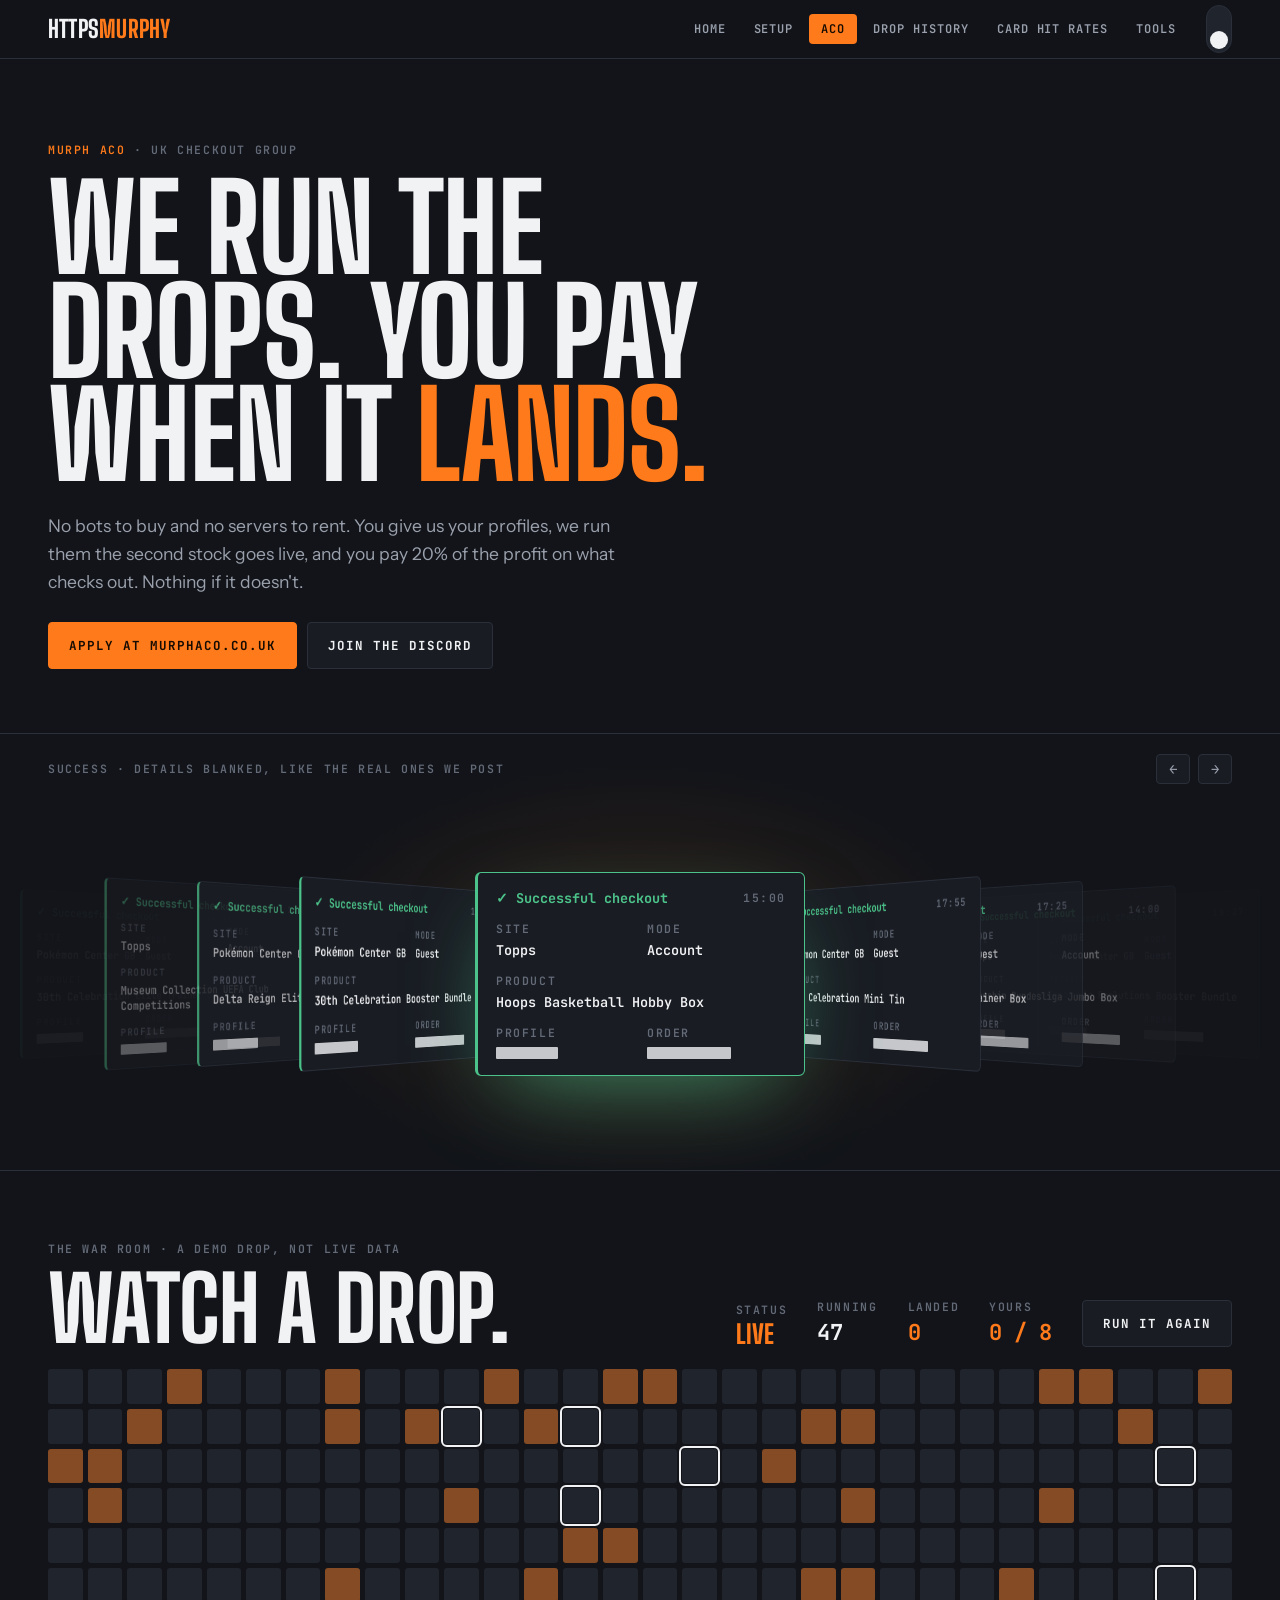
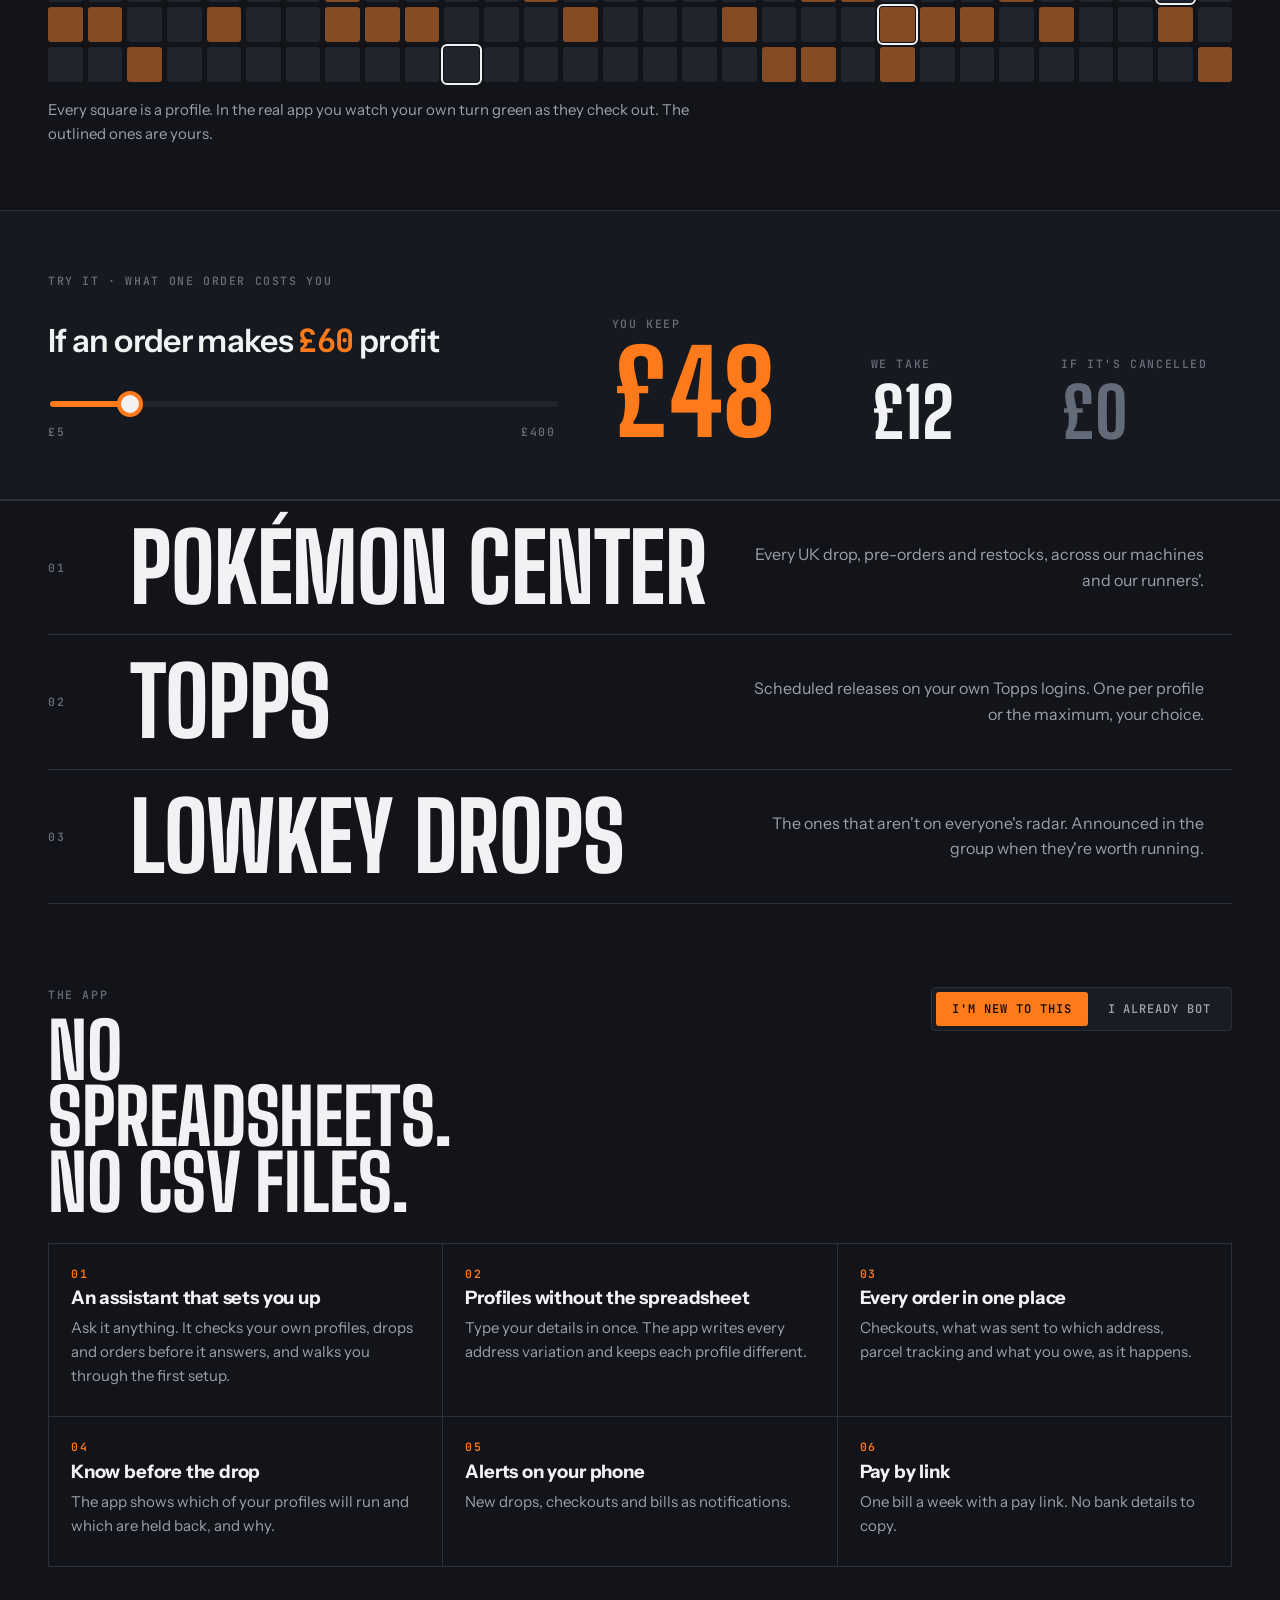
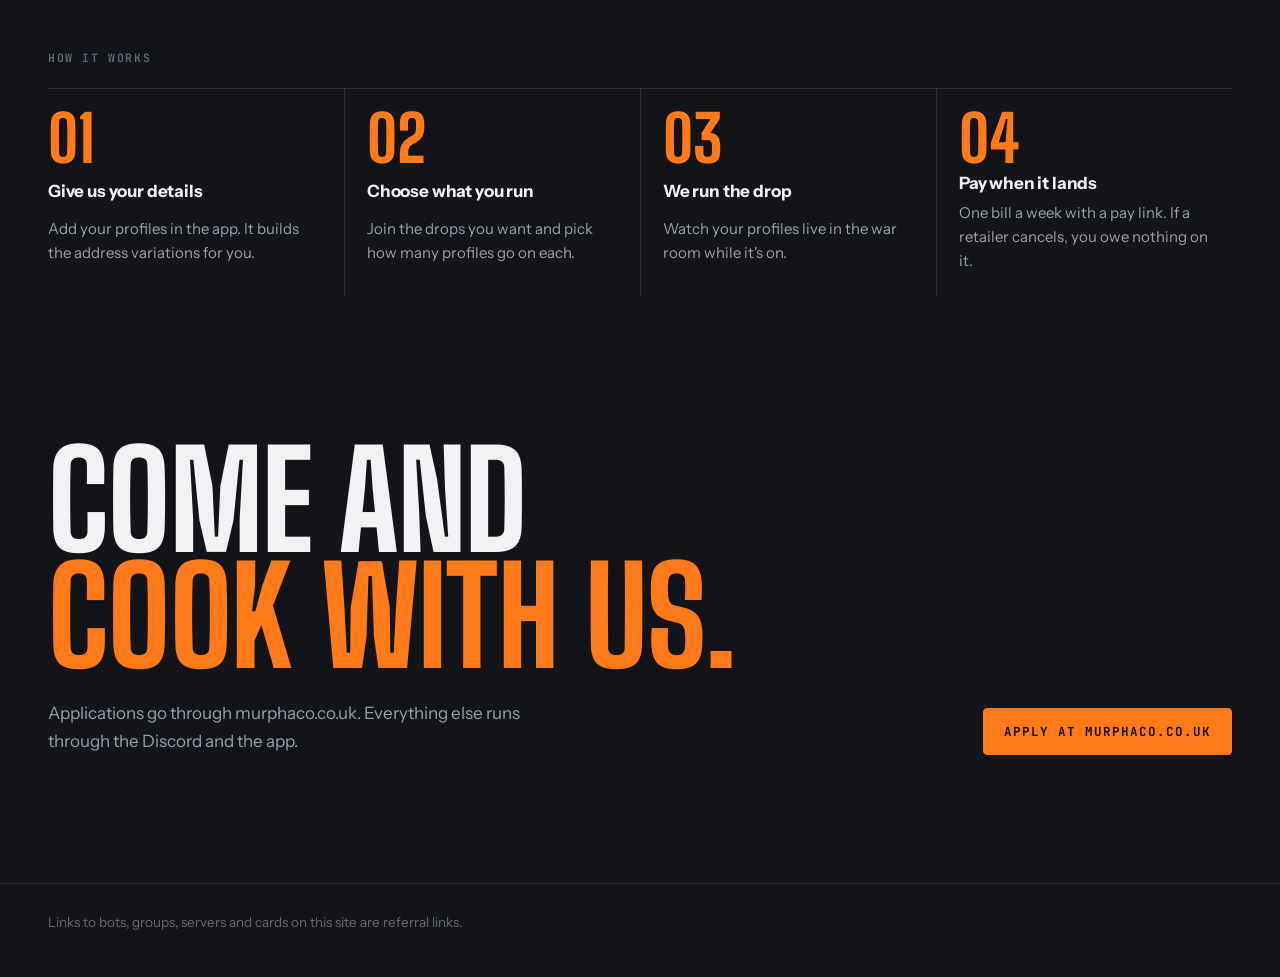
==== aco.html @ f6c15fa2 "ACO: success posts as a coverflow gallery Co-Authored-By: Claude Fable 5.2 <noreply@anthropic.com>" ====
<!doctype html>
<html lang="en-GB">
<head>
<meta charset="utf-8">
<meta name="viewport" content="width=device-width, initial-scale=1">
<title>Murph ACO · we run the drops for you · httpsmurphy</title>
<meta name="description" content="Murph ACO runs Pokémon Center, Topps and lowkey drops on your profiles. You pay a share of the profit, only on orders that land.">
<link rel="icon" href="icons/murphaco.webp">
<link rel="preconnect" href="https://fonts.googleapis.com">
<link rel="preconnect" href="https://fonts.gstatic.com" crossorigin>
<link href="https://fonts.googleapis.com/css2?family=Big+Shoulders+Display:wght@700;800;900&family=Instrument+Sans:wght@400;500;600;700&family=JetBrains+Mono:wght@500;600;700&display=swap" rel="stylesheet">
<link rel="stylesheet" href="assets/site.css">
<link rel="stylesheet" href="assets/v2.css">
<script src="assets/site.js"></script>
</head>
<body class="v2">
<main>

<section class="aco-hero"><div class="wrap aco-hero-in">
  <div>
    <span class="label"><b>Murph ACO</b> · UK checkout group</span>
    <h1 class="disp">We run the drops. You pay when it <span>lands.</span></h1>
    <p class="aco-lede">No bots to buy and no servers to rent. You give us your profiles, we run them the second stock goes live, and you pay 20% of the profit on what checks out. Nothing if it doesn't.</p>
    <div class="hero2-btns"><a class="btn primary" href="https://murphaco.co.uk" target="_blank" rel="noopener">Apply at murphaco.co.uk</a><a class="btn" href="https://discord.gg/murph-aco" target="_blank" rel="noopener">Join the Discord</a></div>
  </div>
</div></section>

<section class="cover" aria-label="Recent checkouts">
  <div class="wrap cover-head"><span class="label">Success · details blanked, like the real ones we post</span><div class="tl-keys"><button type="button" id="cv-prev" aria-label="Previous">←</button><button type="button" id="cv-next" aria-label="Next">→</button></div></div>
  <div class="cover-stage" id="cover" tabindex="0"></div>
</section>

<section class="war"><div class="wrap">
  <div class="war-head">
    <div><span class="label">The war room · a demo drop, not live data</span><h2 class="disp">Watch a drop.</h2></div>
    <div class="war-stats">
      <div><span class="label">status</span><b id="w-status">Waiting</b></div>
      <div><span class="label">running</span><b class="num" id="w-run">0</b></div>
      <div><span class="label">landed</span><b class="num hot" id="w-hit">0</b></div>
      <div><span class="label">yours</span><b class="num hot" id="w-mine">0 / 8</b></div>
      <button type="button" class="btn" id="w-play">Run it again</button>
    </div>
  </div>
  <div class="war-grid" id="w-grid" aria-hidden="true"></div>
  <p class="war-note">Every square is a profile. In the real app you watch your own turn green as they check out. The outlined ones are yours.</p>
</div></section>

<section class="calc"><div class="wrap">
  <span class="label">Try it · what one order costs you</span>
  <div class="calc-grid">
    <div class="calc-in">
      <label for="profit" class="calc-q">If an order makes <b id="c-profit">£60</b> profit</label>
      <input id="profit" type="range" min="5" max="400" step="5" value="60">
      <div class="calc-ends"><span class="label">£5</span><span class="label">£400</span></div>
    </div>
    <div class="calc-out">
      <div><span class="label">you keep</span><div class="disp big" id="c-keep">£48</div></div>
      <div><span class="label">we take</span><div class="disp" id="c-fee">£12</div></div>
      <div><span class="label">if it's cancelled</span><div class="disp dim">£0</div></div>
    </div>
  </div>
</div></section>

<section class="doors aco-runs"><div class="wrap">
  <div class="door rise"><span class="label">01</span><span class="disp">Pokémon Center</span><span class="door-sub">Every UK drop, pre-orders and restocks, across our machines and our runners'.</span><span></span></div>
  <div class="door rise"><span class="label">02</span><span class="disp">Topps</span><span class="door-sub">Scheduled releases on your own Topps logins. One per profile or the maximum, your choice.</span><span></span></div>
  <div class="door rise"><span class="label">03</span><span class="disp">Lowkey drops</span><span class="door-sub">The ones that aren't on everyone's radar. Announced in the group when they're worth running.</span><span></span></div>
</div></section>

<section class="app"><div class="wrap">
  <div class="app-head">
    <div><span class="label">The app</span><h2 class="disp">No spreadsheets. No CSV files.</h2></div>
    <div class="switch" role="group" aria-label="Which describes you">
      <button type="button" data-v="new" aria-pressed="true">I'm new to this</button>
      <button type="button" data-v="exp" aria-pressed="false">I already bot</button>
    </div>
  </div>
  <div class="app-grid" id="feat"></div>
</div></section>

<section class="steps2"><div class="wrap">
  <span class="label">How it works</span>
  <ol>
    <li><b class="disp">01</b><h3>Give us your details</h3><p>Add your profiles in the app. It builds the address variations for you.</p></li>
    <li><b class="disp">02</b><h3>Choose what you run</h3><p>Join the drops you want and pick how many profiles go on each.</p></li>
    <li><b class="disp">03</b><h3>We run the drop</h3><p>Watch your profiles live in the war room while it's on.</p></li>
    <li><b class="disp">04</b><h3>Pay when it lands</h3><p>One bill a week with a pay link. If a retailer cancels, you owe nothing on it.</p></li>
  </ol>
</div></section>

<section class="band"><div class="wrap">
  <h2 class="disp rise">Come and <span>cook with us.</span></h2>
  <div class="band-row rise">
    <p>Applications go through murphaco.co.uk. Everything else runs through the Discord and the app.</p>
    <a class="btn primary" href="https://murphaco.co.uk" target="_blank" rel="noopener">Apply at murphaco.co.uk</a>
  </div>
</div></section>

</main>
<script>
var FEATS = {
  "new": [
    ["An assistant that sets you up", "Ask it anything. It checks your own profiles, drops and orders before it answers, and walks you through the first setup."],
    ["Profiles without the spreadsheet", "Type your details in once. The app writes every address variation and keeps each profile different."],
    ["Every order in one place", "Checkouts, what was sent to which address, parcel tracking and what you owe, as it happens."],
    ["Know before the drop", "The app shows which of your profiles will run and which are held back, and why."],
    ["Alerts on your phone", "New drops, checkouts and bills as notifications."],
    ["Pay by link", "One bill a week with a pay link. No bank details to copy."]
  ],
  "exp": [
    ["An assistant that helps you scale", "It knows the per-address limits, which card ranges are being run, and what's holding a profile back."],
    ["Bulk profile tools", "Edit every postcode in view, swap cards between profiles, keep spare cards ready for drop day."],
    ["War room", "See exactly which of your profiles are loaded and running, live, on every drop."],
    ["Four per postcode", "Push an address harder on Pokémon Center when you want to, postcode by postcode."],
    ["Inbox linking", "Link an inbox and dispatch and cancellation emails move your orders on by themselves."],
    ["Full card data", "The complete hit rates by card range, updated after each drop."]
  ]
};
document.addEventListener("DOMContentLoaded", function () {
  var $ = function (id) { return document.getElementById(id); };
  // success posts as a coverflow: the one in the middle faces you, the rest fan away. Drag, arrows, or leave it to turn.
  (function () {
    var SLIPS = [["Pokémon Center GB", "Guest", "30th Celebration Elite Trainer Box", "16:33"], ["Topps", "Account", "Museum Collection UEFA Club Competitions", "13:00"], ["Pokémon Center GB", "Guest", "Delta Reign Elite Trainer Box", "17:18"],
      ["Pokémon Center GB", "Guest", "30th Celebration Booster Bundle", "18:09"], ["Topps", "Account", "Hoops Basketball Hobby Box", "15:00"], ["Pokémon Center GB", "Guest", "30th Celebration Mini Tin", "17:55"],
      ["Pokémon Center GB", "Guest", "Pitch Black Elite Trainer Box", "17:25"], ["Topps", "Account", "Flagship Bundesliga Jumbo Box", "14:00"], ["Pokémon Center GB", "Guest", "Prismatic Evolutions Booster Bundle", "18:27"]];
    var stage = $("cover"), cards = [], pos = Math.floor(SLIPS.length / 2), held = null, moved = false, auto, calm = matchMedia("(prefers-reduced-motion: reduce)").matches;
    SLIPS.forEach(function (d, i) {
      var n = el("button", { class: "slip", type: "button", "aria-label": d[2] + ", " + d[0] }, [
        el("div", { class: "slip-top" }, [el("span", { text: "✓ Successful checkout" }), el("span", { class: "label", text: d[3] })]),
        el("div", { class: "slip-row" }, [el("div", {}, [el("span", { class: "label", text: "Site" }), el("b", { text: d[0] })]), el("div", {}, [el("span", { class: "label", text: "Mode" }), el("b", { text: d[1] })])]),
        el("div", {}, [el("span", { class: "label", text: "Product" }), el("b", { text: d[2] })]),
        el("div", { class: "slip-row" }, [el("div", {}, [el("span", { class: "label", text: "Profile" }), el("i", { class: "blank" })]), el("div", {}, [el("span", { class: "label", text: "Order" }), el("i", { class: "blank w2" })])])
      ]);
      n.addEventListener("click", function () { if (!moved) go(i); });
      stage.append(n); cards.push(n);
    });
    function lay() {
      var step = Math.min(210, stage.clientWidth * .2);
      cards.forEach(function (c, i) {
        var o = i - pos, a = Math.abs(o), dir = o < 0 ? -1 : 1, near = Math.min(a, 1);
        c.style.transform = "translate(-50%,-50%) translateX(" + (dir * (near * step * 1.25 + Math.max(0, a - 1) * step * .62)) + "px) translateZ(" + (-near * 190 - Math.max(0, a - 1) * 70) + "px) rotateY(" + (-dir * near * 56) + "deg)";
        c.style.opacity = String(Math.max(0, 1 - Math.max(0, a - 1.2) * .34)); c.style.zIndex = String(100 - Math.round(a * 10));
        c.classList.toggle("on", a < .5);
      });
    }
    function go(i) { pos = (Math.round(i) + SLIPS.length) % SLIPS.length; stage.classList.remove("drag"); lay(); rest(); }
    function rest() { clearInterval(auto); if (!calm) auto = setInterval(function () { go(pos + 1); }, 3200); }
    stage.addEventListener("pointerdown", function (e) { held = { x: e.clientX, p: pos }; moved = false; clearInterval(auto); document.body.classList.add("grabbing"); });
    window.addEventListener("pointermove", function (e) { if (!held) return; var d = (held.x - e.clientX) / 190; if (Math.abs(d) > .05) { moved = true; stage.classList.add("drag"); } pos = Math.max(0, Math.min(SLIPS.length - 1, held.p + d)); lay(); });
    window.addEventListener("pointerup", function () { document.body.classList.remove("grabbing"); if (!held) return; held = null; go(pos); setTimeout(function () { moved = false; }, 0); });
    stage.addEventListener("keydown", function (e) { if (e.key === "ArrowLeft") go(pos - 1); if (e.key === "ArrowRight") go(pos + 1); });
    $("cv-prev").addEventListener("click", function () { go(pos - 1); }); $("cv-next").addEventListener("click", function () { go(pos + 1); });
    stage.addEventListener("pointerenter", function () { clearInterval(auto); }); stage.addEventListener("pointerleave", function () { if (!held) rest(); });
    window.addEventListener("resize", lay); lay(); rest();
  })();

  // war room demo: a made-up drop played out on a grid of profiles
  (function () {
    var grid = $("w-grid"), N = innerWidth < 700 ? 120 : 240, cells = [], mine = {}, timers = [], calm = matchMedia("(prefers-reduced-motion: reduce)").matches;
    for (var i = 0; i < N; i++) { var c = el("i"); grid.append(c); cells.push(c); }
    while (Object.keys(mine).length < 8) mine[Math.floor(Math.random() * N)] = 1;
    for (var k in mine) cells[k].classList.add("mine");
    function set(id, v) { $(id).textContent = v; }
    function play() {
      timers.forEach(clearTimeout); timers = [];
      cells.forEach(function (c) { c.className = c.classList.contains("mine") ? "mine" : ""; });
      var run = 0, hit = 0, my = 0; set("w-run", 0); set("w-hit", 0); set("w-mine", "0 / 8"); set("w-status", "Queue open"); $("w-status").className = "";
      var order = cells.map(function (_, i) { return i; }).sort(function () { return Math.random() - .5; });
      order.forEach(function (ix, n) {
        var start = calm ? 0 : 500 + n * 9 + Math.random() * 300;
        timers.push(setTimeout(function () { cells[ix].classList.add("run"); set("w-run", ++run); if (n === 0) { set("w-status", "Live"); $("w-status").className = "hot"; } }, start));
        var roll = Math.random(), res = roll < .58 ? "hit" : roll < .74 ? "miss" : "none";
        timers.push(setTimeout(function () {
          cells[ix].classList.remove("run"); cells[ix].classList.add(res); set("w-run", --run);
          if (res === "hit") { set("w-hit", ++hit); if (mine[ix]) set("w-mine", ++my + " / 8"); }
        }, calm ? 0 : start + 1800 + Math.random() * 4200));
      });
      timers.push(setTimeout(function () { set("w-status", "Sold out"); $("w-status").className = ""; }, calm ? 0 : 9200));
    }
    $("w-play").addEventListener("click", play);
    var seen = new IntersectionObserver(function (es) { if (es[0].isIntersecting) { play(); seen.disconnect(); } }, { threshold: .35 });
    seen.observe(grid);
  })();

  // the fee, worked out live
  var gbp = function (n) { return "£" + (Math.round(n * 100) / 100).toLocaleString("en-GB", { minimumFractionDigits: n % 1 ? 2 : 0, maximumFractionDigits: 2 }); };
  var r = $("profit");
  function calc() { var p = Number(r.value), fee = p * .2; $("c-profit").textContent = gbp(p); $("c-fee").textContent = gbp(fee); $("c-keep").textContent = gbp(p - fee); r.style.setProperty("--p", (p - 5) / 395 * 100 + "%"); }
  r.addEventListener("input", calc); calc();

  var box = $("feat");
  function draw(v) {
    box.textContent = "";
    FEATS[v].forEach(function (f, i) { var c = el("div", { class: "app-cell" }, [el("span", { class: "label", text: String(i + 1).padStart(2, "0") }), el("h3", { text: f[0] }), el("p", { text: f[1] })]); c.style.animationDelay = i * .05 + "s"; box.append(c); });
    document.querySelectorAll(".switch button").forEach(function (b) { b.setAttribute("aria-pressed", b.dataset.v === v ? "true" : "false"); });
  }
  document.querySelectorAll(".switch button").forEach(function (b) { b.addEventListener("click", function () { draw(b.dataset.v); }); });
  draw("new");
  var io = new IntersectionObserver(function (es) { es.forEach(function (e) { if (e.isIntersecting) { e.target.classList.add("in"); io.unobserve(e.target); } }); }, { threshold: .15 });
  document.querySelectorAll(".rise").forEach(function (n) { io.observe(n); });
});
</script>
</body>
</html>
---- assets/site.css ----
/* httpsmurphy.co.uk — one stylesheet for every page.
   Dark is a lifted slate, not black; orange is the only accent. */
:root {
  --bg: #15171c;
  --panel: #1c1f26;
  --panel-2: #232731;
  --line: #2c313c;
  --ink: #eceef2;
  --dim: #9ba1ae;
  --faint: #6c7280;
  --accent: #ff8a2b;
  --accent-ink: #1a1206;
  --accent-soft: rgba(255, 138, 43, .12);
  --good: #4cc38a;
  --bad: #ef6b6b;
  --warn: #f2c14e;
  --radius: 14px;
  --maxw: 1080px;
  --font: "Manrope", system-ui, -apple-system, "Segoe UI", sans-serif;
  --mono: "JetBrains Mono", ui-monospace, "SF Mono", Menlo, monospace;
  color-scheme: dark;
}
@media (prefers-color-scheme: light) {
  :root:not([data-theme="dark"]) {
    --bg: #f5f4f1; --panel: #ffffff; --panel-2: #f0eeea; --line: #e2dfd9;
    --ink: #1b1d22; --dim: #5d6370; --faint: #8b909b;
    --accent: #e06c0a; --accent-ink: #ffffff; --accent-soft: rgba(224, 108, 10, .10);
    --good: #1f9d63; --bad: #d14545; --warn: #b7860b;
    color-scheme: light;
  }
}
:root[data-theme="light"] {
  --bg: #f5f4f1; --panel: #ffffff; --panel-2: #f0eeea; --line: #e2dfd9;
  --ink: #1b1d22; --dim: #5d6370; --faint: #8b909b;
  --accent: #e06c0a; --accent-ink: #ffffff; --accent-soft: rgba(224, 108, 10, .10);
  --good: #1f9d63; --bad: #d14545; --warn: #b7860b;
  color-scheme: light;
}

* { box-sizing: border-box; }
html { -webkit-text-size-adjust: 100%; }
body {
  margin: 0; background: var(--bg); color: var(--ink);
  font: 16px/1.6 var(--font); -webkit-font-smoothing: antialiased;
}
a { color: inherit; text-decoration: none; }
a:focus-visible, button:focus-visible, input:focus-visible { outline: 2px solid var(--accent); outline-offset: 3px; border-radius: 6px; }
img { max-width: 100%; display: block; }
h1, h2, h3 { margin: 0; line-height: 1.15; letter-spacing: -.02em; text-wrap: balance; }
h1 { font-size: clamp(34px, 5.4vw, 56px); font-weight: 800; }
h2 { font-size: clamp(24px, 3vw, 32px); font-weight: 750; }
h3 { font-size: 17px; font-weight: 700; letter-spacing: -.01em; }
p { margin: 0; }
.wrap { width: 100%; max-width: var(--maxw); margin: 0 auto; padding: 0 20px; }
.num { font-family: var(--mono); font-variant-numeric: tabular-nums; letter-spacing: -.02em; }
.dim { color: var(--dim); }
.accent { color: var(--accent); }
.eyebrow { font-size: 12.5px; font-weight: 700; letter-spacing: .12em; text-transform: uppercase; color: var(--accent); }
.lede { color: var(--dim); font-size: clamp(16px, 1.6vw, 18.5px); max-width: 60ch; }

/* header */
.site-head { position: sticky; top: 0; z-index: 20; background: color-mix(in srgb, var(--bg) 86%, transparent); backdrop-filter: blur(10px); border-bottom: 1px solid var(--line); }
.site-head .wrap { display: flex; align-items: center; gap: 18px; height: 62px; }
.brand { font-weight: 800; letter-spacing: -.02em; font-size: 17px; white-space: nowrap; }
.brand span { color: var(--accent); }
.nav { display: flex; gap: 4px; margin-left: auto; overflow-x: auto; scrollbar-width: none; }
.nav::-webkit-scrollbar { display: none; }
.nav a { padding: 7px 12px; border-radius: 9px; font-size: 14.5px; font-weight: 600; color: var(--dim); white-space: nowrap; }
.nav a:hover { color: var(--ink); background: var(--panel); }
.nav a[aria-current="page"] { color: var(--ink); background: var(--panel-2); }
.theme-btn { flex: none; width: 36px; height: 36px; border-radius: 10px; border: 1px solid var(--line); background: var(--panel); color: var(--dim); cursor: pointer; font-size: 15px; }
.theme-btn:hover { color: var(--ink); }

/* sections */
main { display: block; }
.hero { padding: clamp(48px, 9vw, 104px) 0 clamp(36px, 6vw, 64px); }
.hero h1 { max-width: 16ch; }
.hero .lede { margin-top: 18px; }
.section { padding: clamp(36px, 6vw, 72px) 0; }
.section-head { display: flex; flex-direction: column; gap: 10px; margin-bottom: 28px; }
.section-head p { color: var(--dim); max-width: 62ch; }

/* buttons */
.btn { display: inline-flex; align-items: center; gap: 8px; padding: 11px 18px; border-radius: 11px; font-weight: 700; font-size: 15px; border: 1px solid var(--line); background: var(--panel); color: var(--ink); cursor: pointer; transition: transform .12s ease, border-color .12s ease; }
.btn:hover { border-color: var(--faint); transform: translateY(-1px); }
.btn.primary { background: var(--accent); border-color: var(--accent); color: var(--accent-ink); }
.btn.small { padding: 8px 13px; font-size: 14px; border-radius: 9px; }
.btn-row { display: flex; flex-wrap: wrap; gap: 10px; margin-top: 28px; }

/* cards */
.card { background: var(--panel); border: 1px solid var(--line); border-radius: var(--radius); padding: 24px; }
.grid { display: grid; gap: 16px; }
.grid.three { grid-template-columns: repeat(3, minmax(0, 1fr)); }
.grid.two { grid-template-columns: repeat(2, minmax(0, 1fr)); }
@media (max-width: 860px) { .grid.three { grid-template-columns: 1fr; } .grid.two { grid-template-columns: 1fr; } }
a.card { display: flex; flex-direction: column; gap: 8px; transition: border-color .15s ease, transform .15s ease; }
a.card:hover { border-color: var(--accent); transform: translateY(-2px); }
a.card .go { margin-top: auto; padding-top: 14px; color: var(--accent); font-weight: 700; font-size: 14.5px; }
.card p { color: var(--dim); font-size: 15px; }

/* the live drop panel */
.pulse { display: grid; grid-template-columns: minmax(0, 1.1fr) minmax(0, 1fr); gap: 0; padding: 0; overflow: hidden; }
@media (max-width: 860px) { .pulse { grid-template-columns: 1fr; } }
.pulse-main { padding: 30px; border-right: 1px solid var(--line); }
@media (max-width: 860px) { .pulse-main { border-right: 0; border-bottom: 1px solid var(--line); } }
.pulse-big { display: flex; align-items: baseline; gap: 14px; margin: 10px 0 6px; }
.pulse-big .num { font-size: clamp(64px, 11vw, 112px); font-weight: 700; line-height: .95; color: var(--accent); }
.pulse-big span:last-child { font-size: 18px; font-weight: 700; }
.meter { height: 8px; border-radius: 99px; background: var(--panel-2); margin-top: 20px; overflow: hidden; }
.meter i { display: block; height: 100%; border-radius: 99px; background: var(--accent); width: 0; transition: width 1s cubic-bezier(.2, .8, .2, 1); }
.meter-note { margin-top: 10px; font-size: 14px; color: var(--dim); }
.pulse-side { padding: 30px; display: grid; grid-template-columns: 1fr 1fr; gap: 22px 18px; align-content: center; }
.stat .k { font-size: 12.5px; color: var(--faint); font-weight: 600; text-transform: uppercase; letter-spacing: .08em; }
.stat .v { font-size: 22px; font-weight: 700; margin-top: 2px; }
.stat .s { font-size: 13px; color: var(--dim); }

/* month bars + heatmap */
.bars { display: flex; align-items: flex-end; gap: 8px; height: 120px; }
.bars div { flex: 1; display: flex; flex-direction: column; align-items: center; justify-content: flex-end; gap: 6px; height: 100%; }
.bars i { display: block; width: 100%; max-width: 34px; border-radius: 6px 6px 2px 2px; background: var(--accent); min-height: 3px; }
.bars span { font-size: 11.5px; color: var(--faint); white-space: nowrap; }
.bars b { font: 600 12px var(--mono); color: var(--dim); }
.heat { display: grid; grid-template-columns: 44px repeat(9, 1fr); gap: 5px; align-items: center; }
.heat .h { font-size: 11.5px; color: var(--faint); text-align: center; }
.heat .d { font-size: 12.5px; color: var(--dim); font-weight: 600; }
.heat .c { aspect-ratio: 1.5 / 1; border-radius: 6px; background: var(--panel-2); display: grid; place-items: center; font: 600 12px var(--mono); color: transparent; }
.heat .c[data-n]:not([data-n="0"]) { color: var(--accent-ink); }

/* drop list */
.toolbar { display: flex; flex-wrap: wrap; gap: 10px; align-items: center; margin-bottom: 18px; }
.chips { display: flex; gap: 6px; flex-wrap: wrap; }
.chip { padding: 7px 13px; border-radius: 99px; border: 1px solid var(--line); background: var(--panel); color: var(--dim); font-size: 14px; font-weight: 600; cursor: pointer; }
.chip[aria-pressed="true"] { background: var(--accent); border-color: var(--accent); color: var(--accent-ink); }
.search { flex: 1; min-width: 200px; padding: 10px 14px; border-radius: 11px; border: 1px solid var(--line); background: var(--panel); color: var(--ink); font: inherit; font-size: 15px; }
.drop { background: var(--panel); border: 1px solid var(--line); border-radius: var(--radius); margin-bottom: 12px; overflow: hidden; }
.drop-head { display: flex; flex-wrap: wrap; align-items: center; gap: 10px 14px; padding: 16px 20px; }
.drop-head .date { font-weight: 750; font-size: 16.5px; }
.tag { font-size: 12px; font-weight: 700; padding: 3px 9px; border-radius: 7px; border: 1px solid var(--line); color: var(--dim); white-space: nowrap; }
.tag.pre { color: var(--warn); border-color: color-mix(in srgb, var(--warn) 45%, transparent); }
.tag.live { color: var(--good); border-color: color-mix(in srgb, var(--good) 45%, transparent); font-family: var(--mono); }
.tag.oos { color: var(--bad); border-color: color-mix(in srgb, var(--bad) 45%, transparent); font-family: var(--mono); }
.drop-items { border-top: 1px solid var(--line); }
.drop-item { display: flex; align-items: center; gap: 12px; padding: 12px 20px; border-top: 1px solid var(--line); }
.drop-item:first-child { border-top: 0; }
.drop-item .n { flex: 1; min-width: 0; font-size: 15px; }
.drop-item .n small { display: block; color: var(--faint); font-size: 12.5px; }
.drop-item .t { display: flex; gap: 6px; flex: none; }
@media (max-width: 560px) { .drop-item { flex-direction: column; align-items: flex-start; gap: 8px; } }

/* list rows (setup, cards) */
.rows { display: flex; flex-direction: column; gap: 10px; }
.row { background: var(--panel); border: 1px solid var(--line); border-radius: var(--radius); }
.row-main { display: flex; align-items: center; gap: 16px; padding: 18px 20px; width: 100%; text-align: left; background: none; border: 0; color: inherit; font: inherit; }
button.row-main { cursor: pointer; }
.row-ico { flex: none; width: 44px; height: 44px; border-radius: 11px; object-fit: cover; background: var(--panel-2); display: grid; place-items: center; font-weight: 800; color: var(--dim); }
.row-body { flex: 1; min-width: 0; }
.row-body h3 { display: flex; flex-wrap: wrap; align-items: center; gap: 8px; }
.row-body p { color: var(--dim); font-size: 15px; margin-top: 2px; }
.pill { font-size: 11.5px; font-weight: 700; padding: 2px 8px; border-radius: 6px; background: var(--panel-2); color: var(--dim); letter-spacing: .02em; }
.pill.best { background: var(--accent-soft); color: var(--accent); }
@media (max-width: 560px) { .row-main { flex-wrap: wrap; } .row-main .btn { width: 100%; justify-content: center; } }

/* card hit rates */
.rate { flex: none; width: 190px; display: flex; align-items: center; gap: 12px; }
.rate .track { flex: 1; height: 8px; border-radius: 99px; background: var(--panel-2); overflow: hidden; }
.rate .track i { display: block; height: 100%; border-radius: 99px; background: var(--accent); width: 0; transition: width .9s cubic-bezier(.2, .8, .2, 1); }
.rate .num { width: 44px; text-align: right; font-weight: 700; font-size: 16px; }
.row.low .rate .track i { background: var(--faint); }
.caret { flex: none; color: var(--faint); transition: transform .2s ease; }
.row[open-state="1"] .caret { transform: rotate(180deg); }
.row-more { display: none; padding: 0 20px 20px 80px; }
.row[open-state="1"] .row-more { display: block; }
.facts { display: grid; grid-template-columns: repeat(3, minmax(0, 1fr)); gap: 14px; margin-bottom: 16px; }
.facts .k { font-size: 12px; color: var(--faint); font-weight: 700; text-transform: uppercase; letter-spacing: .08em; }
.facts .v { font-weight: 650; margin-top: 2px; }
.bin { font-family: var(--mono); letter-spacing: .06em; }
.bin .mask { color: var(--faint); }
@media (max-width: 700px) { .rate { width: 120px; } .row-more { padding-left: 20px; } .facts { grid-template-columns: 1fr; } }
.lock { display: flex; align-items: center; gap: 14px; flex-wrap: wrap; background: var(--accent-soft); border: 1px solid color-mix(in srgb, var(--accent) 35%, transparent); border-radius: var(--radius); padding: 18px 20px; margin-top: 18px; }
.lock p { flex: 1; min-width: 220px; font-size: 15px; }

/* ACO page */
.switch { display: inline-flex; align-self: flex-start; margin-top: 6px; padding: 4px; gap: 4px; border-radius: 12px; background: var(--panel); border: 1px solid var(--line); }
.switch button { padding: 9px 16px; border-radius: 9px; border: 0; background: none; color: var(--dim); font: inherit; font-weight: 700; font-size: 14.5px; cursor: pointer; }
.switch button[aria-pressed="true"] { background: var(--accent); color: var(--accent-ink); }
.feature h3 { margin-bottom: 6px; }
.steps { counter-reset: s; display: grid; gap: 14px; }
.steps li { list-style: none; counter-increment: s; display: flex; gap: 16px; align-items: flex-start; }
.steps li::before { content: counter(s); flex: none; width: 32px; height: 32px; border-radius: 9px; background: var(--accent-soft); color: var(--accent); display: grid; place-items: center; font: 700 14px var(--mono); }
.steps { padding: 0; margin: 0; }
.figures { display: grid; grid-template-columns: repeat(3, 1fr); gap: 16px; }
.figures .num { font-size: clamp(30px, 4.6vw, 44px); font-weight: 700; color: var(--accent); }
@media (max-width: 700px) { .figures { grid-template-columns: 1fr; } }

.soon { opacity: .75; }
.soon .pill { margin-left: auto; }
.note { font-size: 13.5px; color: var(--faint); }
.callout { border-left: 3px solid var(--accent); padding: 4px 0 4px 16px; color: var(--dim); max-width: 62ch; }
.callout b { color: var(--ink); }

/* footer */
.site-foot { border-top: 1px solid var(--line); margin-top: 40px; padding: 28px 0 44px; color: var(--faint); font-size: 13.5px; }
.site-foot .wrap { display: flex; flex-wrap: wrap; gap: 10px 24px; justify-content: space-between; }
.site-foot a { color: var(--dim); text-decoration: underline; text-underline-offset: 3px; }

@media (prefers-reduced-motion: reduce) { * { transition: none !important; animation: none !important; } }

/* breakdown under a setup row */
.points { list-style: none; margin: 0; padding: 0 20px 18px 80px; display: grid; gap: 7px; }
.points li { position: relative; padding-left: 18px; color: var(--dim); font-size: 15px; }
.points li::before { content: ""; position: absolute; left: 0; top: .62em; width: 6px; height: 6px; border-radius: 2px; background: var(--accent); }
.points li b { color: var(--ink); font-weight: 650; }
@media (max-width: 700px) { .points { padding-left: 20px; } }
.tag.won { color: var(--accent); border-color: color-mix(in srgb, var(--accent) 45%, transparent); font-weight: 700; }

/* members-only rows on the hit rates page */
a.row.locked { display: block; border-style: dashed; border-color: color-mix(in srgb, var(--accent) 45%, var(--line)); }
a.row.locked:hover { border-color: var(--accent); }
.row.locked .blur { filter: blur(6px); user-select: none; }
.row.locked .rate .track i { background: repeating-linear-gradient(135deg, var(--accent) 0 6px, color-mix(in srgb, var(--accent) 55%, transparent) 6px 12px); }
.row.locked .caret { font-size: 13px; }
---- assets/v2.css ----
/* v2 — the "drop desk" look. Loaded after site.css; pages move onto it one at a time. */
:root {
  --bg: #121419; --panel: #191c23; --panel-2: #20242d; --line: #2a2f3a;
  --ink: #f1f2f4; --dim: #9aa1ad; --faint: #646b78;
  --accent: #ff7a1a; --accent-ink: #160c02; --accent-soft: rgba(255, 122, 26, .13);
  --display: "Big Shoulders Display", "Arial Narrow", sans-serif;
  --font: "Instrument Sans", system-ui, -apple-system, sans-serif;
}
@media (prefers-color-scheme: light) {
  :root:not([data-theme="dark"]) { --bg: #f3f1ec; --panel: #fbfaf7; --panel-2: #eae7df; --line: #d9d5cb; --ink: #17181b; --dim: #575c66; --faint: #8a8f99; --accent: #e2620a; --accent-ink: #fff; --accent-soft: rgba(226, 98, 10, .11); }
}
:root[data-theme="light"] { --bg: #f3f1ec; --panel: #fbfaf7; --panel-2: #eae7df; --line: #d9d5cb; --ink: #17181b; --dim: #575c66; --faint: #8a8f99; --accent: #e2620a; --accent-ink: #fff; --accent-soft: rgba(226, 98, 10, .11); }

body.v2 { font-family: var(--font); background:
  linear-gradient(color-mix(in srgb, var(--line) 38%, transparent) 1px, transparent 1px) 0 0 / 100% 88px,
  var(--bg); background-attachment: local; }
body.v2 .wrap { max-width: 1240px; padding: 0 28px; }
@media (max-width: 640px) { body.v2 .wrap { padding: 0 16px; } }
.v2 .label { font: 600 11.5px/1 var(--mono); letter-spacing: .14em; text-transform: uppercase; color: var(--faint); }
.v2 .label b { color: var(--accent); font-weight: 600; }
.v2 .disp { font-family: var(--display); font-weight: 800; text-transform: uppercase; letter-spacing: -.005em; line-height: .86; }

/* header */
.v2 .site-head { background: color-mix(in srgb, var(--bg) 82%, transparent); }
.v2 .site-head .wrap { height: 58px; }
.v2 .brand { font-family: var(--display); font-size: 24px; font-weight: 800; text-transform: uppercase; letter-spacing: .01em; }
.v2 .nav a { font: 600 12px var(--mono); letter-spacing: .08em; text-transform: uppercase; border-radius: 4px; }
.v2 .nav a[aria-current="page"] { background: var(--accent); color: var(--accent-ink); }
.v2 .theme-btn { border-radius: 4px; }

/* ---------- desk: the live clock ---------- */
.desk { padding: clamp(28px, 5vw, 56px) 0 0; }
.desk-top { display: flex; flex-wrap: wrap; gap: 10px 28px; align-items: center; justify-content: space-between; margin-bottom: 18px; }
.live { display: inline-flex; align-items: center; gap: 9px; }
.live i { width: 8px; height: 8px; border-radius: 50%; background: var(--accent); box-shadow: 0 0 0 0 var(--accent); animation: ping 1.8s infinite; }
@keyframes ping { 70% { box-shadow: 0 0 0 9px transparent; } 100% { box-shadow: 0 0 0 0 transparent; } }
.clock { display: flex; align-items: flex-end; gap: clamp(8px, 1.6vw, 22px); flex-wrap: wrap; }
.clock .unit { display: flex; flex-direction: column; gap: 8px; }
.clock .n { font-family: var(--display); font-weight: 900; font-size: clamp(84px, 19vw, 264px); line-height: .78; letter-spacing: -.02em; font-variant-numeric: tabular-nums; }
.clock .unit.days .n { color: var(--accent); }
.clock .unit.small .n { font-size: clamp(40px, 7.4vw, 104px); color: var(--ink); }
.clock .sep { font-family: var(--display); font-weight: 900; font-size: clamp(40px, 7.4vw, 104px); line-height: .78; color: var(--faint); padding-bottom: 20px; }
.desk-line { margin-top: 22px; display: grid; grid-template-columns: minmax(0, 1.3fr) minmax(0, 1fr); gap: 28px; align-items: end; }
@media (max-width: 860px) { .desk-line { grid-template-columns: 1fr; } }
.desk-line h1 { font: 600 clamp(19px, 2.2vw, 26px)/1.25 var(--font); letter-spacing: -.01em; max-width: 26ch; text-wrap: balance; text-transform: none; }
.desk-line h1 em { font-style: normal; color: var(--accent); }
.desk-line p { color: var(--dim); max-width: 46ch; }

/* ---------- timeline ---------- */
.tl { margin-top: clamp(28px, 4vw, 48px); border-top: 1px solid var(--line); border-bottom: 1px solid var(--line); background: color-mix(in srgb, var(--panel) 70%, transparent); }
.tl-head { display: flex; flex-wrap: wrap; justify-content: space-between; gap: 8px 20px; padding: 16px 0 0; }
.tl-stage { position: relative; height: 210px; margin-top: 8px; cursor: crosshair; touch-action: pan-y; outline: none; }
.tl-stage svg { display: block; width: 100%; height: 100%; overflow: visible; }
.tl-stage .bar { fill: var(--faint); transition: fill .15s; }
.tl-stage .bar.has { fill: color-mix(in srgb, var(--accent) 62%, var(--panel-2)); }
.tl-stage .bar.on { fill: var(--accent); }
.tl-stage .axis { stroke: var(--line); }
.tl-stage .yr { font: 600 11px var(--mono); fill: var(--faint); letter-spacing: .1em; }
.tl-stage .cursor { stroke: var(--ink); stroke-width: 1; stroke-dasharray: 2 4; }
.tl-read { display: grid; grid-template-columns: auto minmax(0, 1fr) auto; gap: 14px 32px; align-items: start; padding: 18px 0 22px; min-height: 124px; }
@media (max-width: 760px) { .tl-read { grid-template-columns: 1fr; min-height: 0; } }
.tl-read .when .disp { font-size: clamp(34px, 4.6vw, 56px); }
.tl-read .what { color: var(--dim); font-size: 15px; }
.tl-read .what b { color: var(--ink); font-weight: 600; }
.tl-read .took { text-align: right; }
@media (max-width: 760px) { .tl-read .took { text-align: left; } }
.tl-read .took .disp { font-size: clamp(44px, 6vw, 80px); color: var(--accent); }
.tl-read .took.none .disp { color: var(--faint); }
.tl-keys { display: flex; gap: 8px; }
.tl-keys button { width: 34px; height: 30px; border: 1px solid var(--line); background: var(--panel); color: var(--dim); border-radius: 4px; cursor: pointer; font: 600 14px var(--mono); }
.tl-keys button:hover { color: var(--ink); border-color: var(--faint); }

/* ---------- three instruments ---------- */
.trio { display: grid; grid-template-columns: 1.05fr 1fr 1fr; gap: 0; border-bottom: 1px solid var(--line); }
@media (max-width: 980px) { .trio { grid-template-columns: 1fr; } }
.inst { padding: 30px 28px 34px; border-right: 1px solid var(--line); display: flex; flex-direction: column; gap: 16px; min-width: 0; }
.inst:last-child { border-right: 0; }
.inst:first-child { padding-left: 0; }
.inst:last-child { padding-right: 0; }
@media (max-width: 980px) { .inst { border-right: 0; border-bottom: 1px solid var(--line); padding: 26px 0; } .inst:last-child { border-bottom: 0; } }
.inst h2 { font-family: var(--display); font-weight: 800; text-transform: uppercase; font-size: clamp(30px, 3.2vw, 42px); line-height: .9; letter-spacing: 0; }
.inst .sub { color: var(--dim); font-size: 15px; max-width: 40ch; }
.inst .more { margin-top: auto; font: 600 12px var(--mono); letter-spacing: .1em; text-transform: uppercase; color: var(--accent); }
.inst .more:hover { text-decoration: underline; text-underline-offset: 4px; }

/* window grid */
.win { display: grid; grid-template-columns: 34px repeat(9, 1fr); gap: 4px; align-items: center; }
.win .h, .win .d { font: 600 10.5px var(--mono); color: var(--faint); text-align: center; letter-spacing: .04em; }
.win .d { text-align: left; }
.win .c { aspect-ratio: 1 / 1; border-radius: 3px; background: var(--panel-2); position: relative; }
.win .c.now { outline: 2px solid var(--ink); outline-offset: 2px; }
.status { display: inline-flex; align-items: center; gap: 10px; font: 600 12.5px var(--mono); letter-spacing: .06em; text-transform: uppercase; padding: 8px 12px; border: 1px solid var(--line); border-radius: 4px; align-self: flex-start; }
.status.hot { border-color: var(--accent); color: var(--accent); background: var(--accent-soft); }

/* rate race */
.race { display: grid; gap: 9px; }
.race .r { display: grid; grid-template-columns: 112px minmax(0, 1fr) 46px; gap: 12px; align-items: center; font-size: 14.5px; }
.race .r span:first-child { white-space: nowrap; overflow: hidden; text-overflow: ellipsis; font-weight: 600; }
.race .t { height: 14px; background: var(--panel-2); border-radius: 2px; overflow: hidden; }
.race .t i { display: block; height: 100%; width: 0; background: var(--accent); transition: width 1.1s cubic-bezier(.16, 1, .3, 1); }
.race .r b { font: 700 14px var(--mono); text-align: right; }
.race .r.hid span:first-child { filter: blur(5px); user-select: none; }
.race .r.hid .t i { background: repeating-linear-gradient(120deg, var(--accent) 0 5px, transparent 5px 10px); animation: slide 1.2s linear infinite; background-size: 20px 100%; }
@keyframes slide { to { background-position: 20px 0; } }
.race .r.hid b { color: var(--accent); }

/* stack switcher */
.stack { display: grid; gap: 6px; }
.stack button { display: grid; grid-template-columns: 30px minmax(0, 1fr) auto; gap: 12px; align-items: center; width: 100%; text-align: left; padding: 10px 12px; background: none; border: 1px solid var(--line); border-radius: 4px; color: inherit; font: inherit; cursor: pointer; }
.stack button img { width: 30px; height: 30px; border-radius: 6px; object-fit: cover; }
.stack button b { font-family: var(--display); font-weight: 800; font-size: 22px; text-transform: uppercase; line-height: 1; }
.stack button small { font: 600 10.5px var(--mono); letter-spacing: .1em; text-transform: uppercase; color: var(--faint); }
.stack button[aria-pressed="true"] { border-color: var(--accent); background: var(--accent-soft); }
.stack-out { color: var(--dim); font-size: 15px; min-height: 68px; }
.stack-out a { color: var(--accent); font-weight: 600; white-space: nowrap; }

/* closing band */
.band { padding: clamp(40px, 7vw, 88px) 0; }
.band .disp { font-size: clamp(54px, 10.5vw, 150px); max-width: 11ch; }
.band .disp span { color: var(--accent); }
.band-row { display: flex; flex-wrap: wrap; gap: 20px 44px; align-items: end; justify-content: space-between; margin-top: 26px; }
.band-row p { color: var(--dim); max-width: 44ch; font-size: 17px; }
.v2 .btn { border-radius: 4px; font: 700 12.5px var(--mono); letter-spacing: .08em; text-transform: uppercase; padding: 14px 20px; }

.rise { opacity: 0; transform: translateY(16px); transition: opacity .7s ease, transform .7s cubic-bezier(.16, 1, .3, 1); }
.rise.in { opacity: 1; transform: none; }
@media (prefers-reduced-motion: reduce) { .rise { opacity: 1; transform: none; } .live i, .race .r.hid .t i { animation: none; } }

/* ---------- hero with the particle number ---------- */
body.v2 { background: var(--bg); }
.desk { padding: 0; }
.hero2 { position: relative; height: min(84vh, 820px); min-height: 540px; overflow: hidden; }
.hero2 canvas { position: absolute; inset: 0; width: 100%; height: 100%; }
.hero2-in { position: relative; height: 100%; display: flex; flex-direction: column; justify-content: space-between; padding-top: 26px; padding-bottom: 34px; pointer-events: none; }
.hero2-in a, .hero2-in button { pointer-events: auto; }
.hero2-foot { display: flex; flex-wrap: wrap; gap: 24px 48px; align-items: flex-end; justify-content: space-between; }
.hero2-foot h1 { font: 600 clamp(24px, 3.3vw, 44px)/1.08 var(--font); letter-spacing: -.025em; max-width: 15ch; margin: 12px 0 14px; text-transform: none; text-wrap: balance; }
.hero2-foot h1 em { font-style: normal; color: var(--accent); }
.fx-label { transition: color .2s; }
.fx-label.hot { color: var(--accent); }
.tick { font: 600 15px var(--mono); letter-spacing: .08em; color: var(--dim); font-variant-numeric: tabular-nums; }
.hero2-side { max-width: 400px; display: grid; gap: 18px; }
.hero2-side p { color: var(--dim); font-size: 15.5px; }
.hero2-btns { display: flex; flex-wrap: wrap; gap: 10px; }
.tl { margin-top: 0; }
@media (max-width: 900px) { .hero2 { height: auto; min-height: 0; } .hero2-in { gap: 44vh; } }

/* ---------- home, slimmed: one hero that explains itself, then four doors ---------- */
.hero2.home { height: min(88vh, 860px); }
.fact { max-width: 420px; padding-top: clamp(20px, 6vh, 64px); display: grid; gap: 10px; }
.fact-cap { font-size: clamp(30px, 4.4vw, 58px); color: var(--accent); line-height: .9; min-height: 1.8em; text-wrap: balance; }
.fact-sub { color: var(--dim); font-size: 15.5px; max-width: 34ch; min-height: 3em; }
.fact-dots { display: flex; gap: 8px; margin-top: 6px; pointer-events: auto; }
.fact-dots button { width: 34px; height: 5px; border-radius: 2px; border: 0; background: var(--line); cursor: pointer; padding: 0; transition: background .2s, width .2s; }
.fact-dots button[aria-selected="true"] { background: var(--accent); width: 56px; }
.hero2.home .hero2-foot h1 { font: 600 clamp(28px, 3.6vw, 50px)/1.04 var(--font); max-width: 14ch; margin: 0; }
.doors { border-top: 1px solid var(--line); }
.door { display: grid; grid-template-columns: 54px minmax(0, auto) minmax(0, 1fr) 44px; gap: 8px 28px; align-items: center; padding: 26px 0; border-bottom: 1px solid var(--line); position: relative; transition: padding .25s cubic-bezier(.16, 1, .3, 1), color .2s; }
.door .disp { font-size: clamp(44px, 7.4vw, 108px); transition: color .2s; }
.door-sub { color: var(--dim); font-size: 16px; max-width: 42ch; justify-self: end; text-align: right; transition: color .2s; }
.door-go { font: 700 30px var(--mono); color: var(--faint); justify-self: end; transition: transform .25s, color .2s; }
.door:hover, .door:focus-visible { padding-left: 18px; }
.door:hover .disp, .door:focus-visible .disp { color: var(--accent); }
.door:hover .door-go { color: var(--accent); transform: translateX(8px); }
.door:hover .door-sub { color: var(--ink); }
@media (max-width: 820px) { .door { grid-template-columns: 34px minmax(0, 1fr) 28px; } .door-sub { grid-column: 2 / -1; justify-self: start; text-align: left; } .hero2.home { height: auto; } .hero2.home .hero2-in { gap: 46vh; } }

.hero2.home .hero2-in { padding-bottom: 54px; }

/* ---------- home polish ---------- */
.hero2.home .hero2-foot h1 { font: 500 clamp(19px, 1.9vw, 25px)/1.25 var(--font); letter-spacing: -.01em; max-width: 22ch; color: var(--ink); }
.hero2.home .hero2-foot h1 .w { display: inline-block; opacity: 0; transform: translateY(.6em); animation: wordin .6s cubic-bezier(.16, 1, .3, 1) forwards; }
@keyframes wordin { to { opacity: 1; transform: none; } }
.fact-cap { font-size: clamp(40px, 6vw, 84px); }
.fact.swap .fact-cap, .fact.swap .fact-sub { animation: capin .55s cubic-bezier(.16, 1, .3, 1) both; }
.fact.swap .fact-sub { animation-delay: .08s; }
@keyframes capin { from { opacity: 0; transform: translateY(14px); filter: blur(6px); } to { opacity: 1; transform: none; filter: none; } }
.hero2-side { background: color-mix(in srgb, var(--bg) 72%, transparent); backdrop-filter: blur(6px); padding: 14px 0 0 14px; border-radius: 6px; }
.ticker { border-top: 1px solid var(--line); overflow: hidden; padding: 13px 0; }
.ticker-in { display: flex; gap: 46px; width: max-content; animation: tick 46s linear infinite; }
.ticker-in span { font: 600 11.5px var(--mono); letter-spacing: .16em; text-transform: uppercase; color: var(--faint); white-space: nowrap; }
.ticker-in span::before { content: "•"; color: var(--accent); margin-right: 46px; }
@keyframes tick { to { transform: translateX(-50%); } }
.door { grid-template-columns: 54px minmax(0, auto) minmax(0, 1fr) 44px; }
.door-sub, .door-prev { grid-column: 3; grid-row: 1; justify-self: end; }
.door-prev { opacity: 0; transform: translateX(14px); transition: opacity .25s, transform .3s cubic-bezier(.16, 1, .3, 1); display: flex; align-items: center; gap: 10px; pointer-events: none; }
.door:hover .door-prev, .door:focus-visible .door-prev { opacity: 1; transform: none; }
.door:hover .door-sub, .door:focus-visible .door-sub { opacity: 0; }
.door-sub { transition: opacity .2s; }
.door-prev img { width: 46px; height: 46px; border-radius: 9px; object-fit: cover; background: var(--panel-2); }
.door-prev svg { width: min(340px, 30vw); height: 64px; }
.door-prev svg rect { fill: var(--faint); }
.door-prev svg rect.has { fill: var(--accent); }
#prev-cards { flex-direction: column; align-items: stretch; gap: 7px; width: min(340px, 30vw); }
.pb { display: grid; grid-template-columns: 110px 1fr 40px; gap: 10px; align-items: center; font-size: 13.5px; }
.pb b { font-weight: 600; text-align: left; white-space: nowrap; }
.pb em { font: 700 13px var(--mono); font-style: normal; text-align: right; }
.pt { height: 9px; background: var(--panel-2); border-radius: 2px; overflow: hidden; }
.pt i { display: block; height: 100%; width: 0; background: var(--accent); transition: width .7s cubic-bezier(.16, 1, .3, 1); }
.door:hover .pt i { width: var(--w); }
.chipm { font: 600 11.5px var(--mono); letter-spacing: .1em; text-transform: uppercase; padding: 8px 12px; border: 1px solid var(--line); border-radius: 4px; color: var(--dim); }
@media (max-width: 820px) { .door-prev { display: none; } .door:hover .door-sub { opacity: 1; } .door-sub { grid-column: 2 / -1; } .hero2-side { background: none; backdrop-filter: none; padding: 0; } }
@media (prefers-reduced-motion: reduce) { .ticker-in { animation: none; } .hero2.home .hero2-foot h1 .w { opacity: 1; transform: none; animation: none; } }

/* ---------- setup: the helix ---------- */
.setup-top { padding: clamp(36px, 6vw, 72px) 0 10px; }
.setup-top h1 { font-size: clamp(64px, 12vw, 176px); margin: 14px 0 22px; }
.setup-intro { display: grid; grid-template-columns: 1fr 1fr; gap: 16px 48px; max-width: 980px; }
@media (max-width: 760px) { .setup-intro { grid-template-columns: 1fr; } }
.setup-intro p { color: var(--dim); font-size: 16.5px; }
.setup-intro .rule { border-left: 2px solid var(--accent); padding-left: 16px; }
.setup-intro .rule b { color: var(--ink); }
.helix-wrap { border-top: 1px solid var(--line); border-bottom: 1px solid var(--line); margin-top: 34px; overflow: hidden; background: radial-gradient(60% 70% at 72% 50%, var(--accent-soft), transparent 70%); }
.helix-grid { display: grid; grid-template-columns: minmax(0, .9fr) minmax(0, 1.1fr); gap: 20px; align-items: center; min-height: min(78vh, 720px); }
@media (max-width: 900px) { .helix-grid { grid-template-columns: 1fr; min-height: 0; } .hx-stage { order: -1; } }
.hx-detail { padding: 34px 0; display: grid; gap: 14px; align-content: center; }
.hx-chips { display: flex; flex-wrap: wrap; gap: 6px; margin-bottom: 12px; }
.hx-chips button { font: 600 11px var(--mono); letter-spacing: .1em; text-transform: uppercase; padding: 8px 11px; border: 1px solid var(--line); background: none; color: var(--dim); border-radius: 4px; cursor: pointer; }
.hx-chips button[aria-pressed="true"] { background: var(--ink); color: var(--bg); border-color: var(--ink); }
.hx-detail #hx-kind { color: var(--accent); }
.hx-detail h2 { font-size: clamp(54px, 7.4vw, 116px); line-height: .84; }
.hx-why { font-size: clamp(17px, 1.6vw, 21px); max-width: 30ch; }
.v2 .hx-detail .points { padding: 0; margin-top: 4px; max-width: 46ch; }
.hx-act { display: flex; flex-wrap: wrap; align-items: center; gap: 12px 16px; margin-top: 10px; }
.v2 .btn.off { opacity: .45; pointer-events: none; }
.hx-detail.swap #hx-name, .hx-detail.swap #hx-why, .hx-detail.swap .points, .hx-detail.swap #hx-kind { animation: capin .5s cubic-bezier(.16, 1, .3, 1) both; }
.hx-detail.swap #hx-why { animation-delay: .05s; } .hx-detail.swap .points { animation-delay: .1s; }
.hx-stage { position: relative; height: min(78vh, 720px); min-height: 460px; perspective: 1200px; perspective-origin: 50% 46%; cursor: grab; touch-action: none; outline: none; user-select: none; }
.hx-stage:active { cursor: grabbing; }
.hx-spin { position: absolute; left: 50%; top: 50%; width: 0; height: 0; transform-style: preserve-3d; transform: rotateX(-7deg); }
.hx-card { position: absolute; left: -84px; top: -112px; width: 168px; height: 224px; border: 1px solid var(--line); border-radius: 10px; background: var(--panel); color: var(--ink); font: inherit; cursor: pointer; display: grid; grid-template-rows: 1fr auto auto; gap: 4px; padding: 14px; text-align: left; backface-visibility: visible; transition: transform .9s cubic-bezier(.16, 1, .3, 1), opacity .5s, border-color .3s, box-shadow .3s; will-change: transform; }
.hx-spin.drag .hx-card { transition: opacity .2s, border-color .3s; }
.hx-card img, .hx-card .mono { width: 100%; aspect-ratio: 1 / 1; border-radius: 7px; object-fit: cover; background: var(--panel-2); align-self: start; }
.hx-card .mono { display: grid; place-items: center; font: 900 54px var(--display); text-transform: uppercase; color: var(--accent); }
.hx-card b { font: 800 22px/1 var(--display); text-transform: uppercase; white-space: nowrap; overflow: hidden; text-overflow: ellipsis; }
.hx-card small { font: 600 10px var(--mono); letter-spacing: .1em; text-transform: uppercase; color: var(--faint); }
.hx-card.on { border-color: var(--accent); box-shadow: 0 0 0 1px var(--accent), 0 24px 70px -20px color-mix(in srgb, var(--accent) 60%, transparent); }
.hx-hint { position: absolute; right: 0; bottom: 16px; }
@media (max-width: 900px) { .hx-stage { height: 420px; min-height: 0; } .hx-card { width: 132px; height: 180px; left: -66px; top: -90px; } .hx-card b { font-size: 18px; } }
.index { padding: clamp(40px, 6vw, 72px) 0; }
.index-grid { display: grid; grid-template-columns: repeat(4, minmax(0, 1fr)); gap: 28px; margin-top: 20px; }
@media (max-width: 900px) { .index-grid { grid-template-columns: 1fr 1fr; } } @media (max-width: 520px) { .index-grid { grid-template-columns: 1fr; } }
.index-col h3 { font-size: 26px; margin-bottom: 8px; }
.index-col a, .index-col span.off { display: grid; gap: 2px; padding: 12px 0; border-top: 1px solid var(--line); }
.index-col a b, .index-col .off b { font-weight: 650; }
.index-col a span, .index-col .off span { color: var(--dim); font-size: 14px; }
.index-col a:hover b { color: var(--accent); }
.index-col .off { opacity: .6; }
@media (prefers-reduced-motion: reduce) { .hx-card { transition: none; } }

/* ---------- setup tweaks ---------- */
.hx-bar { display: flex; flex-wrap: wrap; align-items: center; justify-content: space-between; gap: 12px 18px; margin-bottom: 12px; }
.hx-bar .hx-chips { margin-bottom: 0; }
.hx-step { display: flex; align-items: center; gap: 12px; }
.hx-detail { align-content: start; padding-top: clamp(34px, 9vh, 96px); min-height: min(78vh, 720px); }
@media (max-width: 900px) { .hx-detail { min-height: 0; padding-top: 22px; } }
.hx-card img, .door-prev img, .stack img { -webkit-user-drag: none; user-select: none; pointer-events: none; }
.hx-card { -webkit-user-drag: none; }

/* ---------- setup: the action row is pinned to the bottom of the panel, so the arrows never move ---------- */
.hx-detail { display: flex; flex-direction: column; gap: 14px; height: min(78vh, 720px); min-height: 520px; padding: clamp(28px, 6vh, 64px) 0 clamp(28px, 6vh, 56px); }
.hx-act { margin-top: auto; padding-top: 16px; justify-content: space-between; }
@media (max-width: 900px) { .hx-detail { height: auto; min-height: 430px; } }

/* ---------- light / dark switch: upright. Down = dark (default). The ball falls and bounces; it springs back up. ---------- */
.v2 .theme-btn { width: 26px; height: 48px; border-radius: 99px; padding: 0; position: relative; background: var(--panel-2); border: 1px solid var(--line); overflow: hidden; flex: none; }
.v2 .theme-btn .knob { position: absolute; left: 3px; top: 3px; width: 18px; height: 18px; border-radius: 50%; background: var(--ink);
  transform: translateY(22px);
  transition: transform 1.2s linear(0, .004, .016, .035, .063, .098, .141 13.6%, .25, .391, .563, .765, 1, .891 40.9%, .848, .813, .785, .766, .754, .75, .754, .766, .785, .813, .848, .891 68.2%, 1 72.7%, .973, .953, .941, .938, .941, .953, .973, 1, .988, .984, .988, 1); }
:root[data-theme="light"] .v2 .theme-btn .knob { transform: translateY(0); transition: transform .5s cubic-bezier(.34, 1.56, .64, 1); background: var(--accent); }
@media (prefers-reduced-motion: reduce) { .v2 .theme-btn .knob { transition: none !important; } }

/* ---------- setup: card text never clipped, nothing selects while you drag ---------- */
.hx-card { grid-template-rows: auto auto auto; align-content: start; gap: 7px; height: auto; min-height: 224px; top: -118px; }
.hx-card b { line-height: 1.05; padding-top: 3px; white-space: normal; overflow: visible; font-size: 21px; }
.hx-card small { line-height: 1.3; }
body.grabbing, body.grabbing * { user-select: none !important; -webkit-user-select: none !important; cursor: grabbing !important; }
.hx-detail, .hx-stage { -webkit-user-select: none; user-select: none; }

/* ---------- setup: the full sheet for whatever is at the front ---------- */
.sheet { border-bottom: 1px solid var(--line); padding: clamp(28px, 4vw, 48px) 0; background: color-mix(in srgb, var(--panel) 65%, transparent); }
.sheet-head { display: grid; grid-template-columns: 64px minmax(0, 1fr) auto; gap: 18px; align-items: center; }
.sheet-head img { width: 64px; height: 64px; border-radius: 12px; object-fit: cover; background: var(--panel-2); }
.sheet-head h2 { font-size: clamp(34px, 4.4vw, 60px); line-height: .9; margin-top: 4px; }
.sheet-head .label { color: var(--accent); }
@media (max-width: 640px) { .sheet-head { grid-template-columns: 52px 1fr; } .sheet-head .btn { grid-column: 1 / -1; justify-content: center; } .sheet-head img { width: 52px; height: 52px; } }
.sheet-offer { margin-top: 20px; padding: 13px 16px; border: 1px solid color-mix(in srgb, var(--accent) 45%, transparent); background: var(--accent-soft); color: var(--accent); border-radius: 6px; font-weight: 600; font-size: 15px; }
.sheet-offer[hidden] { display: none; }
.sheet-grid { display: grid; grid-template-columns: 1.15fr 1fr .9fr; gap: 0; margin-top: 24px; border-top: 1px solid var(--line); }
.sheet-col { padding: 22px 28px 4px 0; display: grid; gap: 14px; align-content: start; }
.sheet-col + .sheet-col { padding-left: 28px; border-left: 1px solid var(--line); }
@media (max-width: 900px) { .sheet-grid { grid-template-columns: 1fr; } .sheet-col + .sheet-col { padding-left: 0; border-left: 0; border-top: 1px solid var(--line); } }
.tiers { display: grid; grid-template-columns: repeat(auto-fit, minmax(150px, 1fr)); gap: 10px; }
.tier { border: 1px solid var(--line); border-radius: 6px; padding: 14px 16px; display: grid; gap: 4px; background: var(--bg); }
.tier b { font: 600 11px var(--mono); letter-spacing: .12em; text-transform: uppercase; color: var(--faint); margin-bottom: 4px; }
.tier span { font: 600 15px var(--mono); }
.tier span:first-of-type { color: var(--accent); font-size: 17px; }
.tier.empty span { color: var(--dim); font: 500 15px var(--font); }
.ticks { list-style: none; margin: 0; padding: 0; display: grid; gap: 10px; }
.ticks li { position: relative; padding-left: 26px; font-size: 15.5px; }
.ticks li::before { content: "✓"; position: absolute; left: 0; top: 0; color: var(--accent); font: 700 14px var(--mono); }
.tags { display: flex; flex-wrap: wrap; gap: 6px; }
.tags span { font: 600 11px var(--mono); letter-spacing: .08em; text-transform: uppercase; padding: 7px 10px; border: 1px solid var(--line); border-radius: 4px; color: var(--dim); }
.sheet-note { color: var(--dim); font-size: 14.5px; }
.sheet.swap .sheet-head h2, .sheet.swap .sheet-grid, .sheet.swap .sheet-offer { animation: capin .5s cubic-bezier(.16, 1, .3, 1) both; }

/* ---------- ACO page ---------- */
.aco-hero { padding: clamp(36px, 6vw, 80px) 0 clamp(36px, 5vw, 64px); }
.aco-hero-in { display: grid; grid-template-columns: minmax(0, 1.25fr) minmax(0, .75fr); gap: 40px; align-items: center; }
@media (max-width: 900px) { .aco-hero-in { grid-template-columns: 1fr; } }
.aco-hero h1 { font-size: clamp(58px, 9.4vw, 148px); margin: 16px 0 24px; max-width: 9ch; }
.aco-hero h1 span, .app-head h2 span { color: var(--accent); }
.aco-lede { color: var(--dim); font-size: 17.5px; max-width: 50ch; margin-bottom: 26px; }
.feed { display: grid; gap: 12px; perspective: 900px; }
.slip { border: 1px solid var(--line); border-left: 3px solid var(--good); background: var(--panel); border-radius: 6px; padding: 16px 18px; display: grid; gap: 12px; font-family: var(--mono); animation: slipin .7s cubic-bezier(.16, 1, .3, 1) both; transform-origin: top center; }
.slip:nth-child(2) { opacity: .7; } .slip:nth-child(3) { opacity: .4; }
@keyframes slipin { from { opacity: 0; transform: translateY(-26px) rotateX(-24deg); } }
.slip-top { display: flex; justify-content: space-between; align-items: center; color: var(--good); font-weight: 700; font-size: 13.5px; }
.slip-row { display: grid; grid-template-columns: 1fr 1fr; gap: 12px; }
.slip b { display: block; font-size: 13.5px; font-weight: 600; margin-top: 4px; }
.slip .blank { display: block; height: 12px; width: 62px; background: var(--ink); opacity: .8; margin-top: 6px; border-radius: 1px; }
.slip .blank.w2 { width: 84px; }
.calc { border-top: 1px solid var(--line); border-bottom: 1px solid var(--line); padding: clamp(30px, 5vw, 56px) 0; background: color-mix(in srgb, var(--panel) 65%, transparent); }
.calc-grid { display: grid; grid-template-columns: minmax(0, .9fr) minmax(0, 1.1fr); gap: 30px 56px; align-items: center; margin-top: 18px; }
@media (max-width: 900px) { .calc-grid { grid-template-columns: 1fr; } }
.calc-q { font-size: clamp(22px, 2.6vw, 32px); font-weight: 600; letter-spacing: -.02em; display: block; margin-bottom: 22px; }
.calc-q b { color: var(--accent); font-family: var(--mono); }
.calc input[type=range] { -webkit-appearance: none; appearance: none; width: 100%; height: 6px; border-radius: 3px; background: linear-gradient(90deg, var(--accent) var(--p, 14%), var(--panel-2) var(--p, 14%)); outline-offset: 8px; }
.calc input[type=range]::-webkit-slider-thumb { -webkit-appearance: none; width: 26px; height: 26px; border-radius: 50%; background: var(--ink); border: 4px solid var(--accent); cursor: grab; }
.calc input[type=range]::-moz-range-thumb { width: 20px; height: 20px; border-radius: 50%; background: var(--ink); border: 4px solid var(--accent); cursor: grab; }
.calc-ends { display: flex; justify-content: space-between; margin-top: 12px; }
.calc-out { display: grid; grid-template-columns: 1.4fr 1fr 1fr; gap: 20px; align-items: end; }
.calc-out .disp { font-size: clamp(40px, 5.4vw, 76px); margin-top: 8px; font-variant-numeric: tabular-nums; }
.calc-out .disp.big { font-size: clamp(64px, 9vw, 132px); color: var(--accent); }
.calc-out .disp.dim { color: var(--faint); }
.aco-runs .door { grid-template-columns: 54px minmax(0, auto) minmax(0, 1fr) 0; cursor: default; }
.app { padding: clamp(40px, 6vw, 80px) 0; }
.app-head { display: flex; flex-wrap: wrap; gap: 20px 40px; align-items: end; justify-content: space-between; margin-bottom: 28px; }
.app-head h2 { font-size: clamp(40px, 6vw, 88px); margin-top: 10px; max-width: 12ch; }
.v2 .switch { border-radius: 4px; background: var(--panel); }
.v2 .switch button { border-radius: 3px; font: 600 12px var(--mono); letter-spacing: .08em; text-transform: uppercase; }
.app-grid { display: grid; grid-template-columns: repeat(3, minmax(0, 1fr)); border-top: 1px solid var(--line); border-left: 1px solid var(--line); }
@media (max-width: 900px) { .app-grid { grid-template-columns: 1fr 1fr; } } @media (max-width: 560px) { .app-grid { grid-template-columns: 1fr; } }
.app-cell { padding: 24px 22px 28px; border-right: 1px solid var(--line); border-bottom: 1px solid var(--line); display: grid; gap: 8px; align-content: start; animation: capin .5s cubic-bezier(.16, 1, .3, 1) both; transition: background .2s; }
.app-cell:hover { background: var(--accent-soft); }
.app-cell h3 { font-size: 18.5px; } .app-cell p { color: var(--dim); font-size: 15px; } .app-cell .label { color: var(--accent); }
.steps2 { padding: 0 0 clamp(30px, 5vw, 60px); }
.steps2 ol { list-style: none; margin: 18px 0 0; padding: 0; display: grid; grid-template-columns: repeat(4, minmax(0, 1fr)); gap: 0; border-top: 1px solid var(--line); }
@media (max-width: 900px) { .steps2 ol { grid-template-columns: 1fr 1fr; } } @media (max-width: 520px) { .steps2 ol { grid-template-columns: 1fr; } }
.steps2 li { padding: 22px 22px 22px 0; display: grid; gap: 8px; }
.steps2 li + li { padding-left: 22px; border-left: 1px solid var(--line); }
.steps2 li b { font-size: 64px; color: var(--accent); line-height: .9; }
.steps2 li p { color: var(--dim); font-size: 15px; }

.hx-card img { object-fit: contain; }
.sheet-text { font-size: 16px; line-height: 1.6; max-width: 52ch; }
.sheet-text.todo { color: var(--faint); font-style: italic; }
.sheet-grid { grid-template-columns: 1fr 1.25fr .85fr; }

/* ---------- ACO: war room demo ---------- */
.war { border-top: 1px solid var(--line); padding: clamp(34px, 5vw, 64px) 0; }
.war-head { display: flex; flex-wrap: wrap; gap: 20px 40px; align-items: end; justify-content: space-between; margin-bottom: 22px; }
.war-head h2 { font-size: clamp(44px, 7vw, 104px); margin-top: 10px; }
.war-stats { display: flex; flex-wrap: wrap; gap: 14px 30px; align-items: end; }
.war-stats > div { display: grid; gap: 6px; }
.war-stats b { font: 700 22px var(--mono); font-variant-numeric: tabular-nums; }
.war-stats b.hot { color: var(--accent); }
.war-stats b:not(.num) { font: 800 26px/1 var(--display); text-transform: uppercase; }
.war-grid { display: grid; grid-template-columns: repeat(30, 1fr); gap: 5px; }
@media (max-width: 700px) { .war-grid { grid-template-columns: repeat(15, 1fr); gap: 4px; } }
.war-grid i { aspect-ratio: 1 / 1; border-radius: 3px; background: var(--panel-2); transition: background .35s, transform .35s; }
.war-grid i.mine { outline: 2px solid var(--ink); outline-offset: 1px; }
.war-grid i.run { background: color-mix(in srgb, var(--accent) 45%, var(--panel-2)); animation: pulse .7s ease-in-out infinite alternate; }
@keyframes pulse { to { background: var(--accent); transform: scale(.82); } }
.war-grid i.hit { background: var(--good); }
.war-grid i.miss { background: color-mix(in srgb, var(--bad) 70%, var(--panel-2)); }
.war-grid i.none { background: var(--line); }
.war-note { color: var(--dim); font-size: 15px; margin-top: 16px; max-width: 70ch; }
@media (prefers-reduced-motion: reduce) { .war-grid i.run { animation: none; } }

/* ---------- drop history ---------- */
.dh-top { padding: clamp(28px, 5vw, 56px) 0 clamp(26px, 4vw, 44px); }
.dh-top .desk-line h1 { font: 600 clamp(22px, 2.6vw, 34px)/1.15 var(--font); letter-spacing: -.02em; max-width: 22ch; text-transform: none; }
.tl-stage { cursor: pointer; }
.trio.pat { grid-template-columns: 1.1fr 1fr 1fr; }
@media (max-width: 980px) { .trio.pat { grid-template-columns: 1fr; } }
.days, .gaps { display: grid; gap: 8px; }
.dr { display: grid; grid-template-columns: 76px minmax(0, 1fr) 30px; gap: 12px; align-items: center; font-size: 14px; }
.dr span { font: 600 11.5px var(--mono); letter-spacing: .08em; text-transform: uppercase; color: var(--dim); }
.dr .t { height: 16px; background: var(--panel-2); border-radius: 2px; overflow: hidden; }
.dr .t i { display: block; height: 100%; width: 0; background: color-mix(in srgb, var(--accent) 55%, var(--panel-2)); transition: width 1s cubic-bezier(.16, 1, .3, 1); }
.rise.in .dr .t i { width: var(--w); }
.dr.top .t i { background: var(--accent); } .dr.top span { color: var(--ink); }
.dr b { font: 700 13.5px var(--mono); text-align: right; }
.ledger { padding: clamp(40px, 6vw, 80px) 0; }
.ledger-head { display: flex; flex-wrap: wrap; gap: 18px 40px; align-items: end; justify-content: space-between; margin-bottom: 22px; }
.ledger-head h2 { font-size: clamp(48px, 8vw, 120px); margin-top: 10px; }
.ledger-tools { display: flex; flex-wrap: wrap; gap: 10px; align-items: center; }
.ledger-tools .hx-chips { margin: 0; }
.ledger-q { padding: 9px 12px; border: 1px solid var(--line); background: var(--panel); color: var(--ink); border-radius: 4px; font: 500 15px var(--font); min-width: 230px; }
.ledger-cols, .lrow { display: grid; grid-template-columns: 150px 70px minmax(0, 1.5fr) minmax(0, 1fr) 190px; gap: 18px; align-items: center; }
.ledger-cols { padding: 0 0 10px; border-bottom: 1px solid var(--line); }
.lwrap { border-bottom: 1px solid var(--line); transition: background .3s; }
.lwrap.flash { background: var(--accent-soft); }
.lrow { width: 100%; padding: 14px 0; background: none; border: 0; color: inherit; font: inherit; text-align: left; cursor: pointer; }
.lrow:hover .ld b { color: var(--accent); }
.ld b { display: block; font-size: 30px; line-height: .95; transition: color .15s; }
.ld small, .lw small { display: block; color: var(--faint); font: 600 10.5px var(--mono); letter-spacing: .08em; text-transform: uppercase; margin-top: 3px; }
.lq, .ll { font-size: 14px; color: var(--dim); }
.lw b { display: block; font-weight: 600; white-space: nowrap; overflow: hidden; text-overflow: ellipsis; }
.lo { display: grid; grid-template-columns: minmax(0, 1fr) 46px; gap: 10px; align-items: center; }
.lo .lt { height: 12px; background: var(--panel-2); border-radius: 2px; overflow: hidden; }
.lo .lt i { display: block; height: 100%; background: var(--accent); }
.lo b { font-size: 15px; text-align: right; color: var(--accent); }
.lo.none b { color: var(--faint); }
.lmore { display: none; padding: 2px 0 16px 168px; }
.lwrap.open .lmore { display: grid; gap: 6px; }
.li { display: grid; grid-template-columns: minmax(0, 1.6fr) minmax(0, 1fr) 100px 130px; gap: 14px; font-size: 14.5px; color: var(--dim); }
.li span:first-child { color: var(--ink); }
.li small { font-size: 13px; color: var(--faint); }
.li .num { font-size: 13px; }
@media (max-width: 900px) {
  .ledger-cols { display: none; }
  .lrow { grid-template-columns: 96px minmax(0, 1fr) 96px; gap: 12px; }
  .lq, .ll { display: none; } .ld b { font-size: 24px; }
  .lo { grid-template-columns: 1fr; } .lo .lt { display: none; }
  .lmore { padding-left: 0; } .li { grid-template-columns: 1fr; gap: 2px; padding: 6px 0; border-top: 1px solid var(--line); }
  .ledger-q { min-width: 0; flex: 1; }
}

/* ---------- drop history, second pass ---------- */
.live i { display: none; }
.since { display: flex; align-items: flex-end; gap: clamp(12px, 2vw, 26px); margin-top: 14px; }
.since .n { font-family: var(--display); font-weight: 900; font-size: clamp(120px, 22vw, 300px); line-height: .76; color: var(--accent); font-variant-numeric: tabular-nums; }
.since .disp { font-size: clamp(30px, 5vw, 72px); padding-bottom: .08em; }
.dh-top .tick { margin: 18px 0 26px; }
.tl-read .took .disp { color: var(--ink); }
.ledger-cols, .lrow { grid-template-columns: 150px 70px minmax(0, 1.6fr) 90px minmax(0, 1fr); }
.war-note a { color: var(--dim); text-decoration: underline; text-underline-offset: 3px; }
@media (max-width: 900px) { .lrow { grid-template-columns: 96px minmax(0, 1fr); } }

/* ---------- drop history, calmer ---------- */
.dh-line { font: 600 clamp(22px, 2.6vw, 34px)/1.15 var(--font); letter-spacing: -.02em; text-transform: none; max-width: 24ch; }
.dh-line em { font-style: normal; color: var(--accent); }
.dfacts { border-bottom: 1px solid var(--line); }
.facts-row { display: grid; grid-template-columns: 1fr 1.4fr 1fr auto; gap: 24px 40px; align-items: end; padding: 28px 0; }
.facts-row > div { display: grid; gap: 8px; }
.facts-row b { font-size: clamp(34px, 4.6vw, 62px); line-height: .9; }
@media (max-width: 900px) { .facts-row { grid-template-columns: 1fr 1fr; } .facts-row .btn { grid-column: 1 / -1; justify-content: center; } }
#pat .trio { border-bottom: 1px solid var(--line); }
#pat .dr .t i { width: var(--w); }
.ledger-more { display: flex; flex-wrap: wrap; align-items: center; gap: 16px; margin: 22px 0 6px; }
.ledger { padding-top: clamp(34px, 5vw, 64px); }
.facts-row b { white-space: nowrap; }

/* ---------- drop history: retailer tabs ---------- */
.sites { border-bottom: 1px solid var(--line); }
.sites-in { display: flex; gap: 4px; overflow-x: auto; scrollbar-width: none; padding-top: 10px; padding-bottom: 10px; }
.sites-in::-webkit-scrollbar { display: none; }
.sites-in button { flex: none; display: inline-flex; align-items: center; gap: 8px; padding: 9px 13px; border: 1px solid transparent; background: none; color: var(--dim); border-radius: 4px; font: 600 12px var(--mono); letter-spacing: .08em; text-transform: uppercase; cursor: pointer; }
.sites-in button:hover { color: var(--ink); border-color: var(--line); }
.sites-in button[aria-pressed="true"] { background: var(--ink); color: var(--bg); }
.sites-in button small { font-size: 9.5px; letter-spacing: .1em; padding: 2px 5px; border-radius: 3px; background: var(--panel-2); color: var(--faint); }
.soon-in { padding: clamp(60px, 12vw, 150px) 28px; display: grid; gap: 18px; justify-items: start; }
.soon-in h1 { font-size: clamp(70px, 14vw, 210px); color: var(--faint); }
.soon-in p { color: var(--dim); font-size: 17px; max-width: 52ch; }

/* ---------- drop history: the field ---------- */
.field-wrap { border-top: 1px solid var(--line); border-bottom: 1px solid var(--line); background: radial-gradient(50% 60% at 33% 50%, var(--accent-soft), transparent 70%); padding-bottom: 14px; }
.field-grid { display: grid; grid-template-columns: minmax(0, 1.5fr) minmax(0, 1fr); gap: 20px; align-items: center; }
@media (max-width: 900px) { .field-grid { grid-template-columns: 1fr; } }
.field { position: relative; height: min(70vh, 620px); min-height: 420px; overflow: hidden; cursor: grab; touch-action: none; outline: none; user-select: none; -webkit-user-select: none;
  mask-image: radial-gradient(closest-side, #000 62%, transparent 100%); -webkit-mask-image: radial-gradient(closest-side, #000 62%, transparent 100%); }
.field:active { cursor: grabbing; }
.bub { position: absolute; left: 0; top: 0; width: 96px; height: 96px; border-radius: 50%; border: 1px solid var(--line); background: var(--panel-2); color: var(--ink); display: grid; place-content: center; text-align: center; gap: 0; cursor: pointer; font: inherit; padding: 0; will-change: transform; transition: border-color .2s, box-shadow .25s, background .2s; }
.bub b { font: 900 38px/.9 var(--display); }
.bub small { font: 600 9.5px var(--mono); letter-spacing: .1em; text-transform: uppercase; color: var(--dim); margin-top: 3px; }
.bub.pre { background: color-mix(in srgb, var(--accent) 78%, var(--panel-2)); border-color: transparent; color: var(--accent-ink); }
.bub.pre small { color: color-mix(in srgb, var(--accent-ink) 75%, transparent); }
.bub.on { border-color: var(--ink); box-shadow: 0 0 0 3px var(--bg), 0 0 0 5px var(--ink), 0 26px 80px -18px color-mix(in srgb, var(--accent) 70%, transparent); }
.field-read { display: grid; gap: 14px; align-content: center; padding: 30px 0; min-height: 420px; }
.field-read #r-day { color: var(--accent); }
.field-read #r-date { font-size: clamp(40px, 5.4vw, 80px); line-height: .88; }
.field-what { font-size: clamp(17px, 1.6vw, 21px); max-width: 30ch; min-height: 2.8em; }
.field-dl { display: grid; grid-template-columns: repeat(3, auto); justify-content: start; gap: 8px 34px; margin: 4px 0 0; border-top: 1px solid var(--line); padding-top: 16px; }
.field-dl div { display: grid; gap: 6px; } .field-dl dd { margin: 0; font-size: 22px; font-weight: 700; }
.field-act { display: flex; flex-wrap: wrap; align-items: center; gap: 12px 14px; margin-top: 10px; }
.field-read.swap #r-date, .field-read.swap .field-what, .field-read.swap .field-dl { animation: capin .45s cubic-bezier(.16, 1, .3, 1) both; }
.field-key { padding: 4px 0 6px; } .field-key b { color: var(--accent); font-weight: 600; }
@media (max-width: 900px) { .field { height: 380px; min-height: 0; } .field-read { min-height: 0; padding-top: 6px; } .bub { width: 78px; height: 78px; } .bub b { font-size: 30px; } }

/* ---------- drop history: ripple row of retailers ---------- */
.rip { border-bottom: 1px solid var(--line); padding: 18px 0 8px; overflow: hidden; }
.rip-head { display: flex; justify-content: space-between; gap: 16px; margin-bottom: 4px; }
.rip-view { overflow: hidden; padding: 54px 0; cursor: grab; touch-action: pan-y; outline: none; user-select: none; -webkit-user-select: none; }
.rip-track { display: flex; gap: 16px; width: max-content; padding: 0 max(28px, calc((100vw - 1240px) / 2 + 28px)); will-change: transform; }
.rip-card { flex: none; width: clamp(170px, 17vw, 230px); aspect-ratio: 3 / 4; border-radius: 10px; border: 1px solid var(--line); background: var(--panel); color: var(--ink); font: inherit; cursor: pointer; padding: 16px; display: grid; grid-template-rows: auto 1fr auto; text-align: left; will-change: transform; transition: border-color .2s, background .2s, box-shadow .3s; }
.rip-card b { align-self: end; font-size: clamp(30px, 3.2vw, 44px); line-height: .9; word-break: break-word; }
.rip-card small { font: 600 10.5px var(--mono); letter-spacing: .1em; text-transform: uppercase; color: var(--faint); margin-top: 10px; }
.rip-card.soon b { color: var(--dim); }
.rip-card:hover { border-color: var(--faint); }
.rip-card[aria-pressed="true"] { background: var(--accent); border-color: var(--accent); color: var(--accent-ink); box-shadow: 0 24px 60px -24px color-mix(in srgb, var(--accent) 80%, transparent); }
.rip-card[aria-pressed="true"] b, .rip-card[aria-pressed="true"] small, .rip-card[aria-pressed="true"] .label { color: var(--accent-ink); }

/* ---------- ACO: success posts as a coverflow ---------- */
.aco-hero-in { grid-template-columns: 1fr; }
.aco-hero h1 { max-width: 13ch; }
.cover { border-top: 1px solid var(--line); padding: 20px 0 6px; overflow: hidden; background: radial-gradient(40% 70% at 50% 55%, var(--accent-soft), transparent 70%); }
.cover-head { display: flex; justify-content: space-between; align-items: center; gap: 16px; }
.cover-stage { position: relative; height: 380px; perspective: 1300px; cursor: grab; touch-action: pan-y; outline: none; user-select: none; -webkit-user-select: none; }
.cover-stage .slip { position: absolute; left: 50%; top: 50%; width: min(330px, 78vw); text-align: left; color: var(--ink); cursor: pointer; animation: none; opacity: 1; transition: transform .8s cubic-bezier(.16, 1, .3, 1), opacity .5s, box-shadow .4s, border-color .3s; will-change: transform; backface-visibility: hidden; }
.cover-stage.drag .slip { transition: opacity .2s; }
.cover-stage .slip.on { border-color: var(--good); box-shadow: 0 30px 90px -30px color-mix(in srgb, var(--good) 70%, transparent); }
.cover-stage .slip:nth-child(n) { opacity: 1; }
@media (max-width: 700px) { .cover-stage { height: 340px; } }
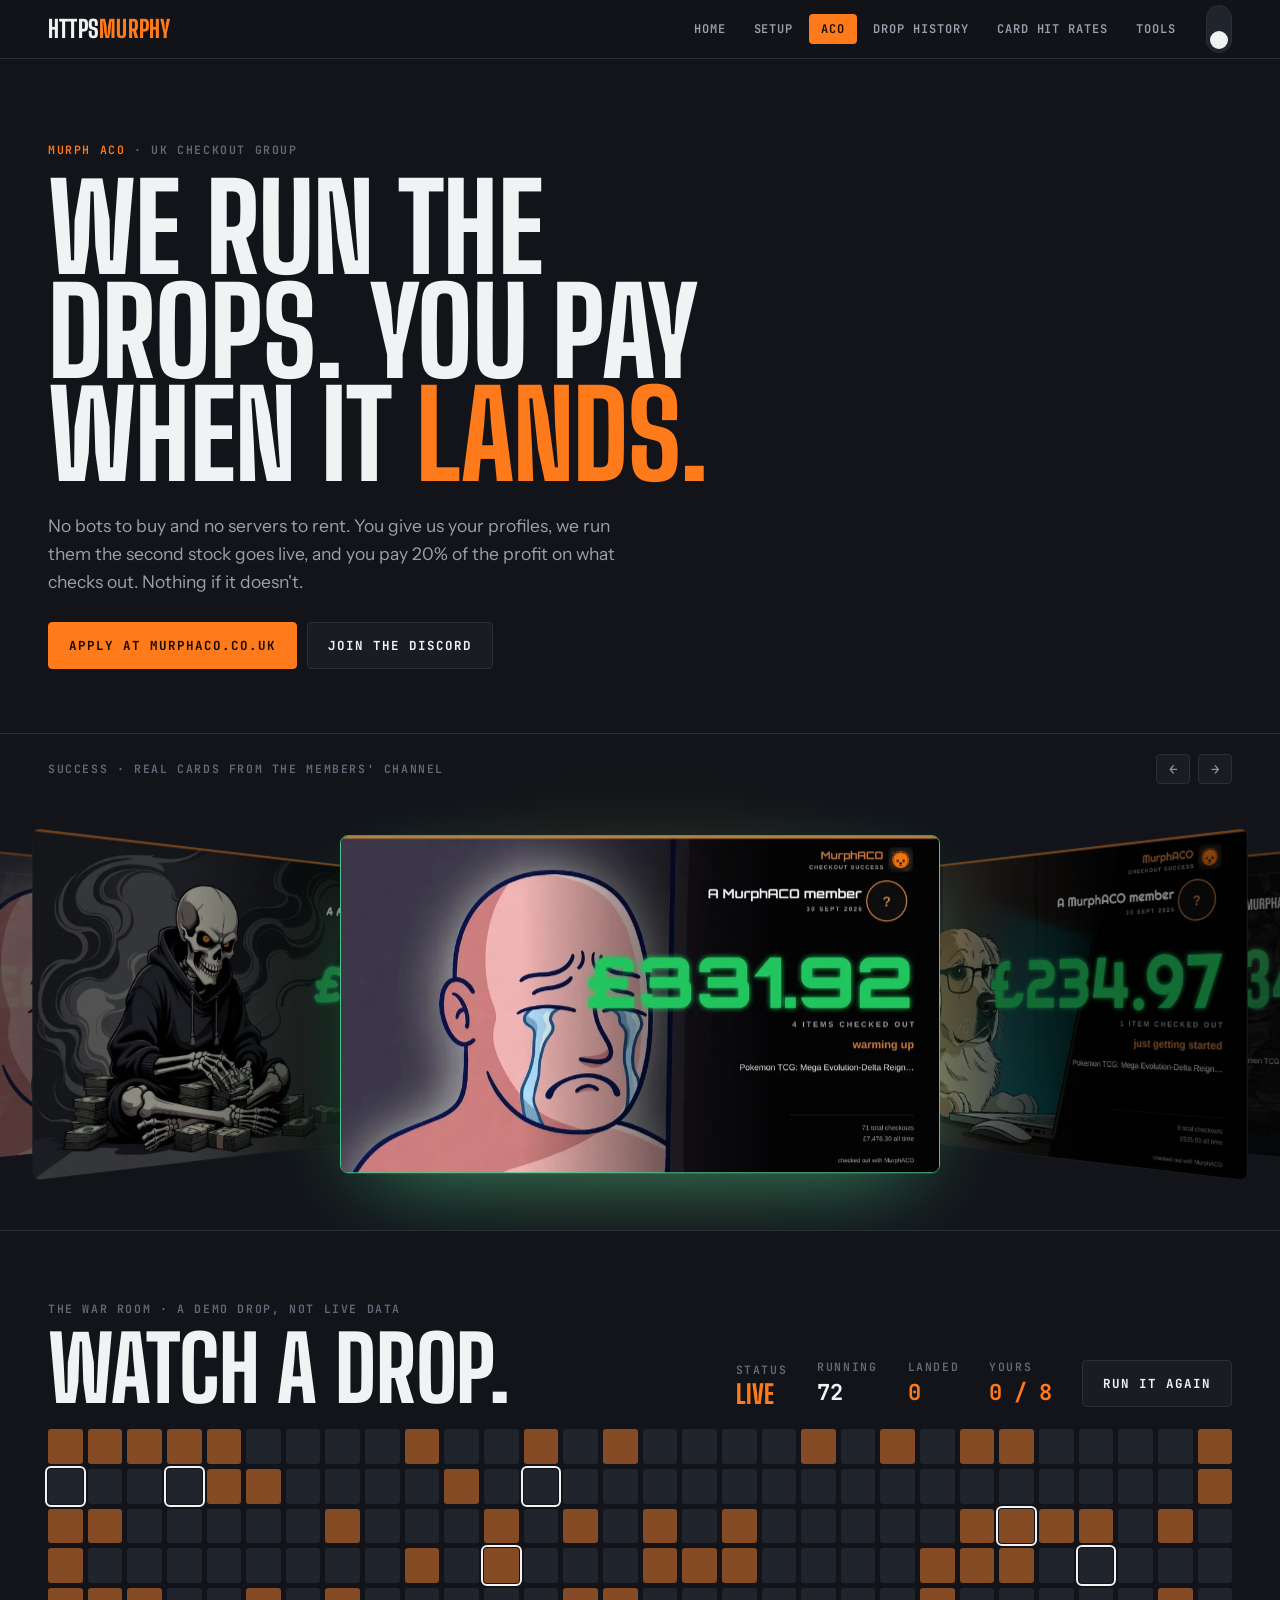
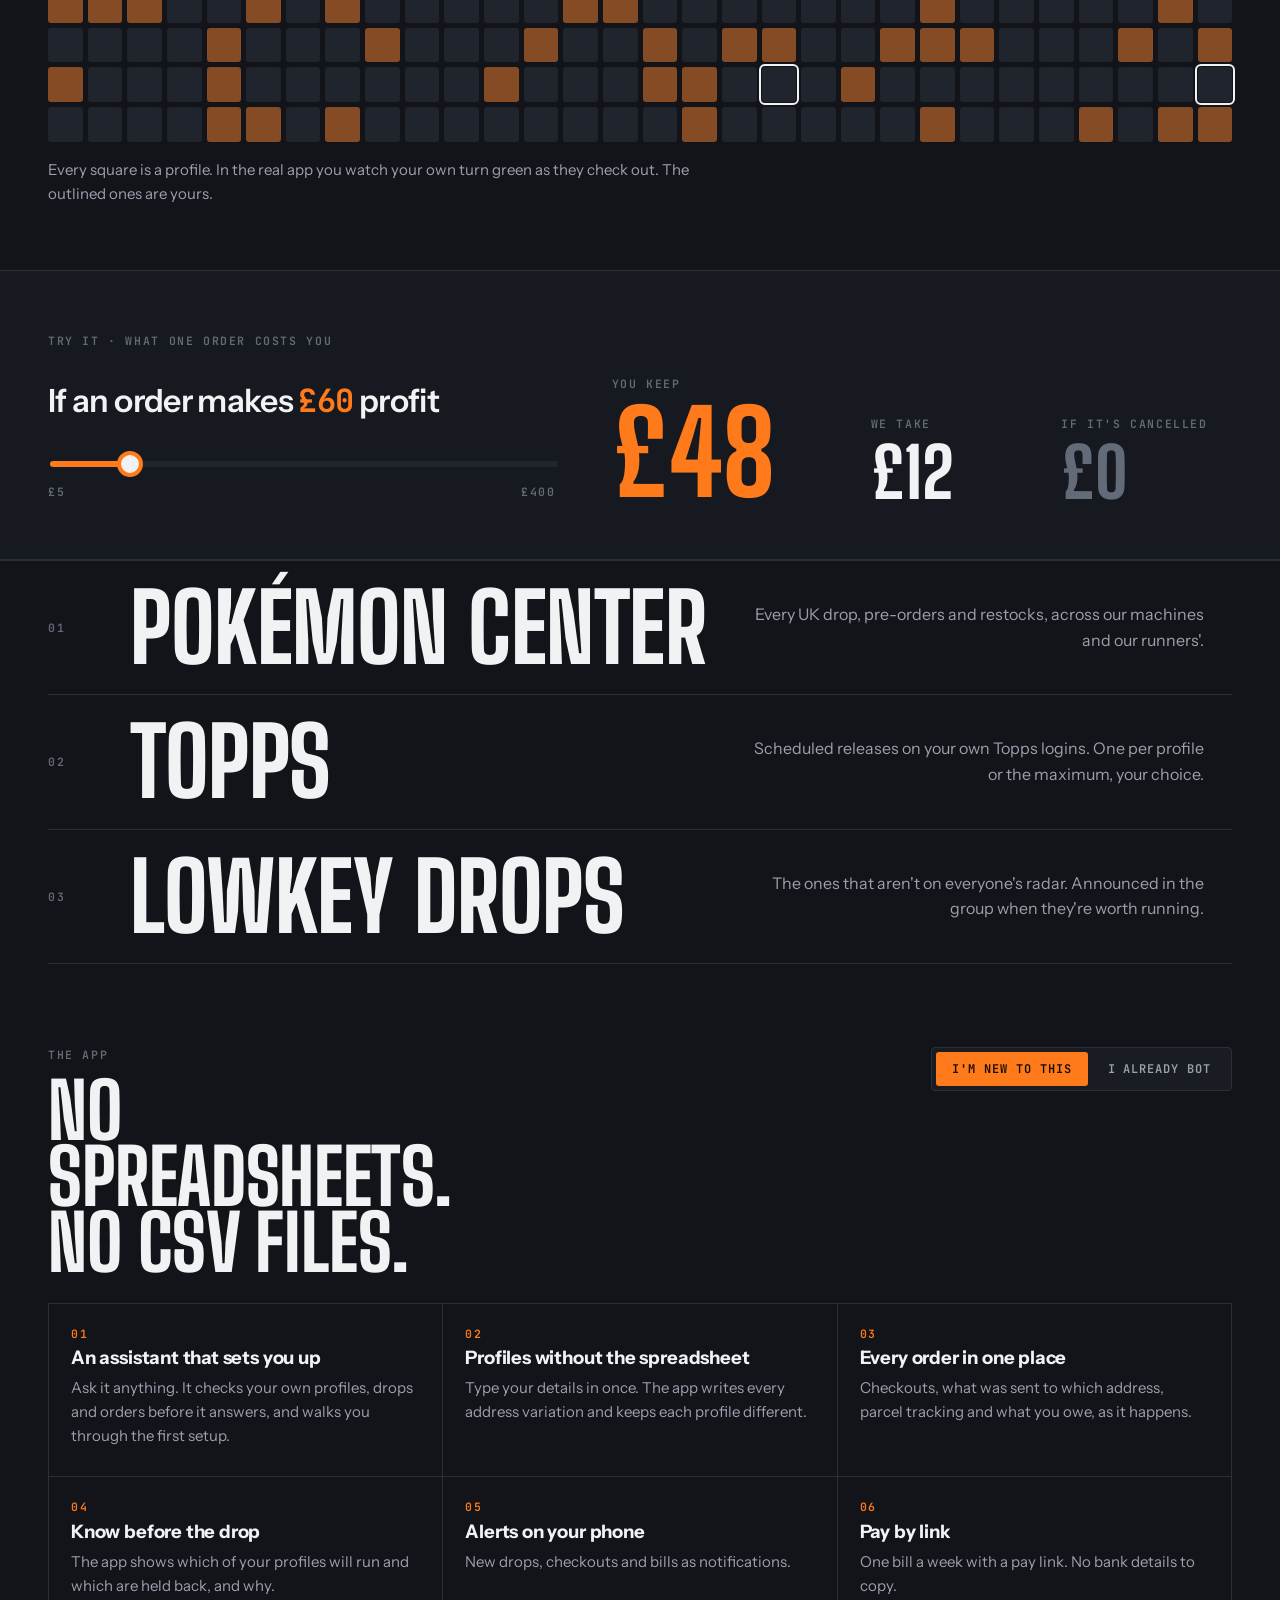
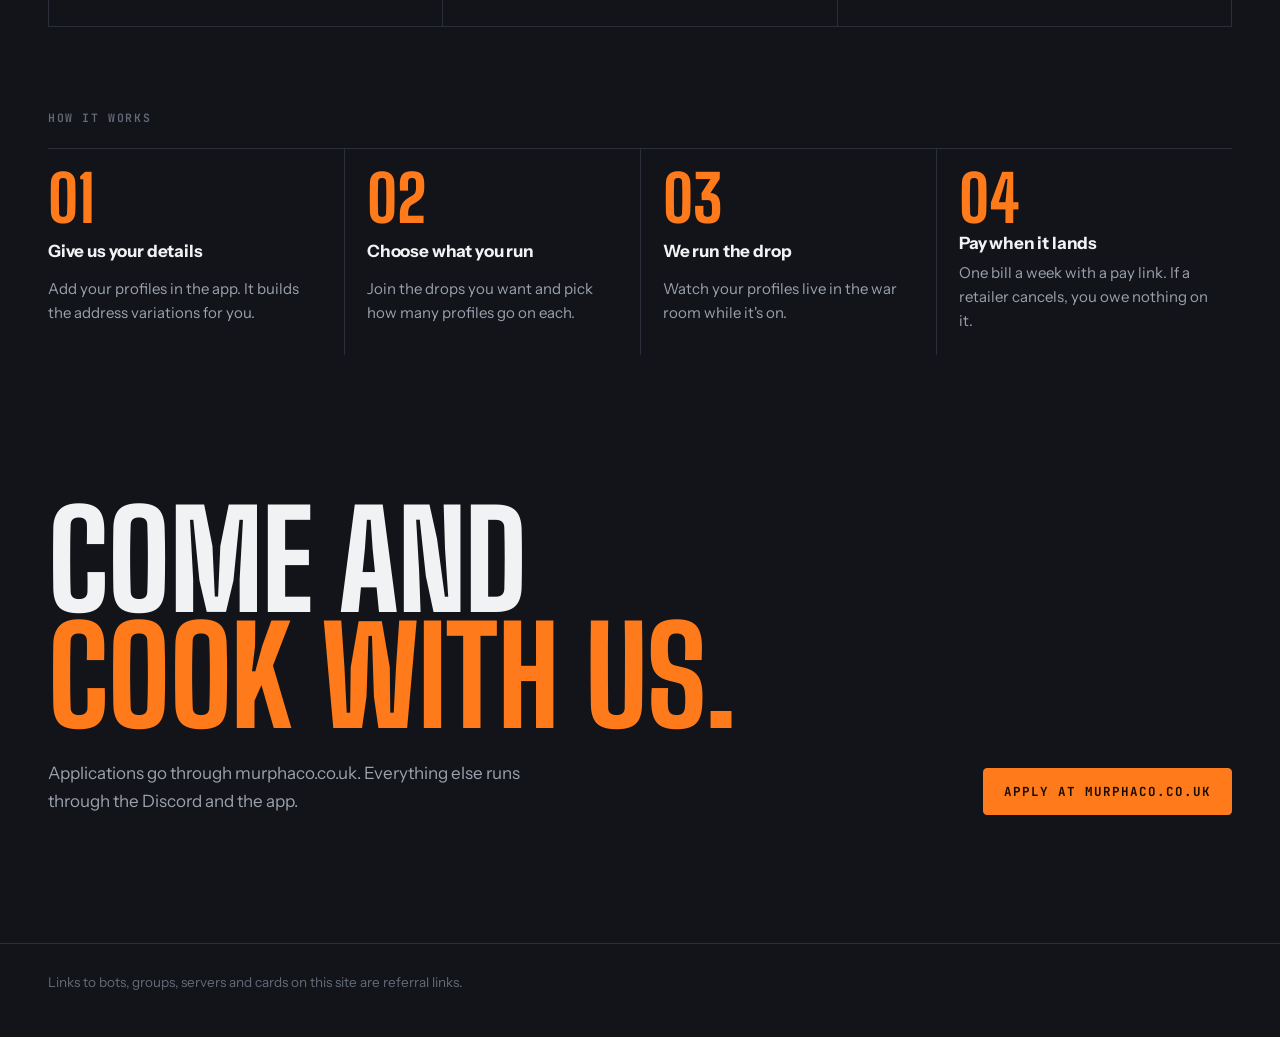
==== commit 1f07a539: "ACO: real success cards from the members' channel in the coverflow Co-Authored-By: Claude Fable 5.2 " ====
--- a/aco.html
+++ b/aco.html
@@ -26,7 +26,7 @@
 </div></section>
 
 <section class="cover" aria-label="Recent checkouts">
-  <div class="wrap cover-head"><span class="label">Success · details blanked, like the real ones we post</span><div class="tl-keys"><button type="button" id="cv-prev" aria-label="Previous">←</button><button type="button" id="cv-next" aria-label="Next">→</button></div></div>
+  <div class="wrap cover-head"><span class="label">Success · real cards from the members' channel</span><div class="tl-keys"><button type="button" id="cv-prev" aria-label="Previous">←</button><button type="button" id="cv-next" aria-label="Next">→</button></div></div>
   <div class="cover-stage" id="cover" tabindex="0"></div>
 </section>
 
@@ -120,22 +120,15 @@
   var $ = function (id) { return document.getElementById(id); };
   // success posts as a coverflow: the one in the middle faces you, the rest fan away. Drag, arrows, or leave it to turn.
   (function () {
-    var SLIPS = [["Pokémon Center GB", "Guest", "30th Celebration Elite Trainer Box", "16:33"], ["Topps", "Account", "Museum Collection UEFA Club Competitions", "13:00"], ["Pokémon Center GB", "Guest", "Delta Reign Elite Trainer Box", "17:18"],
-      ["Pokémon Center GB", "Guest", "30th Celebration Booster Bundle", "18:09"], ["Topps", "Account", "Hoops Basketball Hobby Box", "15:00"], ["Pokémon Center GB", "Guest", "30th Celebration Mini Tin", "17:55"],
-      ["Pokémon Center GB", "Guest", "Pitch Black Elite Trainer Box", "17:25"], ["Topps", "Account", "Flagship Bundesliga Jumbo Box", "14:00"], ["Pokémon Center GB", "Guest", "Prismatic Evolutions Booster Bundle", "18:27"]];
+    var SLIPS = []; for (var q = 1; q <= 18; q++) SLIPS.push("success/s" + (q < 10 ? "0" : "") + q + ".webp");
     var stage = $("cover"), cards = [], pos = Math.floor(SLIPS.length / 2), held = null, moved = false, auto, calm = matchMedia("(prefers-reduced-motion: reduce)").matches;
-    SLIPS.forEach(function (d, i) {
-      var n = el("button", { class: "slip", type: "button", "aria-label": d[2] + ", " + d[0] }, [
-        el("div", { class: "slip-top" }, [el("span", { text: "✓ Successful checkout" }), el("span", { class: "label", text: d[3] })]),
-        el("div", { class: "slip-row" }, [el("div", {}, [el("span", { class: "label", text: "Site" }), el("b", { text: d[0] })]), el("div", {}, [el("span", { class: "label", text: "Mode" }), el("b", { text: d[1] })])]),
-        el("div", {}, [el("span", { class: "label", text: "Product" }), el("b", { text: d[2] })]),
-        el("div", { class: "slip-row" }, [el("div", {}, [el("span", { class: "label", text: "Profile" }), el("i", { class: "blank" })]), el("div", {}, [el("span", { class: "label", text: "Order" }), el("i", { class: "blank w2" })])])
-      ]);
+    SLIPS.forEach(function (src, i) {
+      var n = el("button", { class: "shot", type: "button", "aria-label": "Success card " + (i + 1) + " of " + SLIPS.length }, [el("img", { src: src, alt: "A member's Murph ACO success card", width: "1000", height: "562", loading: "lazy", draggable: "false" })]);
       n.addEventListener("click", function () { if (!moved) go(i); });
       stage.append(n); cards.push(n);
     });
     function lay() {
-      var step = Math.min(210, stage.clientWidth * .2);
+      var step = Math.min(330, stage.clientWidth * .3);
       cards.forEach(function (c, i) {
         var o = i - pos, a = Math.abs(o), dir = o < 0 ? -1 : 1, near = Math.min(a, 1);
         c.style.transform = "translate(-50%,-50%) translateX(" + (dir * (near * step * 1.25 + Math.max(0, a - 1) * step * .62)) + "px) translateZ(" + (-near * 190 - Math.max(0, a - 1) * 70) + "px) rotateY(" + (-dir * near * 56) + "deg)";
@@ -146,12 +139,13 @@
     function go(i) { pos = (Math.round(i) + SLIPS.length) % SLIPS.length; stage.classList.remove("drag"); lay(); rest(); }
     function rest() { clearInterval(auto); if (!calm) auto = setInterval(function () { go(pos + 1); }, 3200); }
     stage.addEventListener("pointerdown", function (e) { held = { x: e.clientX, p: pos }; moved = false; clearInterval(auto); document.body.classList.add("grabbing"); });
-    window.addEventListener("pointermove", function (e) { if (!held) return; var d = (held.x - e.clientX) / 190; if (Math.abs(d) > .05) { moved = true; stage.classList.add("drag"); } pos = Math.max(0, Math.min(SLIPS.length - 1, held.p + d)); lay(); });
+    window.addEventListener("pointermove", function (e) { if (!held) return; var d = (held.x - e.clientX) / 300; if (Math.abs(d) > .05) { moved = true; stage.classList.add("drag"); } pos = Math.max(0, Math.min(SLIPS.length - 1, held.p + d)); lay(); });
     window.addEventListener("pointerup", function () { document.body.classList.remove("grabbing"); if (!held) return; held = null; go(pos); setTimeout(function () { moved = false; }, 0); });
     stage.addEventListener("keydown", function (e) { if (e.key === "ArrowLeft") go(pos - 1); if (e.key === "ArrowRight") go(pos + 1); });
     $("cv-prev").addEventListener("click", function () { go(pos - 1); }); $("cv-next").addEventListener("click", function () { go(pos + 1); });
     stage.addEventListener("pointerenter", function () { clearInterval(auto); }); stage.addEventListener("pointerleave", function () { if (!held) rest(); });
-    window.addEventListener("resize", lay); lay(); rest();
+    window.addEventListener("resize", lay);
+    stage.classList.add("drag"); lay(); stage.offsetWidth; setTimeout(function () { stage.classList.remove("drag"); }, 60); rest();   // first layout lands in place, no fly-in
   })();
 
   // war room demo: a made-up drop played out on a grid of profiles
--- a/assets/v2.css
+++ b/assets/v2.css
@@ -507,9 +507,15 @@
 .aco-hero h1 { max-width: 13ch; }
 .cover { border-top: 1px solid var(--line); padding: 20px 0 6px; overflow: hidden; background: radial-gradient(40% 70% at 50% 55%, var(--accent-soft), transparent 70%); }
 .cover-head { display: flex; justify-content: space-between; align-items: center; gap: 16px; }
-.cover-stage { position: relative; height: 380px; perspective: 1300px; cursor: grab; touch-action: pan-y; outline: none; user-select: none; -webkit-user-select: none; }
+.cover-stage { position: relative; height: 440px; perspective: 1300px; cursor: grab; touch-action: pan-y; outline: none; user-select: none; -webkit-user-select: none; }
 .cover-stage .slip { position: absolute; left: 50%; top: 50%; width: min(330px, 78vw); text-align: left; color: var(--ink); cursor: pointer; animation: none; opacity: 1; transition: transform .8s cubic-bezier(.16, 1, .3, 1), opacity .5s, box-shadow .4s, border-color .3s; will-change: transform; backface-visibility: hidden; }
 .cover-stage.drag .slip { transition: opacity .2s; }
 .cover-stage .slip.on { border-color: var(--good); box-shadow: 0 30px 90px -30px color-mix(in srgb, var(--good) 70%, transparent); }
 .cover-stage .slip:nth-child(n) { opacity: 1; }
-@media (max-width: 700px) { .cover-stage { height: 340px; } }
+@media (max-width: 700px) { .cover-stage { height: 280px; } }
+
+/* real success cards in the coverflow */
+.cover-stage .shot { position: absolute; left: 50%; top: 50%; width: min(600px, 84vw); aspect-ratio: 16 / 9; padding: 0; border: 1px solid var(--line); border-radius: 8px; overflow: hidden; background: #0b0b0c; cursor: pointer; transition: transform .8s cubic-bezier(.16, 1, .3, 1), opacity .5s, box-shadow .4s, border-color .3s, filter .4s; will-change: transform; backface-visibility: hidden; filter: brightness(.55); }
+.cover-stage .shot img { display: block; width: 100%; height: 100%; object-fit: cover; pointer-events: none; }
+.cover-stage.drag .shot { transition: opacity .2s; }
+.cover-stage .shot.on { filter: none; border-color: var(--good); box-shadow: 0 30px 90px -30px color-mix(in srgb, var(--good) 70%, transparent); }
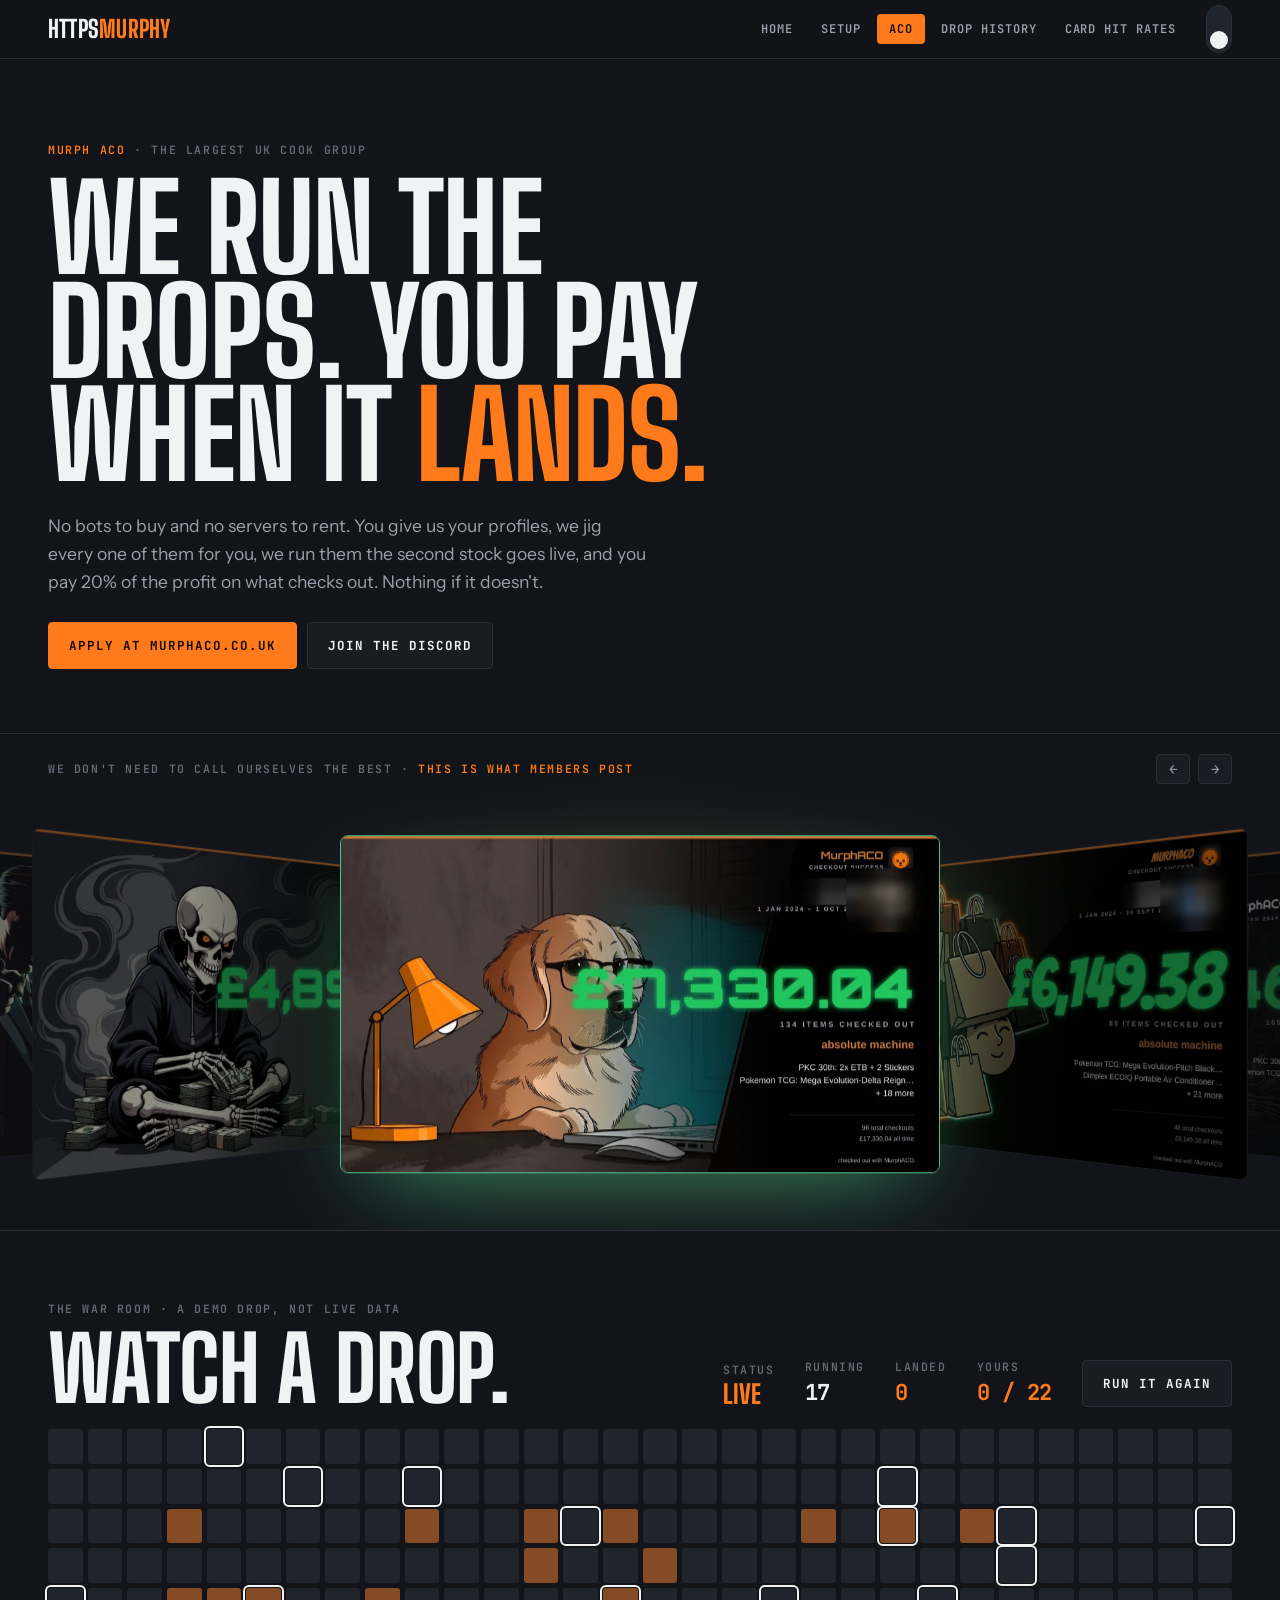
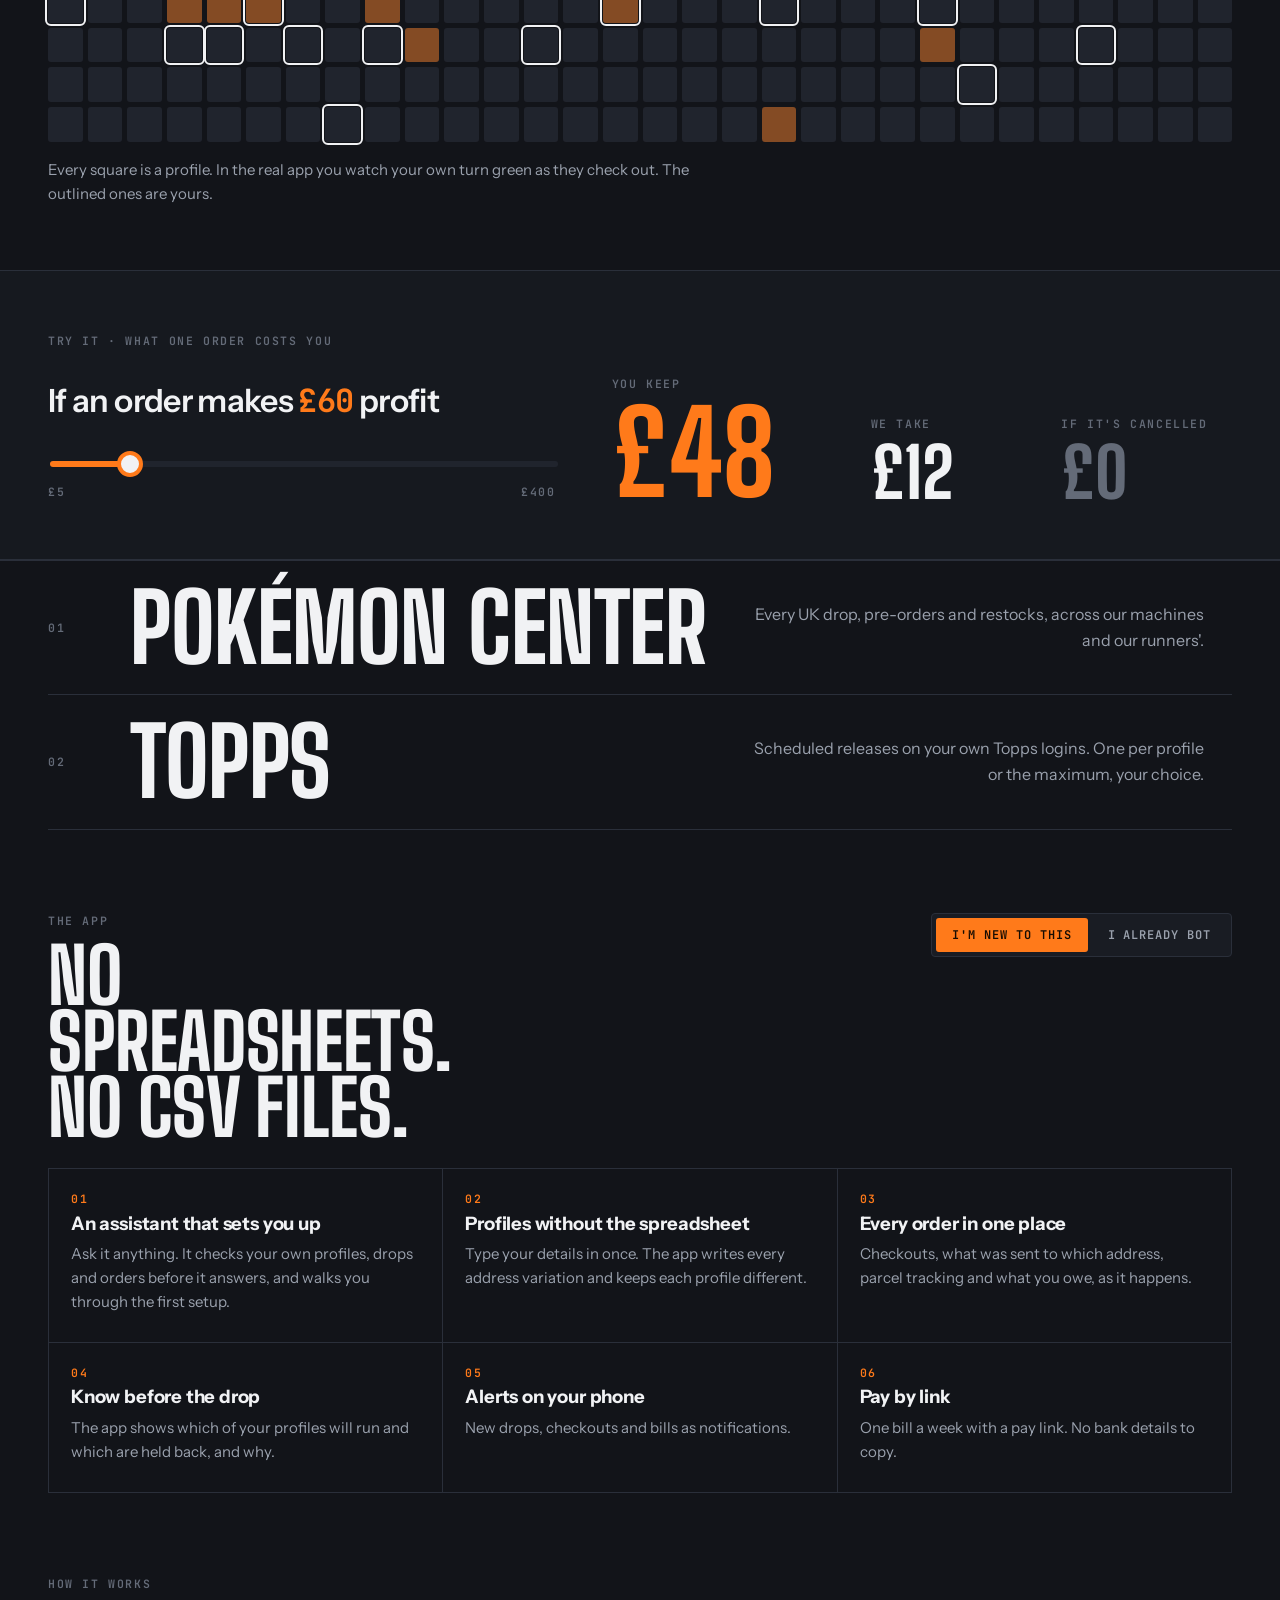
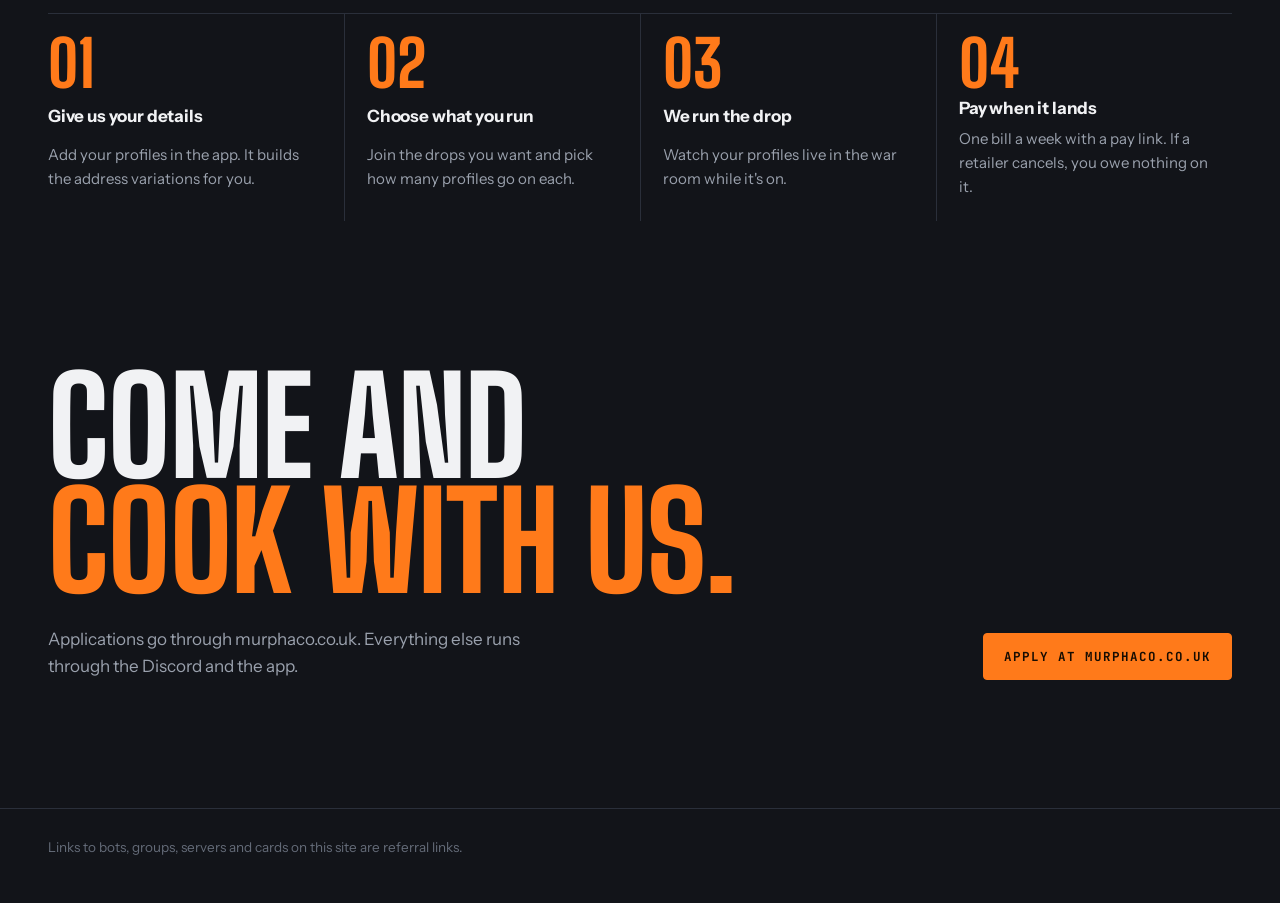
==== commit 7f1db9f8: "ACO: largest UK cook group, biggest success cards only (names hidden), 22/22 in the demo, whole-prof" ====
--- a/aco.html
+++ b/aco.html
@@ -4,7 +4,7 @@
 <meta charset="utf-8">
 <meta name="viewport" content="width=device-width, initial-scale=1">
 <title>Murph ACO · we run the drops for you · httpsmurphy</title>
-<meta name="description" content="Murph ACO runs Pokémon Center, Topps and lowkey drops on your profiles. You pay a share of the profit, only on orders that land.">
+<meta name="description" content="Murph ACO, the largest UK cook group, runs Pokémon Center and Topps drops on your profiles. You pay a share of the profit, only on orders that land.">
 <link rel="icon" href="icons/murphaco.webp">
 <link rel="preconnect" href="https://fonts.googleapis.com">
 <link rel="preconnect" href="https://fonts.gstatic.com" crossorigin>
@@ -18,15 +18,15 @@
 
 <section class="aco-hero"><div class="wrap aco-hero-in">
   <div>
-    <span class="label"><b>Murph ACO</b> · UK checkout group</span>
+    <span class="label"><b>Murph ACO</b> · the largest UK cook group</span>
     <h1 class="disp">We run the drops. You pay when it <span>lands.</span></h1>
-    <p class="aco-lede">No bots to buy and no servers to rent. You give us your profiles, we run them the second stock goes live, and you pay 20% of the profit on what checks out. Nothing if it doesn't.</p>
+    <p class="aco-lede">No bots to buy and no servers to rent. You give us your profiles, we jig every one of them for you, we run them the second stock goes live, and you pay 20% of the profit on what checks out. Nothing if it doesn't.</p>
     <div class="hero2-btns"><a class="btn primary" href="https://murphaco.co.uk" target="_blank" rel="noopener">Apply at murphaco.co.uk</a><a class="btn" href="https://discord.gg/murph-aco" target="_blank" rel="noopener">Join the Discord</a></div>
   </div>
 </div></section>
 
 <section class="cover" aria-label="Recent checkouts">
-  <div class="wrap cover-head"><span class="label">Success · real cards from the members' channel</span><div class="tl-keys"><button type="button" id="cv-prev" aria-label="Previous">←</button><button type="button" id="cv-next" aria-label="Next">→</button></div></div>
+  <div class="wrap cover-head"><span class="label">We don't need to call ourselves the best · <b>this is what members post</b></span><div class="tl-keys"><button type="button" id="cv-prev" aria-label="Previous">←</button><button type="button" id="cv-next" aria-label="Next">→</button></div></div>
   <div class="cover-stage" id="cover" tabindex="0"></div>
 </section>
 
@@ -37,7 +37,7 @@
       <div><span class="label">status</span><b id="w-status">Waiting</b></div>
       <div><span class="label">running</span><b class="num" id="w-run">0</b></div>
       <div><span class="label">landed</span><b class="num hot" id="w-hit">0</b></div>
-      <div><span class="label">yours</span><b class="num hot" id="w-mine">0 / 8</b></div>
+      <div><span class="label">yours</span><b class="num hot" id="w-mine">0 / 22</b></div>
       <button type="button" class="btn" id="w-play">Run it again</button>
     </div>
   </div>
@@ -64,7 +64,6 @@
 <section class="doors aco-runs"><div class="wrap">
   <div class="door rise"><span class="label">01</span><span class="disp">Pokémon Center</span><span class="door-sub">Every UK drop, pre-orders and restocks, across our machines and our runners'.</span><span></span></div>
   <div class="door rise"><span class="label">02</span><span class="disp">Topps</span><span class="door-sub">Scheduled releases on your own Topps logins. One per profile or the maximum, your choice.</span><span></span></div>
-  <div class="door rise"><span class="label">03</span><span class="disp">Lowkey drops</span><span class="door-sub">The ones that aren't on everyone's radar. Announced in the group when they're worth running.</span><span></span></div>
 </div></section>
 
 <section class="app"><div class="wrap">
@@ -111,7 +110,8 @@
     ["An assistant that helps you scale", "It knows the per-address limits, which card ranges are being run, and what's holding a profile back."],
     ["Bulk profile tools", "Edit every postcode in view, swap cards between profiles, keep spare cards ready for drop day."],
     ["War room", "See exactly which of your profiles are loaded and running, live, on every drop."],
-    ["Four per postcode", "Push an address harder on Pokémon Center when you want to, postcode by postcode."],
+    ["We jig the whole profile", "Not just the address. You give us one clean profile and we jig all of it for you, so every order stands on its own."],
+    ["Four per postcode", "Our jigs let one postcode carry four orders on Pokémon Center. You choose which postcodes to push."],
     ["Inbox linking", "Link an inbox and dispatch and cancellation emails move your orders on by themselves."],
     ["Full card data", "The complete hit rates by card range, updated after each drop."]
   ]
@@ -120,7 +120,8 @@
   var $ = function (id) { return document.getElementById(id); };
   // success posts as a coverflow: the one in the middle faces you, the rest fan away. Drag, arrows, or leave it to turn.
   (function () {
-    var SLIPS = []; for (var q = 1; q <= 18; q++) SLIPS.push("success/s" + (q < 10 ? "0" : "") + q + ".webp");
+    // the twelve biggest cards posted in the members' channel, names and avatars hidden; ordered so the same artwork never sits side by side
+    var SLIPS = [4, 1, 5, 3, 7, 10, 2, 8, 6, 11, 12, 9].map(function (q) { return "success/s" + (q < 10 ? "0" : "") + q + ".webp"; });
     var stage = $("cover"), cards = [], pos = Math.floor(SLIPS.length / 2), held = null, moved = false, auto, calm = matchMedia("(prefers-reduced-motion: reduce)").matches;
     SLIPS.forEach(function (src, i) {
       var n = el("button", { class: "shot", type: "button", "aria-label": "Success card " + (i + 1) + " of " + SLIPS.length }, [el("img", { src: src, alt: "A member's Murph ACO success card", width: "1000", height: "562", loading: "lazy", draggable: "false" })]);
@@ -152,21 +153,21 @@
   (function () {
     var grid = $("w-grid"), N = innerWidth < 700 ? 120 : 240, cells = [], mine = {}, timers = [], calm = matchMedia("(prefers-reduced-motion: reduce)").matches;
     for (var i = 0; i < N; i++) { var c = el("i"); grid.append(c); cells.push(c); }
-    while (Object.keys(mine).length < 8) mine[Math.floor(Math.random() * N)] = 1;
+    while (Object.keys(mine).length < 22) mine[Math.floor(Math.random() * N)] = 1;
     for (var k in mine) cells[k].classList.add("mine");
     function set(id, v) { $(id).textContent = v; }
     function play() {
       timers.forEach(clearTimeout); timers = [];
       cells.forEach(function (c) { c.className = c.classList.contains("mine") ? "mine" : ""; });
-      var run = 0, hit = 0, my = 0; set("w-run", 0); set("w-hit", 0); set("w-mine", "0 / 8"); set("w-status", "Queue open"); $("w-status").className = "";
+      var run = 0, hit = 0, my = 0; set("w-run", 0); set("w-hit", 0); set("w-mine", "0 / 22"); set("w-status", "Queue open"); $("w-status").className = "";
       var order = cells.map(function (_, i) { return i; }).sort(function () { return Math.random() - .5; });
       order.forEach(function (ix, n) {
         var start = calm ? 0 : 500 + n * 9 + Math.random() * 300;
         timers.push(setTimeout(function () { cells[ix].classList.add("run"); set("w-run", ++run); if (n === 0) { set("w-status", "Live"); $("w-status").className = "hot"; } }, start));
-        var roll = Math.random(), res = roll < .58 ? "hit" : roll < .74 ? "miss" : "none";
+        var roll = Math.random(), res = mine[ix] ? "hit" : roll < .58 ? "hit" : roll < .74 ? "miss" : "none";
         timers.push(setTimeout(function () {
           cells[ix].classList.remove("run"); cells[ix].classList.add(res); set("w-run", --run);
-          if (res === "hit") { set("w-hit", ++hit); if (mine[ix]) set("w-mine", ++my + " / 8"); }
+          if (res === "hit") { set("w-hit", ++hit); if (mine[ix]) set("w-mine", ++my + " / 22"); }
         }, calm ? 0 : start + 1800 + Math.random() * 4200));
       });
       timers.push(setTimeout(function () { set("w-status", "Sold out"); $("w-status").className = ""; }, calm ? 0 : 9200));
--- a/assets/v2.css
+++ b/assets/v2.css
@@ -519,3 +519,99 @@
 .cover-stage .shot img { display: block; width: 100%; height: 100%; object-fit: cover; pointer-events: none; }
 .cover-stage.drag .shot { transition: opacity .2s; }
 .cover-stage .shot.on { filter: none; border-color: var(--good); box-shadow: 0 30px 90px -30px color-mix(in srgb, var(--good) 70%, transparent); }
+
+/* ---------- drop history, simplified: headline + facts side by side, one explorer, list on request ---------- */
+.dh-grid { display: grid; grid-template-columns: minmax(0, 1.5fr) minmax(0, 1fr); gap: 30px 48px; align-items: end; }
+.dh-side { display: grid; gap: 26px; padding-bottom: 4px; border-left: 1px solid var(--line); padding-left: clamp(20px, 3vw, 44px); }
+.dh-side > div { display: grid; gap: 8px; }
+.dh-side b { font-size: clamp(34px, 4.2vw, 60px); line-height: .9; white-space: nowrap; }
+.dh-side .btn { justify-self: start; }
+@media (max-width: 900px) { .dh-grid { grid-template-columns: 1fr; } .dh-side { border-left: 0; padding-left: 0; grid-template-columns: 1fr 1fr; border-top: 1px solid var(--line); padding-top: 22px; } .dh-side .btn { grid-column: 1 / -1; } }
+.field-wrap { background: radial-gradient(42% 62% at 30% 50%, var(--accent-soft), transparent 72%); }
+.field-grid { grid-template-columns: minmax(0, 1.25fr) minmax(0, 1fr); gap: clamp(20px, 4vw, 60px); }
+.field-read #r-date { font-size: clamp(38px, 4.6vw, 68px); line-height: .9; white-space: nowrap; }
+ul.field-what { list-style: none; margin: 0; padding: 0; display: grid; gap: 6px; max-width: 34ch; min-height: 5.6em; align-content: start; font-size: clamp(15.5px, 1.4vw, 18px); }
+ul.field-what li.more { color: var(--dim); }
+.field-dl [hidden] { display: none; }
+.field-foot { display: flex; flex-wrap: wrap; justify-content: space-between; align-items: center; gap: 12px 24px; padding-top: 6px; padding-bottom: 10px; }
+.field-foot .field-key { padding: 0; margin: 0; }
+#pat { border-top: 1px solid var(--line); }
+@media (max-width: 900px) { .field-grid { grid-template-columns: 1fr; } .field-read #r-date { white-space: normal; } }
+.dh-credit { padding: 18px 28px 30px; } .dh-credit .war-note { margin: 0; }
+
+/* ---------- card hit rates: one card on the bench, 100 orders fired at it ---------- */
+.ch-top { padding: clamp(28px, 5vw, 56px) 0 clamp(20px, 3vw, 34px); }
+.ch-top h1 { font-size: clamp(54px, 10vw, 150px); margin-top: 14px; max-width: 11ch; }
+.ch-top h1 span { color: var(--accent); }
+.ch-lede { font-size: clamp(16px, 1.5vw, 19px); max-width: 52ch; margin-top: 18px; }
+.bench { border-top: 1px solid var(--line); border-bottom: 1px solid var(--line); background: radial-gradient(38% 60% at 24% 50%, var(--accent-soft), transparent 72%); padding: clamp(28px, 4vw, 54px) 0; }
+.bench-grid { display: grid; grid-template-columns: minmax(0, 1fr) minmax(0, 1.1fr); gap: clamp(24px, 5vw, 72px); align-items: center; }
+.pc-stage { position: relative; perspective: 1100px; padding: 26px 8% 34px; }
+.pc { display: block; width: 100%; aspect-ratio: 1.586; border-radius: 16px; border: 1px solid var(--line); }
+.pc-b1, .pc-b2 { position: absolute; left: 8%; right: 8%; width: auto; top: 26px; background: var(--panel); }
+.pc-b1 { transform: translateY(16px) scale(.94); opacity: .7; } .pc-b2 { transform: translateY(30px) scale(.88); opacity: .4; }
+.pc-face { position: relative; overflow: hidden; display: grid; grid-template-rows: auto 1fr auto; padding: clamp(16px, 2.4vw, 26px); color: #f4f1ec;
+  background: linear-gradient(135deg, #2a2019, #15161b 55%, #1d2027); border-color: color-mix(in srgb, var(--accent) 45%, var(--line));
+  box-shadow: 0 40px 90px -40px color-mix(in srgb, var(--accent) 75%, transparent), 0 2px 0 rgba(255, 255, 255, .06) inset;
+  transform: rotateX(var(--rx, 0deg)) rotateY(var(--ry, 0deg)); transition: transform .25s cubic-bezier(.16, 1, .3, 1); transform-style: preserve-3d; will-change: transform; }
+.pc-face.flip { animation: pcin .6s cubic-bezier(.16, 1, .3, 1); }
+@keyframes pcin { from { transform: translateY(-34px) rotateX(38deg) scale(.94); opacity: 0; } }
+.pc-top { display: flex; justify-content: space-between; align-items: center; gap: 12px; }
+.pc-top img { width: 34px; height: 34px; border-radius: 8px; object-fit: cover; }
+.pc-top .label { color: rgba(244, 241, 236, .6); }
+.pc-face b { align-self: center; font-size: clamp(34px, 5.2vw, 72px); line-height: .88; }
+.pc-num { font-size: clamp(13px, 1.5vw, 18px); font-weight: 600; letter-spacing: .14em; color: rgba(244, 241, 236, .78); }
+.pc-sheen { position: absolute; inset: 0; pointer-events: none; background: linear-gradient(105deg, transparent 30%, rgba(255, 255, 255, .13) 50%, transparent 70%); background-size: 220% 100%; background-position: var(--sx, 50%) 0; mix-blend-mode: screen; }
+.pc-face.locked { background: repeating-linear-gradient(135deg, #191b21 0 14px, #1f222a 14px 28px); border-color: var(--line); box-shadow: none; }
+.pc-face.locked b { color: var(--accent); }
+.bench-keys { display: flex; align-items: center; gap: 14px; padding: 0 8%; }
+.bench-read { display: grid; gap: 16px; align-content: center; }
+.bench-read #b-rank { color: var(--accent); }
+.bench-n { display: flex; align-items: flex-end; gap: clamp(10px, 1.6vw, 20px); }
+.bench-n .n { font-family: var(--display); font-weight: 900; font-size: clamp(96px, 15vw, 210px); line-height: .78; color: var(--ink); font-variant-numeric: tabular-nums; min-width: 1.9ch; }
+.bench-n .disp { font-size: clamp(22px, 3vw, 40px); padding-bottom: .06em; color: var(--dim); }
+.hund { display: grid; grid-template-columns: repeat(20, 1fr); gap: 5px; max-width: 520px; }
+.hund i { aspect-ratio: 1; border-radius: 2px; background: var(--panel-2); transition: background .25s, transform .25s; }
+.hund i.hit { background: var(--good); transform: scale(1.06); }
+.hund i.miss { background: color-mix(in srgb, var(--bad) 46%, var(--panel-2)); }
+.hund i.lk { background: repeating-linear-gradient(135deg, var(--panel-2) 0 3px, var(--line) 3px 6px); }
+.bench-note { font-size: clamp(15.5px, 1.4vw, 18px); max-width: 44ch; min-height: 3.2em; }
+.bench-act { display: flex; flex-wrap: wrap; gap: 10px; }
+.bench-act [hidden] { display: none; }
+.rank { padding: clamp(30px, 5vw, 60px) 0 clamp(40px, 6vw, 80px); }
+.rank-head { display: flex; flex-wrap: wrap; justify-content: space-between; gap: 10px 24px; margin-bottom: 10px; }
+.rk { display: grid; grid-template-columns: 34px minmax(0, 1.3fr) minmax(0, 1fr) minmax(0, 1.6fr) 62px; gap: 16px; align-items: center; width: 100%; text-align: left; background: none; border: 0; border-top: 1px solid var(--line); color: var(--ink); font: inherit; padding: 15px 10px; cursor: pointer; transition: background .2s, padding .3s cubic-bezier(.16, 1, .3, 1); }
+.rk:last-of-type { border-bottom: 1px solid var(--line); }
+.rk:hover { background: color-mix(in srgb, var(--panel) 70%, transparent); padding-left: 18px; }
+.rk b { font-size: clamp(22px, 2.6vw, 34px); line-height: .95; }
+.rk-who { color: var(--dim); font-size: 14.5px; }
+.rk-t { height: 12px; background: var(--panel-2); border-radius: 2px; overflow: hidden; }
+.rk-t i { display: block; height: 100%; background: var(--ink); border-radius: 2px; }
+.rk .num { text-align: right; font-weight: 700; font-size: 17px; }
+.rk[aria-pressed="true"] { background: var(--panel); } .rk[aria-pressed="true"] .rk-t i { background: var(--accent); } .rk[aria-pressed="true"] b { color: var(--accent); }
+.rk.locked b { color: var(--dim); } .rk.locked .rk-t i { background: repeating-linear-gradient(135deg, var(--faint) 0 5px, var(--line) 5px 10px); }
+@media (max-width: 900px) { .bench-grid { grid-template-columns: 1fr; } .pc-stage { padding: 12px 0 30px; } .pc-b1, .pc-b2 { left: 0; right: 0; top: 12px; } .bench-keys { padding: 0; }
+  .rk { grid-template-columns: 26px minmax(0, 1fr) 54px; gap: 6px 12px; } .rk-who { grid-column: 2; grid-row: 2; } .rk-t { grid-column: 2 / -1; grid-row: 3; } .rk .num { grid-row: 1; grid-column: 3; } }
+.pc-top img[hidden] { display: none; } .pc-face.locked .pc-top { justify-content: flex-end; } .bench-n .n { color: var(--ink); } .pc-face.locked ~ * {}
+@media (max-width: 900px) { .bench-grid { grid-template-columns: minmax(0, 1fr); } } .bench-card, .bench-read { min-width: 0; }
+
+/* card hit rates: the three card facts under the note */
+.bench-dl { display: grid; grid-template-columns: 1.5fr 1fr 1fr; gap: 14px 28px; margin: 0; border-top: 1px solid var(--line); padding-top: 16px; }
+.bench-dl[hidden] { display: none; }
+.bench-dl div { display: grid; gap: 8px; align-content: start; } .bench-dl dd { margin: 0; font-size: 15px; font-weight: 600; }
+.bench-dl dd.tbc { color: var(--faint); font-weight: 500; }
+#b-sites { display: flex; flex-wrap: wrap; gap: 6px; }
+#b-sites .site { font: 600 11px var(--mono); letter-spacing: .06em; text-transform: uppercase; padding: 6px 8px; border: 1px solid var(--line); border-radius: 4px; color: var(--faint); white-space: nowrap; }
+#b-sites .site.yes { color: var(--good); border-color: color-mix(in srgb, var(--good) 45%, var(--line)); }
+#b-sites .site.no { color: var(--bad); border-color: color-mix(in srgb, var(--bad) 40%, var(--line)); }
+@media (max-width: 640px) { .bench-dl { grid-template-columns: 1fr 1fr; } .bench-dl div:first-child { grid-column: 1 / -1; } }
+
+/* card hit rates: nothing moves when you change card */
+.bench-grid { align-items: start; }
+.bench-card { padding-top: clamp(0px, 3vw, 46px); }
+.bench-note { min-height: 4.9em; }
+.bench-dl { min-height: 118px; align-items: start; }
+.bench-act { min-height: 104px; align-content: flex-start; }
+.bench-n .disp { white-space: nowrap; }
+@media (max-width: 900px) { .bench-card { padding-top: 0; } .bench-act { min-height: 0; } .bench-dl { min-height: 0; } }
+.bench-dl { min-height: 136px; } .pc-top .label { margin-left: auto; }
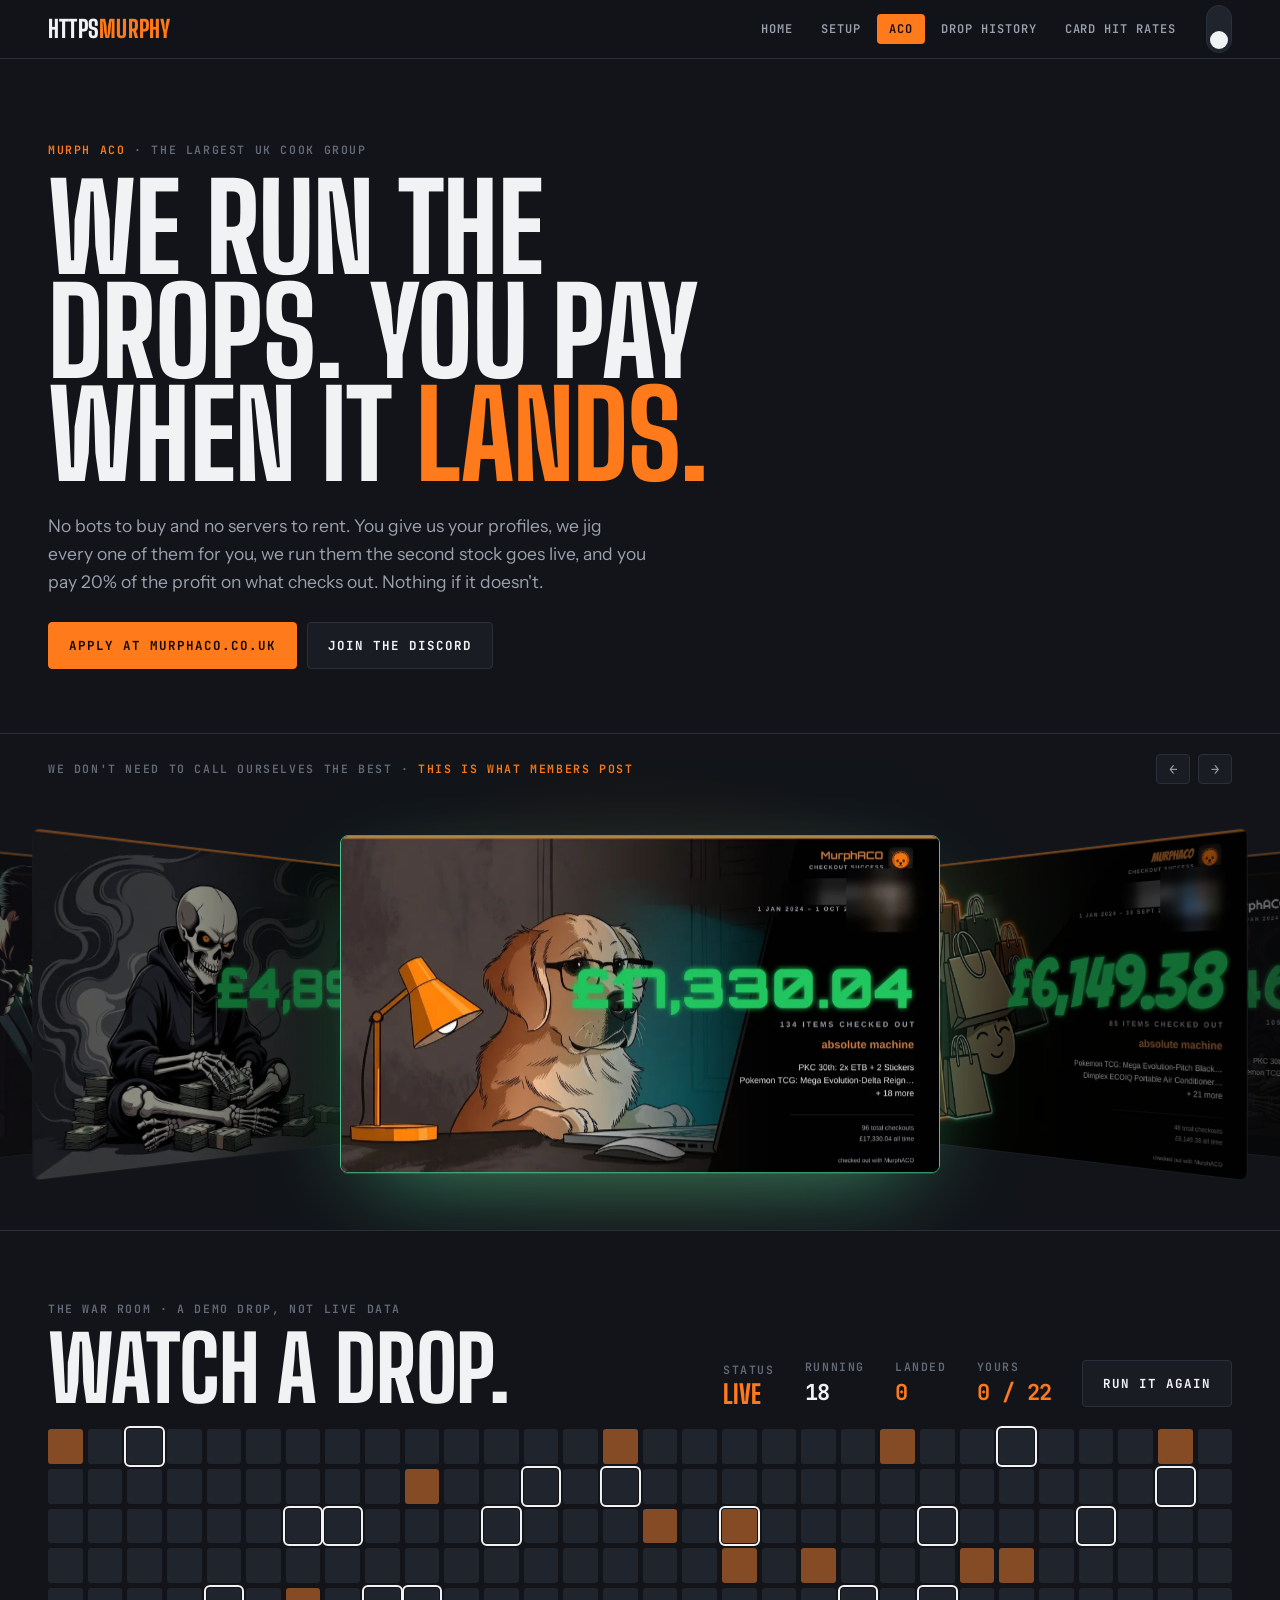
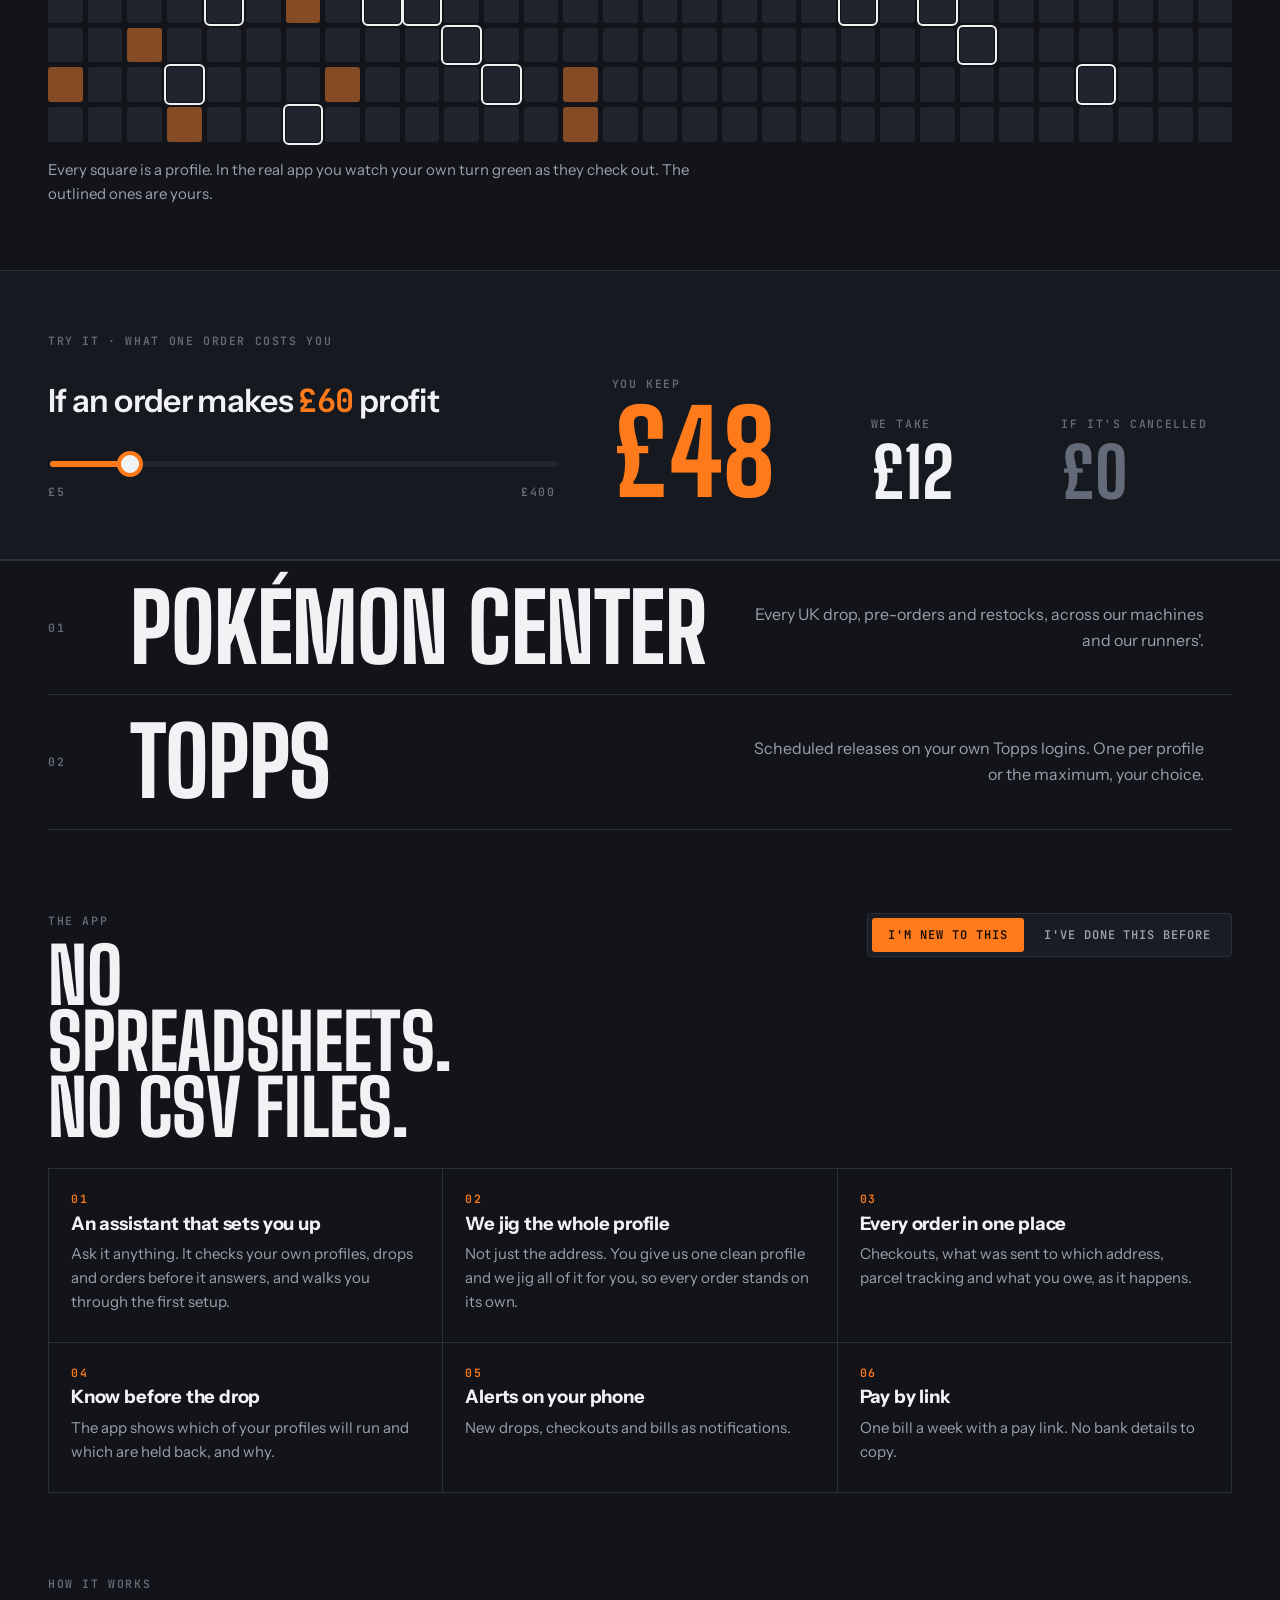
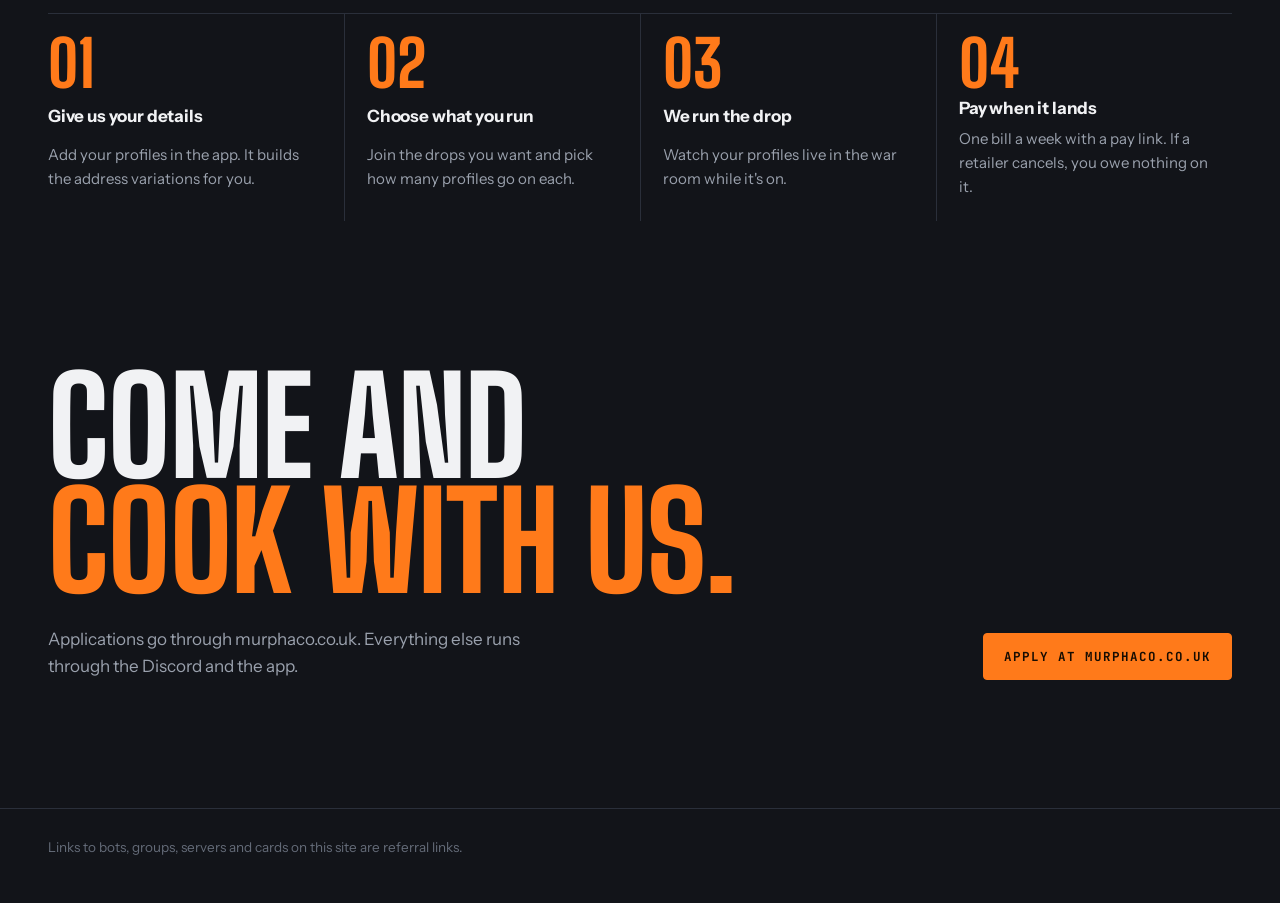
==== commit cca31b38: "Drop history: 27 Oct removed, queue wait replaces sold out, credit in the footer, no ticking line. A" ====
--- a/aco.html
+++ b/aco.html
@@ -71,7 +71,7 @@
     <div><span class="label">The app</span><h2 class="disp">No spreadsheets. No CSV files.</h2></div>
     <div class="switch" role="group" aria-label="Which describes you">
       <button type="button" data-v="new" aria-pressed="true">I'm new to this</button>
-      <button type="button" data-v="exp" aria-pressed="false">I already bot</button>
+      <button type="button" data-v="exp" aria-pressed="false">I've done this before</button>
     </div>
   </div>
   <div class="app-grid" id="feat"></div>
@@ -100,7 +100,7 @@
 var FEATS = {
   "new": [
     ["An assistant that sets you up", "Ask it anything. It checks your own profiles, drops and orders before it answers, and walks you through the first setup."],
-    ["Profiles without the spreadsheet", "Type your details in once. The app writes every address variation and keeps each profile different."],
+    ["We jig the whole profile", "Not just the address. You give us one clean profile and we jig all of it for you, so every order stands on its own."],
     ["Every order in one place", "Checkouts, what was sent to which address, parcel tracking and what you owe, as it happens."],
     ["Know before the drop", "The app shows which of your profiles will run and which are held back, and why."],
     ["Alerts on your phone", "New drops, checkouts and bills as notifications."],
@@ -108,11 +108,10 @@
   ],
   "exp": [
     ["An assistant that helps you scale", "It knows the per-address limits, which card ranges are being run, and what's holding a profile back."],
+    ["We jig the whole profile", "Not just the address. You give us one clean profile and we jig all of it for you, so every order stands on its own."],
     ["Bulk profile tools", "Edit every postcode in view, swap cards between profiles, keep spare cards ready for drop day."],
     ["War room", "See exactly which of your profiles are loaded and running, live, on every drop."],
-    ["We jig the whole profile", "Not just the address. You give us one clean profile and we jig all of it for you, so every order stands on its own."],
     ["Four per postcode", "Our jigs let one postcode carry four orders on Pokémon Center. You choose which postcodes to push."],
-    ["Inbox linking", "Link an inbox and dispatch and cancellation emails move your orders on by themselves."],
     ["Full card data", "The complete hit rates by card range, updated after each drop."]
   ]
 };
--- a/assets/v2.css
+++ b/assets/v2.css
@@ -615,3 +615,13 @@
 .bench-n .disp { white-space: nowrap; }
 @media (max-width: 900px) { .bench-card { padding-top: 0; } .bench-act { min-height: 0; } .bench-dl { min-height: 0; } }
 .bench-dl { min-height: 136px; } .pc-top .label { margin-left: auto; }
+
+/* footer: optional right-hand note in the same voice as the left */
+.v2 .site-foot .wrap { display: flex; flex-wrap: wrap; justify-content: space-between; gap: 8px 40px; }
+.site-foot .foot-right { text-align: right; max-width: 62ch; }
+.site-foot .foot-right a { color: inherit; text-decoration: underline; text-underline-offset: 3px; }
+@media (max-width: 800px) { .site-foot .foot-right { text-align: left; } }
+/* "soon" retailer page: label clear of the rule above */
+.soon-in { padding-top: clamp(46px, 7vw, 90px); }
+#soon { border-top: 1px solid transparent; }
+.ledger-more [hidden], .btn[hidden] { display: none; }
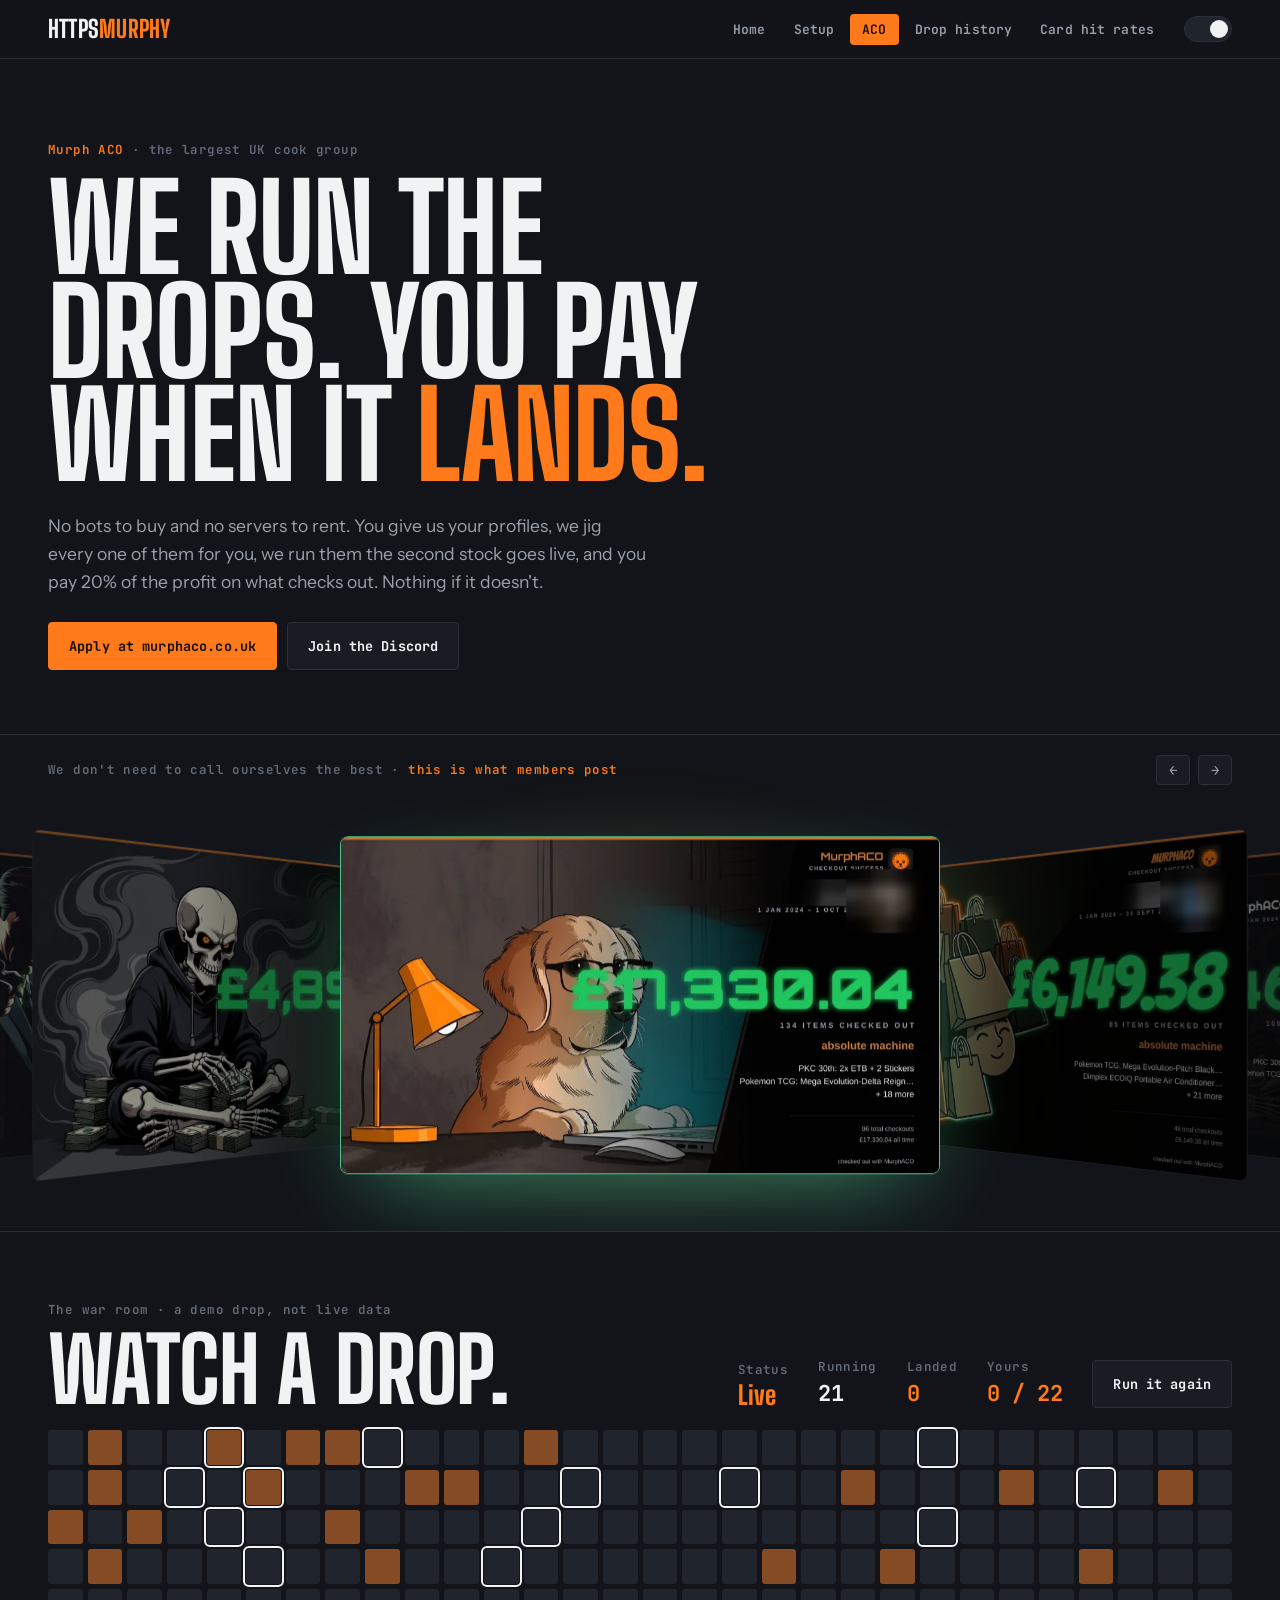
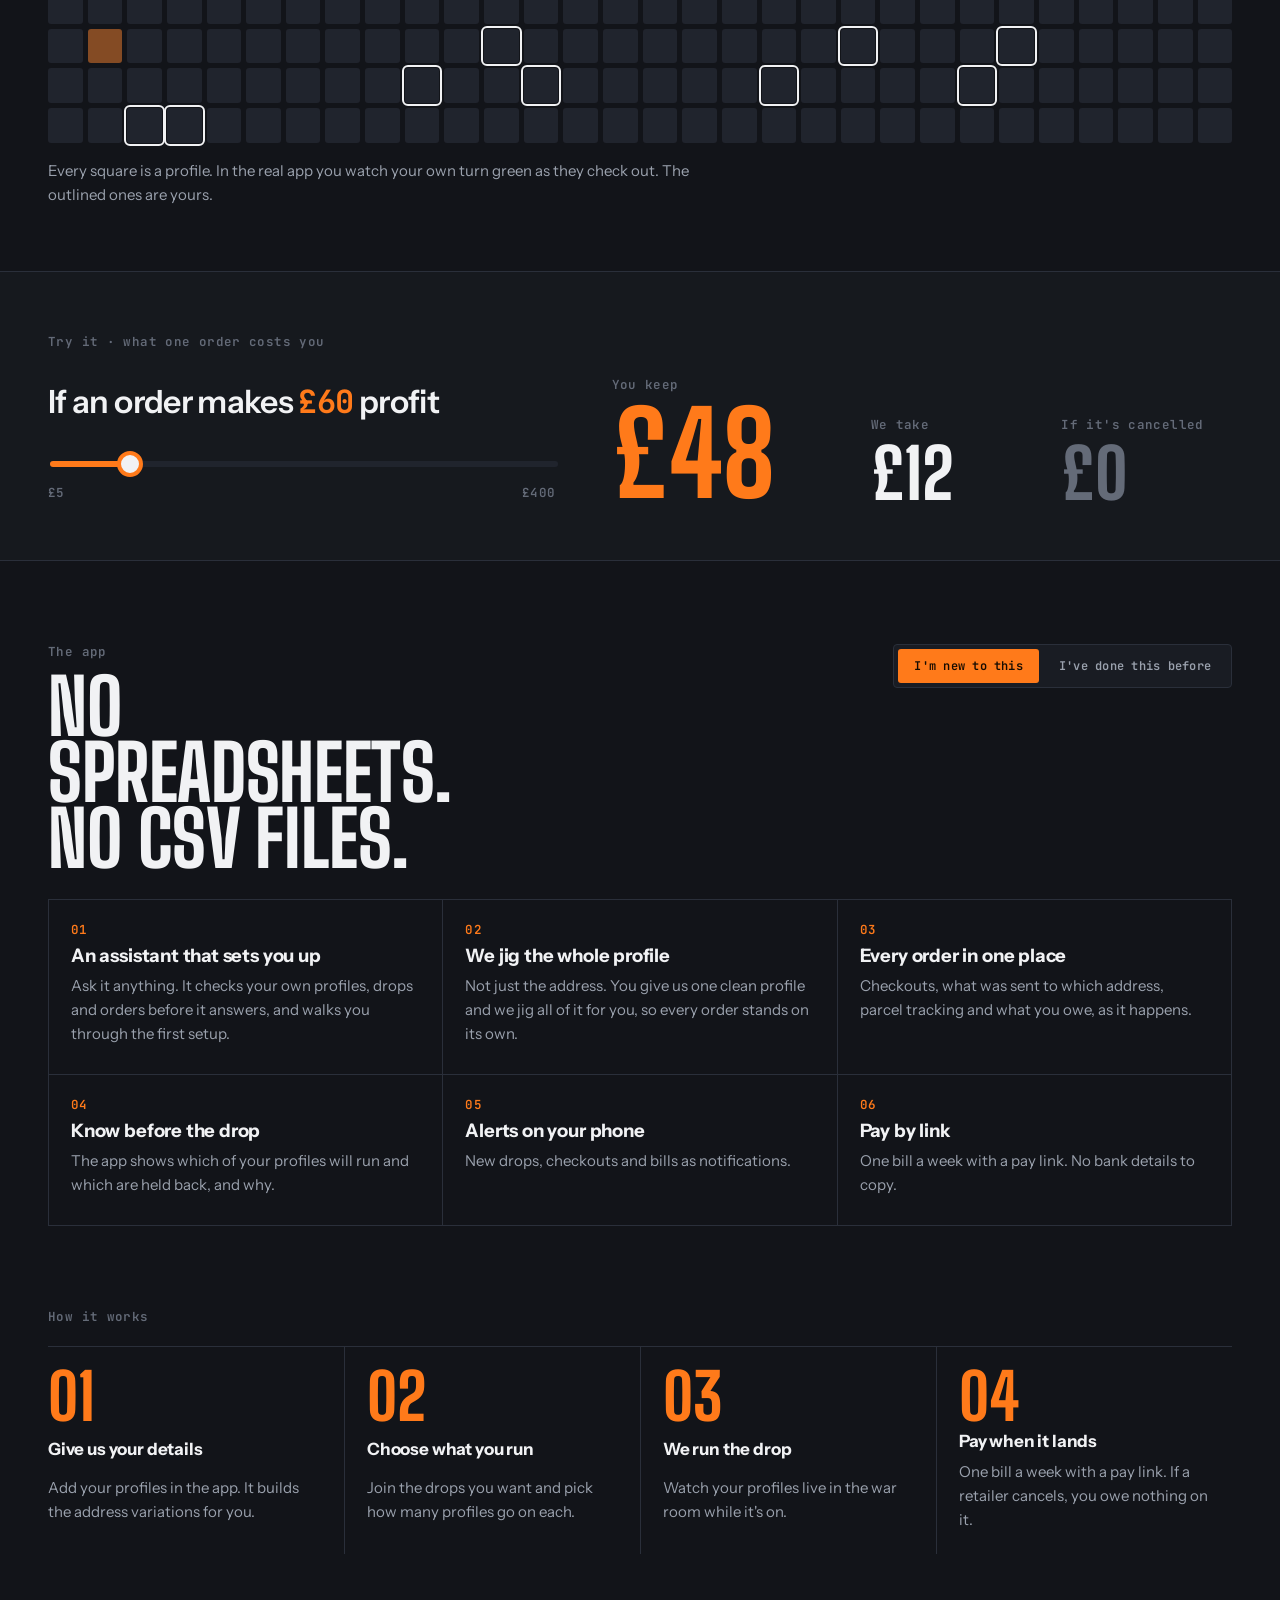
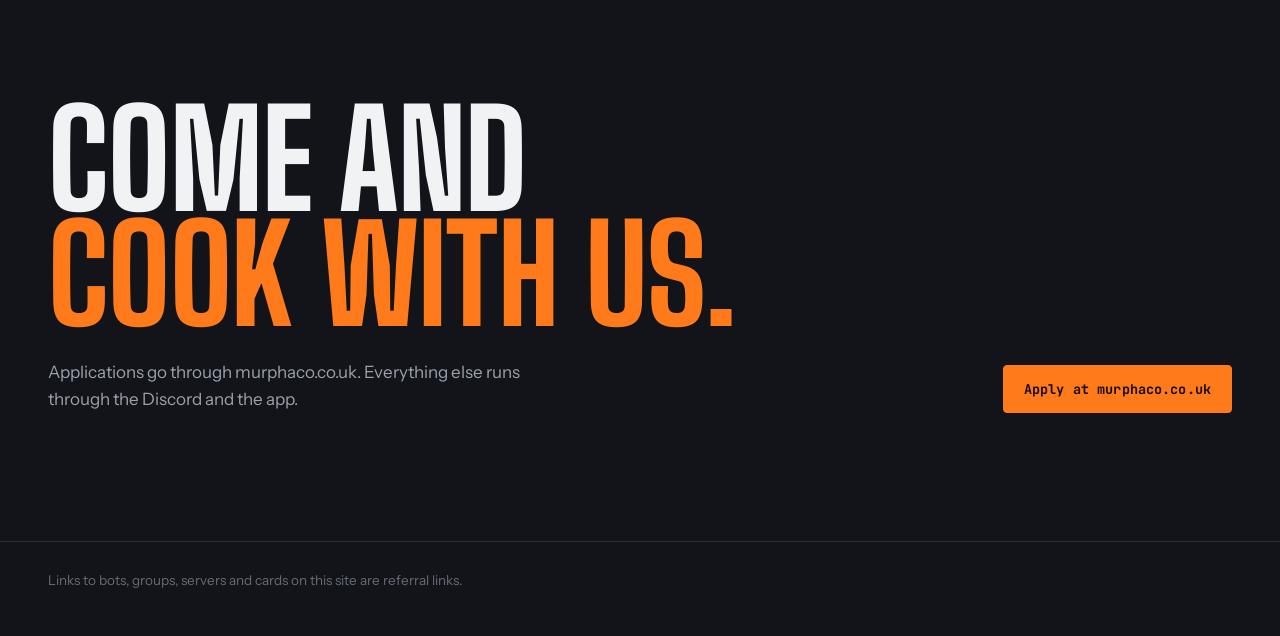
==== commit 4d4e6c3b: "Phones, round two: spiral and carousel back, calmer hero number, one block per Setup item Home: numb" ====
--- a/aco.html
+++ b/aco.html
@@ -59,11 +59,6 @@
       <div><span class="label">if it's cancelled</span><div class="disp dim">£0</div></div>
     </div>
   </div>
-</div></section>
-
-<section class="doors aco-runs"><div class="wrap">
-  <div class="door rise"><span class="label">01</span><span class="disp">Pokémon Center</span><span class="door-sub">Every UK drop, pre-orders and restocks, across our machines and our runners'.</span><span></span></div>
-  <div class="door rise"><span class="label">02</span><span class="disp">Topps</span><span class="door-sub">Scheduled releases on your own Topps logins. One per profile or the maximum, your choice.</span><span></span></div>
 </div></section>
 
 <section class="app"><div class="wrap">
@@ -139,8 +134,9 @@
     function go(i) { pos = (Math.round(i) + SLIPS.length) % SLIPS.length; stage.classList.remove("drag"); lay(); rest(); }
     function rest() { clearInterval(auto); if (!calm) auto = setInterval(function () { go(pos + 1); }, 3200); }
     stage.addEventListener("pointerdown", function (e) { held = { x: e.clientX, p: pos }; moved = false; clearInterval(auto); document.body.classList.add("grabbing"); });
-    window.addEventListener("pointermove", function (e) { if (!held) return; var d = (held.x - e.clientX) / 300; if (Math.abs(d) > .05) { moved = true; stage.classList.add("drag"); } pos = Math.max(0, Math.min(SLIPS.length - 1, held.p + d)); lay(); });
+    window.addEventListener("pointermove", function (e) { if (!held) return; var d = (held.x - e.clientX) / (e.pointerType === "touch" ? Math.max(120, stage.clientWidth * .45) : 300); if (Math.abs(d) > .05) { moved = true; stage.classList.add("drag"); } pos = Math.max(0, Math.min(SLIPS.length - 1, held.p + d)); lay(); });
     window.addEventListener("pointerup", function () { document.body.classList.remove("grabbing"); if (!held) return; held = null; go(pos); setTimeout(function () { moved = false; }, 0); });
+    window.addEventListener("pointercancel", function () { document.body.classList.remove("grabbing"); if (!held) return; held = null; go(pos); setTimeout(function () { moved = false; }, 0); });
     stage.addEventListener("keydown", function (e) { if (e.key === "ArrowLeft") go(pos - 1); if (e.key === "ArrowRight") go(pos + 1); });
     $("cv-prev").addEventListener("click", function () { go(pos - 1); }); $("cv-next").addEventListener("click", function () { go(pos + 1); });
     stage.addEventListener("pointerenter", function () { clearInterval(auto); }); stage.addEventListener("pointerleave", function () { if (!held) rest(); });
--- a/assets/v2.css
+++ b/assets/v2.css
@@ -625,3 +625,171 @@
 .soon-in { padding-top: clamp(46px, 7vw, 90px); }
 #soon { border-top: 1px solid transparent; }
 .ledger-more [hidden], .btn[hidden] { display: none; }
+
+/* ---------- moving between pages: the header stays put, the orange tab slides to the new page, the page rises in ---------- */
+@view-transition { navigation: auto; }
+.v2 .site-head { view-transition-name: site-head; }
+.v2 .nav a[aria-current="page"] { view-transition-name: nav-pill; }
+.v2 main { view-transition-name: page; }
+.v2 .site-foot { view-transition-name: site-foot; }
+::view-transition-old(page) { animation: vt-out .2s ease both; }
+::view-transition-new(page) { animation: vt-in .55s cubic-bezier(.16, 1, .3, 1) both; }
+::view-transition-old(site-foot), ::view-transition-new(site-foot) { animation: none; }
+::view-transition-group(nav-pill) { animation-duration: .5s; animation-timing-function: cubic-bezier(.16, 1, .3, 1); }
+::view-transition-old(nav-pill), ::view-transition-new(nav-pill) { height: 100%; }
+@keyframes vt-out { to { opacity: 0; transform: translateY(-14px); } }
+@keyframes vt-in { from { opacity: 0; transform: translateY(34px); } }
+@media (prefers-reduced-motion: reduce) { @view-transition { navigation: none; } }
+
+/* ---------- fewer capitals: only the logo and the big headlines shout ---------- */
+body.v2 .label, body.v2 .nav a, body.v2 .btn, body.v2 .inst h2, body.v2 .inst .more, body.v2 .status, body.v2 .stack button b, body.v2 .stack button small,
+body.v2 .ticker-in span, body.v2 .chipm, body.v2 .hx-chips button, body.v2 .hx-card .mono, body.v2 .hx-card small, body.v2 .tier b, body.v2 .tags span,
+body.v2 .switch button, body.v2 .war-stats b:not(.num), body.v2 .dr span, body.v2 .ld small, body.v2 .lw small, body.v2 .sites-in button, body.v2 .bub small,
+body.v2 .rip-card small, body.v2 #b-sites .site, body.v2 .disp { text-transform: none; }
+body.v2 h1.disp, body.v2 h2.disp, body.v2 .since .disp, body.v2 .bench-n .disp, body.v2 .rip-card .disp, body.v2 .soon-in h1 { text-transform: uppercase; }
+body.v2 .label { letter-spacing: .03em; font-size: 12.5px; display: inline-block; }
+body.v2 .label::first-letter, body.v2 .rip-card small::first-letter, body.v2 .dr span::first-letter { text-transform: uppercase; }
+body.v2 .nav a { letter-spacing: .01em; font-size: 13px; }
+body.v2 .btn { letter-spacing: .01em; font-size: 13.5px; }
+body.v2 .hx-chips button, body.v2 .switch button, body.v2 #b-sites .site, body.v2 .tags span, body.v2 .chipm, body.v2 .rip-card small, body.v2 .ld small, body.v2 .lw small, body.v2 .bub small { letter-spacing: .02em; }
+body.v2 .ticker-in span { letter-spacing: .06em; font-size: 12.5px; }
+
+/* "soon" retailer page: the label sits clear of the rule above (the page gutter rule was zeroing this) */
+body.v2 .soon-in { padding-top: clamp(48px, 7vw, 96px); padding-bottom: clamp(60px, 10vw, 130px); }
+
+/* theme switch lies flat: the knob bounces sideways. Right = dark (the default), left = light. */
+.v2 .theme-btn { width: 48px; height: 26px; }
+.v2 .theme-btn .knob { left: 3px; top: 3px; transform: translateX(22px); }
+:root[data-theme="light"] .v2 .theme-btn .knob { transform: translateX(0); }
+
+/* ---------- drop history: a calendar you can read a date off, in place of the bubble field ---------- */
+.field-wrap { background: none; }
+.field-grid { grid-template-columns: auto minmax(260px, 1fr); align-items: center; }
+.cal { --c: 14px; --g: 3px; display: grid; gap: 26px; padding: clamp(26px, 4vw, 44px) 0 18px; outline: none; min-width: 0; }
+.cal-head { display: flex; align-items: baseline; gap: 12px; margin-bottom: 8px; }
+.cal-head b { font-size: 30px; line-height: 1; }
+.cal-scroll { overflow-x: auto; scrollbar-width: none; } .cal-scroll::-webkit-scrollbar { display: none; }
+.cal-body { display: flex; gap: 8px; width: max-content; }
+.cal-days { display: grid; grid-template-rows: repeat(7, var(--c)); gap: var(--g); margin-top: calc(14px + var(--g) + 3px); font: 500 9.5px/var(--c) var(--mono); color: var(--faint); }
+.cal-months { display: grid; gap: var(--g); height: 14px; margin-bottom: 3px; font: 500 10.5px/14px var(--mono); color: var(--faint); }
+.cal-months span { white-space: nowrap; }
+.cal-grid { display: grid; grid-auto-flow: column; grid-template-rows: repeat(7, var(--c)); grid-auto-columns: var(--c); gap: var(--g); }
+.cal-grid i, .cal-grid button { width: var(--c); height: var(--c); border-radius: 2px; background: var(--panel-2); display: block; }
+.cal-grid i.pad { background: none; }
+.cal-grid i.later { background: none; box-shadow: inset 0 0 0 1px var(--line); }
+.cal-grid i.today { background: none; box-shadow: inset 0 0 0 1.5px var(--ink); }
+.cal-grid button { border: 0; padding: 0; cursor: pointer; background: var(--ink); transition: transform .25s cubic-bezier(.34, 1.56, .64, 1), box-shadow .2s; }
+.cal-grid button.pre { background: var(--accent); }
+.cal-grid button:hover { transform: scale(1.35); }
+.cal-grid button.on { transform: scale(1.45); box-shadow: 0 0 0 2px var(--bg), 0 0 0 3.5px var(--ink); position: relative; z-index: 1; }
+.cal-grid button.pre.on { box-shadow: 0 0 0 2px var(--bg), 0 0 0 3.5px var(--accent); }
+.field-key .k { display: inline-block; width: 10px; height: 10px; border-radius: 2px; vertical-align: -1px; margin-left: 4px; }
+.field-key .k.in { background: var(--ink); } .field-key .k.pre { background: var(--accent); } .field-key .k.now { box-shadow: inset 0 0 0 1.5px var(--ink); }
+@media (max-width: 1100px) { .cal { --c: 12px; } }
+@media (max-width: 900px) { .field-grid { grid-template-columns: minmax(0, 1fr); } .cal { --c: 13px; } }
+@media (max-width: 1340px) and (min-width: 1101px) { .cal { --c: 13px; } }
+.field-dl dd { white-space: nowrap; font-size: 20px; } .field-dl { gap: 8px 22px; }
+.cal { grid-template-columns: minmax(0, 1fr); } .cal-year { min-width: 0; }
+
+/* calendar: one year per screen in a sideways scroller, newest first on screen; the readout never moves */
+.field-grid { grid-template-columns: minmax(0, 1fr) minmax(280px, 360px); align-items: start; }
+.cal { display: block; padding-bottom: 6px; }
+.cal-track { display: flex; overflow-x: auto; scroll-snap-type: x mandatory; scrollbar-width: none; overscroll-behavior-x: contain; }
+.cal-track::-webkit-scrollbar { display: none; }
+.cal-year { flex: 0 0 100%; scroll-snap-align: start; scroll-snap-stop: always; }
+.cal-head { align-items: center; }
+.cal-navs { margin-left: auto; display: flex; gap: 6px; padding-right: 2px; }
+.cal-nav { font: 600 12px var(--mono); padding: 7px 10px; border: 1px solid var(--line); border-radius: 4px; background: none; color: var(--dim); cursor: pointer; }
+.cal-nav:hover { color: var(--ink); border-color: var(--faint); } .cal-nav[hidden] { display: none; }
+.field-read { align-content: start; padding-top: clamp(26px, 4vw, 44px); min-height: 0; }
+ul.field-what { min-height: 0; height: 7.4em; overflow: hidden; }
+ul.field-what li { white-space: nowrap; overflow: hidden; text-overflow: ellipsis; line-height: 1.5; }
+@media (max-width: 900px) { .field-grid { grid-template-columns: minmax(0, 1fr); } .field-read { padding-top: 0; } }
+.field-grid { grid-template-columns: minmax(0, 1fr) minmax(260px, 310px); gap: clamp(20px, 3vw, 40px); }
+.cal { align-self: center; }
+.cal-nav { min-width: 86px; text-align: center; } .cal-nav[hidden] { display: inline-block; visibility: hidden; }
+
+/* drop history retailers: six fit across, so they sit as a row of wide cards (a sideways scroller only on small screens) */
+@media (min-width: 901px) {
+  .rip-view { padding: 34px 0 40px; cursor: default; }
+  .rip-track { display: grid; grid-template-columns: repeat(6, minmax(0, 1fr)); gap: 14px; width: auto; max-width: 1240px; margin: 0 auto; padding: 0 28px; }
+  .rip-card { width: auto; aspect-ratio: 5 / 4; padding: 14px 16px; }
+  .rip-card b { font-size: clamp(24px, 2.5vw, 36px); }
+}
+.sheet-offer a { color: inherit; text-decoration: underline; text-underline-offset: 3px; }
+
+/* ───────── Phones (16 Nov 2026). Kept last on purpose: several desktop rules further up were written after
+   their own phone rules and quietly won, which is what broke the menu, Setup, the calendar and the home doors. ───────── */
+@media (max-width: 760px) {
+  /* menu: its own full-width row under the logo, every link visible */
+  body.v2 .site-head .wrap { flex-wrap: wrap; height: auto; gap: 6px 12px; padding-top: 10px; padding-bottom: 8px; }
+  body.v2 .site-head .theme-btn { margin-left: auto; }
+  body.v2 .site-head .nav { order: 3; flex: 0 0 100%; margin-left: 0; gap: 0; justify-content: space-between; }
+  body.v2 .site-head .nav a { padding: 8px 5px; font-size: 12px; letter-spacing: -.01em; }
+
+  /* home: the three doors read number, name, arrow, then the line underneath */
+  body.v2 .door, body.v2 .aco-runs .door { grid-template-columns: 26px minmax(0, 1fr) 22px; gap: 6px 10px; padding: 20px 0; align-items: baseline; }
+  body.v2 .door .disp { font-size: clamp(38px, 12vw, 54px); }
+  body.v2 .door-sub { grid-column: 2 / -1; grid-row: 2; justify-self: start; text-align: left; max-width: none; font-size: 15px; opacity: 1 !important; }
+
+  /* home: the number has its own fixed gap (no vh, which moves when the address bar slides), and the doors show their previews */
+  body.v2 .hero2.home { height: auto; min-height: 0; }
+  body.v2 .hero2.home .hero2-in { gap: clamp(230px, 70vw, 300px); padding-bottom: 34px; }
+  body.v2 .hero2.home .fact { min-height: 178px; }   /* same height for a one-line and a two-line caption, so the number never jumps */
+  body.v2 .door-prev { display: flex; grid-column: 2 / -1; grid-row: 3; justify-self: start; opacity: 1; transform: none; flex-wrap: nowrap; gap: 5px; margin-top: 6px; }
+  body.v2 .door-prev img { width: 29px; height: 29px; border-radius: 6px; }
+  body.v2 .door-prev svg { width: min(260px, 70vw); height: 40px; }
+  body.v2 #prev-cards { width: min(280px, 74vw); }
+  body.v2 .door .pt i { width: var(--w); }
+
+  /* setup: the spiral, sized for a phone. Cards far round the ring are clipped so they can't sit on the text,
+     and a finger spins it sideways so up and down still scrolls the page. */
+  body.v2 .helix-grid { grid-template-columns: minmax(0, 1fr); gap: 0; min-height: 0; }
+  body.v2 .hx-stage { order: -1; height: 360px; min-height: 0; touch-action: pan-y; overflow: hidden; overflow: clip; margin: 0 -16px; }
+  body.v2 .hx-card { width: 124px; min-height: 0; height: auto; left: -62px; top: -92px; padding: 10px; gap: 5px; }
+  body.v2 .hx-card b { font-size: 16px; }
+  body.v2 .hx-hint { display: none; }
+  body.v2 .hx-detail { height: auto; min-height: 0; padding: 14px 0 6px; }
+  body.v2 .hx-detail h2 { font-size: clamp(44px, 14vw, 64px); }
+  /* one block per item: the write-up runs straight into its price and detail, with a single button */
+  body.v2 .hx-act { justify-content: flex-start; }
+  body.v2 .hx-act #hx-go { display: none; }
+  body.v2 .helix-wrap { border-bottom: 0; padding-bottom: 0; }
+  body.v2 .sheet { border-top: 0; padding-top: 4px; }
+  body.v2 .sheet-head { display: block; }
+  body.v2 .sheet-head img, body.v2 .sheet-head > div { display: none; }
+  body.v2 .sheet-head .btn { display: flex; justify-content: center; width: 100%; }
+  body.v2 .sheet-grid { grid-template-columns: minmax(0, 1fr); margin-top: 16px; }
+  body.v2 .sheet-col { padding: 20px 0 6px; }
+  body.v2 .sheet-col + .sheet-col { padding-left: 0; border-left: 0; border-top: 1px solid var(--line); }
+  body.v2 .index { display: none; }
+
+  /* drop history: the retailer carousel, smaller, and the calendar keeps its day names on screen */
+  body.v2 .rip-view { padding: 22px 0 26px; }
+  body.v2 .rip-track { padding: 0 16px; gap: 10px; }
+  body.v2 .rip-card { width: 132px; aspect-ratio: 4 / 5; padding: 12px; }
+  body.v2 .rip-card b { font-size: 24px; }
+  body.v2 .field-grid { grid-template-columns: minmax(0, 1fr); gap: 4px; }
+  body.v2 .cal { padding-top: 22px; }
+  body.v2 .cal-days { position: sticky; left: 0; z-index: 2; background: var(--bg); padding-right: 6px; }
+  body.v2 .cal-nav { min-height: 40px; }
+  body.v2 .field-read { padding: 4px 0 8px; gap: 10px; }
+  body.v2 ul.field-what { height: auto; min-height: 0; }
+  body.v2 .field-dl { margin-top: 6px; }
+  body.v2 .field-foot { gap: 12px; }
+
+  /* aco: swipe the success cards, no arrow buttons */
+  body.v2 .cover-head .tl-keys { display: none; }
+
+  /* card hit rates: tapping a card in the list lands on its number and button, clear of the menu */
+  body.v2 .bench-read { scroll-margin-top: 104px; }
+
+  /* aco: steps sit flush under each other */
+  body.v2 .steps2 ol { grid-template-columns: minmax(0, 1fr); }
+  body.v2 .steps2 li, body.v2 .steps2 li + li { padding: 20px 0; border-left: 0; }
+  body.v2 .steps2 li + li { border-top: 1px solid var(--line); }
+
+  /* buttons are easy to hit */
+  body.v2 .btn { min-height: 44px; }
+  body.v2 .tl-keys button { min-width: 44px; min-height: 44px; }
+}
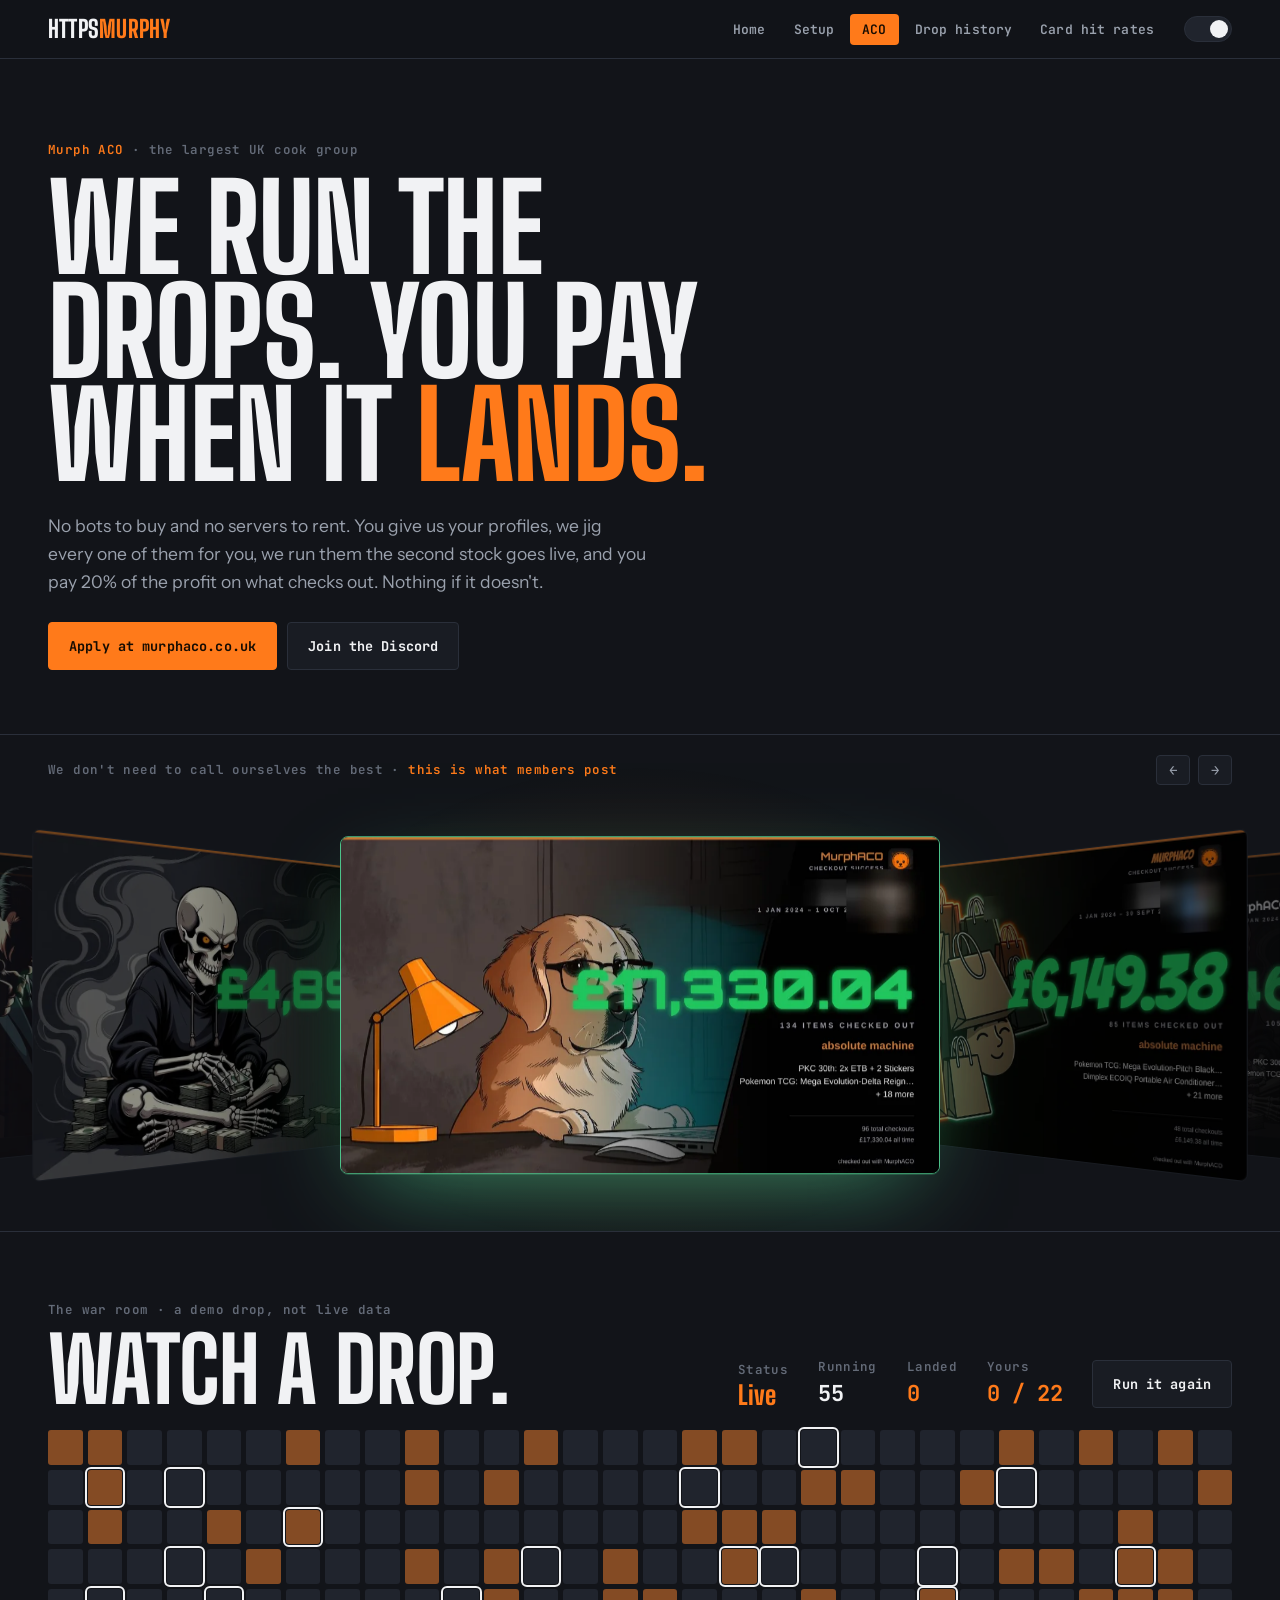
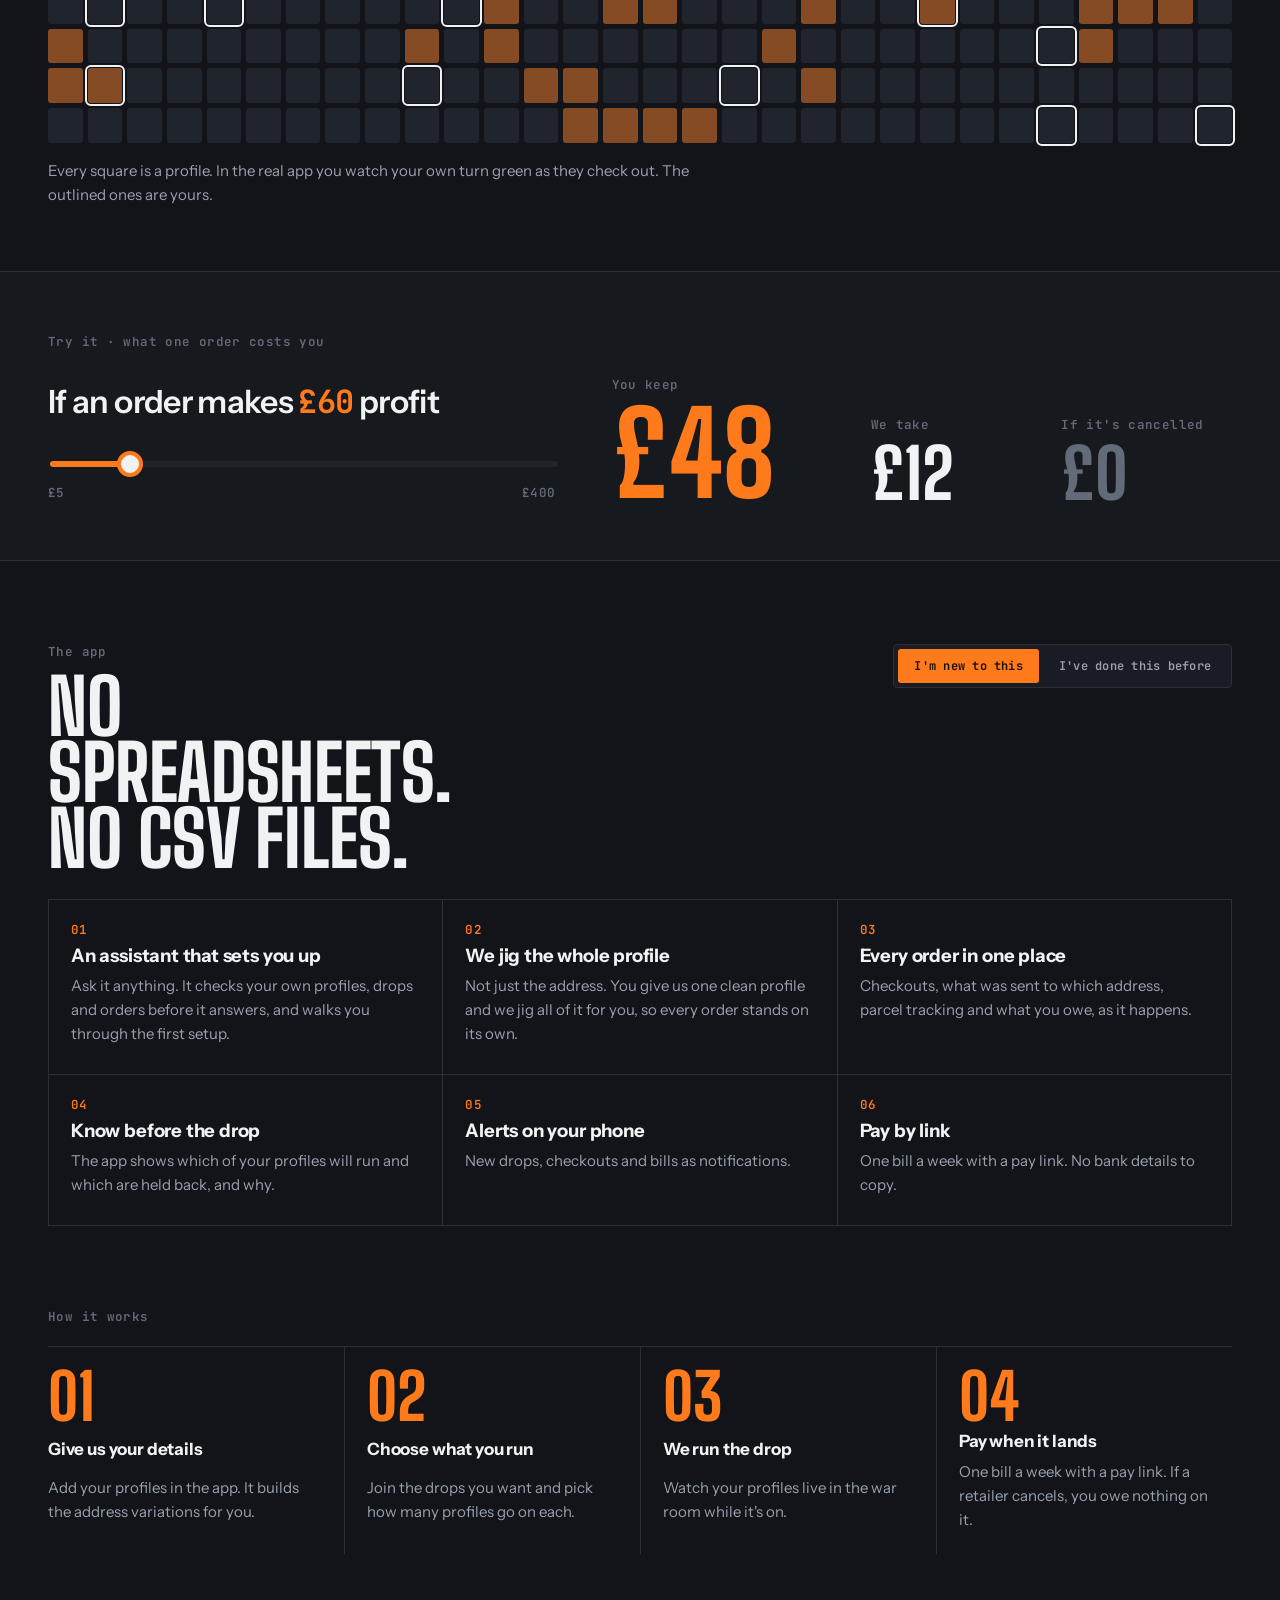
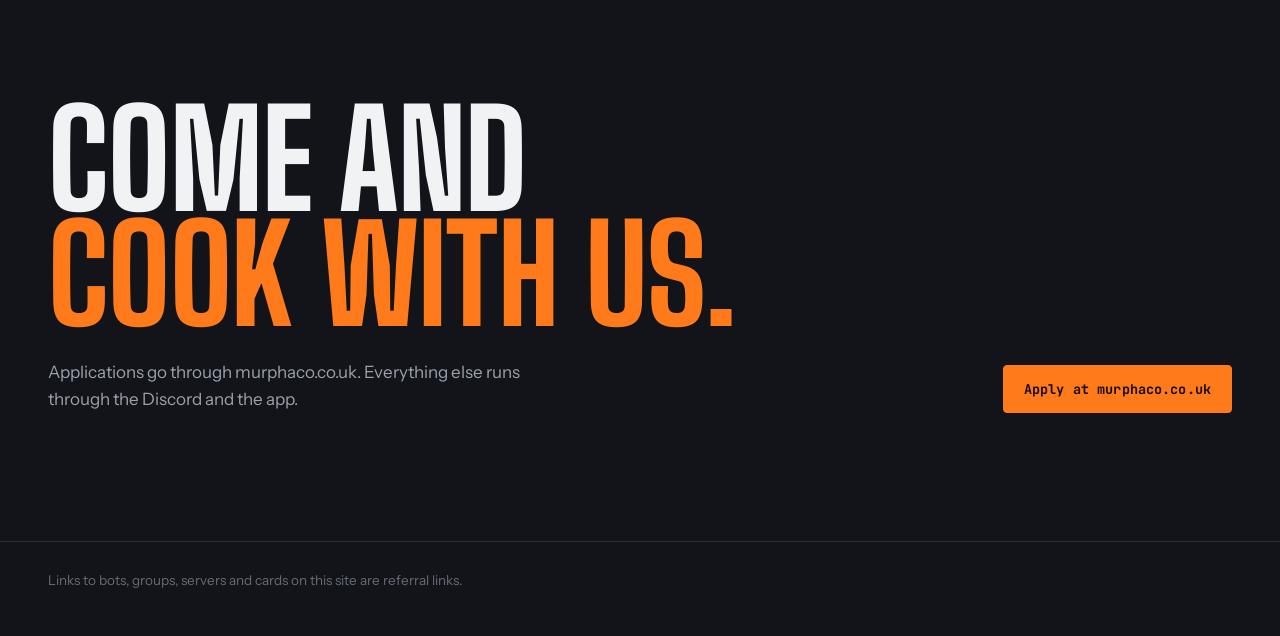
==== commit b2868d0c: "Phones: number size cap actually applies, header steps aside on scroll, three app points then show a" ====
--- a/aco.html
+++ b/aco.html
@@ -70,6 +70,7 @@
     </div>
   </div>
   <div class="app-grid" id="feat"></div>
+  <button type="button" class="btn feat-more" id="feat-more" aria-expanded="false">Show all six</button>
 </div></section>
 
 <section class="steps2"><div class="wrap">
@@ -180,11 +181,12 @@
 
   var box = $("feat");
   function draw(v) {
-    box.textContent = "";
+    box.textContent = ""; box.classList.remove("all"); $("feat-more").hidden = false; $("feat-more").setAttribute("aria-expanded", "false");   // phones start with three
     FEATS[v].forEach(function (f, i) { var c = el("div", { class: "app-cell" }, [el("span", { class: "label", text: String(i + 1).padStart(2, "0") }), el("h3", { text: f[0] }), el("p", { text: f[1] })]); c.style.animationDelay = i * .05 + "s"; box.append(c); });
     document.querySelectorAll(".switch button").forEach(function (b) { b.setAttribute("aria-pressed", b.dataset.v === v ? "true" : "false"); });
   }
   document.querySelectorAll(".switch button").forEach(function (b) { b.addEventListener("click", function () { draw(b.dataset.v); }); });
+  $("feat-more").addEventListener("click", function () { box.classList.add("all"); this.hidden = true; this.setAttribute("aria-expanded", "true"); });
   draw("new");
   var io = new IntersectionObserver(function (es) { es.forEach(function (e) { if (e.isIntersecting) { e.target.classList.add("in"); io.unobserve(e.target); } }); }, { threshold: .15 });
   document.querySelectorAll(".rise").forEach(function (n) { io.observe(n); });
--- a/assets/v2.css
+++ b/assets/v2.css
@@ -718,6 +718,8 @@
 }
 .sheet-offer a { color: inherit; text-decoration: underline; text-underline-offset: 3px; }
 
+.feat-more { display: none; }
+
 /* ───────── Phones (16 Nov 2026). Kept last on purpose: several desktop rules further up were written after
    their own phone rules and quietly won, which is what broke the menu, Setup, the calendar and the home doors. ───────── */
 @media (max-width: 760px) {
@@ -732,15 +734,13 @@
   body.v2 .door .disp { font-size: clamp(38px, 12vw, 54px); }
   body.v2 .door-sub { grid-column: 2 / -1; grid-row: 2; justify-self: start; text-align: left; max-width: none; font-size: 15px; opacity: 1 !important; }
 
-  /* home: the number has its own fixed gap (no vh, which moves when the address bar slides), and the doors show their previews */
+  /* home: the number has its own fixed gap (no vh, which moves when the address bar slides), no previews on the doors */
   body.v2 .hero2.home { height: auto; min-height: 0; }
   body.v2 .hero2.home .hero2-in { gap: clamp(230px, 70vw, 300px); padding-bottom: 34px; }
-  body.v2 .hero2.home .fact { min-height: 178px; }   /* same height for a one-line and a two-line caption, so the number never jumps */
-  body.v2 .door-prev { display: flex; grid-column: 2 / -1; grid-row: 3; justify-self: start; opacity: 1; transform: none; flex-wrap: nowrap; gap: 5px; margin-top: 6px; }
-  body.v2 .door-prev img { width: 29px; height: 29px; border-radius: 6px; }
-  body.v2 .door-prev svg { width: min(260px, 70vw); height: 40px; }
-  body.v2 #prev-cards { width: min(280px, 74vw); }
-  body.v2 .door .pt i { width: var(--w); }
+  body.v2 .hero2.home .fact { min-height: 162px; padding-top: 34px; }
+  body.v2 .hero2.home .fact-cap { min-height: 0; }   /* the caption fits one line on a phone, so don't hold room for two */
+  body.v2 .hero2.home .fact { align-content: start; }   /* same height for a one-line and a two-line caption, so the number never jumps */
+  body.v2 .door-prev { display: none; }   /* previews made the page crowded on a phone */
 
   /* setup: the spiral, sized for a phone. Cards far round the ring are clipped so they can't sit on the text,
      and a finger spins it sideways so up and down still scrolls the page. */
@@ -763,6 +763,7 @@
   body.v2 .sheet-col { padding: 20px 0 6px; }
   body.v2 .sheet-col + .sheet-col { padding-left: 0; border-left: 0; border-top: 1px solid var(--line); }
   body.v2 .index { display: none; }
+  body.v2 .sheet { border-bottom: 0; padding-bottom: 8px; }   /* no empty band between the last item and the footer */
 
   /* drop history: the retailer carousel, smaller, and the calendar keeps its day names on screen */
   body.v2 .rip-view { padding: 22px 0 26px; }
@@ -778,6 +779,19 @@
   body.v2 .field-dl { margin-top: 6px; }
   body.v2 .field-foot { gap: 12px; }
 
+  /* aco: three of the six app points, the rest behind a button */
+  body.v2 .app-grid:not(.all) .app-cell:nth-child(n+4) { display: none; }
+  body.v2 .feat-more { display: flex; width: 100%; justify-content: center; margin-top: 12px; }
+  body.v2 .feat-more[hidden] { display: none; }
+
+  /* moving between pages: on a phone the old page faded half way and then sat waiting for the network. No hand-over
+     animation here; the new page just rises in once it has arrived. */
+  body.v2 main { animation: pagein .38s cubic-bezier(.16, 1, .3, 1) both; }
+
+  /* the two-row header slides away as you read down and comes back the moment you scroll up */
+  body.v2 .site-head { transition: transform .28s cubic-bezier(.16, 1, .3, 1); }
+  body.v2 .site-head.away { transform: translateY(-100%); }
+
   /* aco: swipe the success cards, no arrow buttons */
   body.v2 .cover-head .tl-keys { display: none; }
 
@@ -793,3 +807,7 @@
   body.v2 .btn { min-height: 44px; }
   body.v2 .tl-keys button { min-width: 44px; min-height: 44px; }
 }
+
+@media (max-width: 760px) { @view-transition { navigation: none; } }
+@keyframes pagein { from { opacity: 0; transform: translateY(14px); } }
+@media (prefers-reduced-motion: reduce) { body.v2 main { animation: none !important; } }
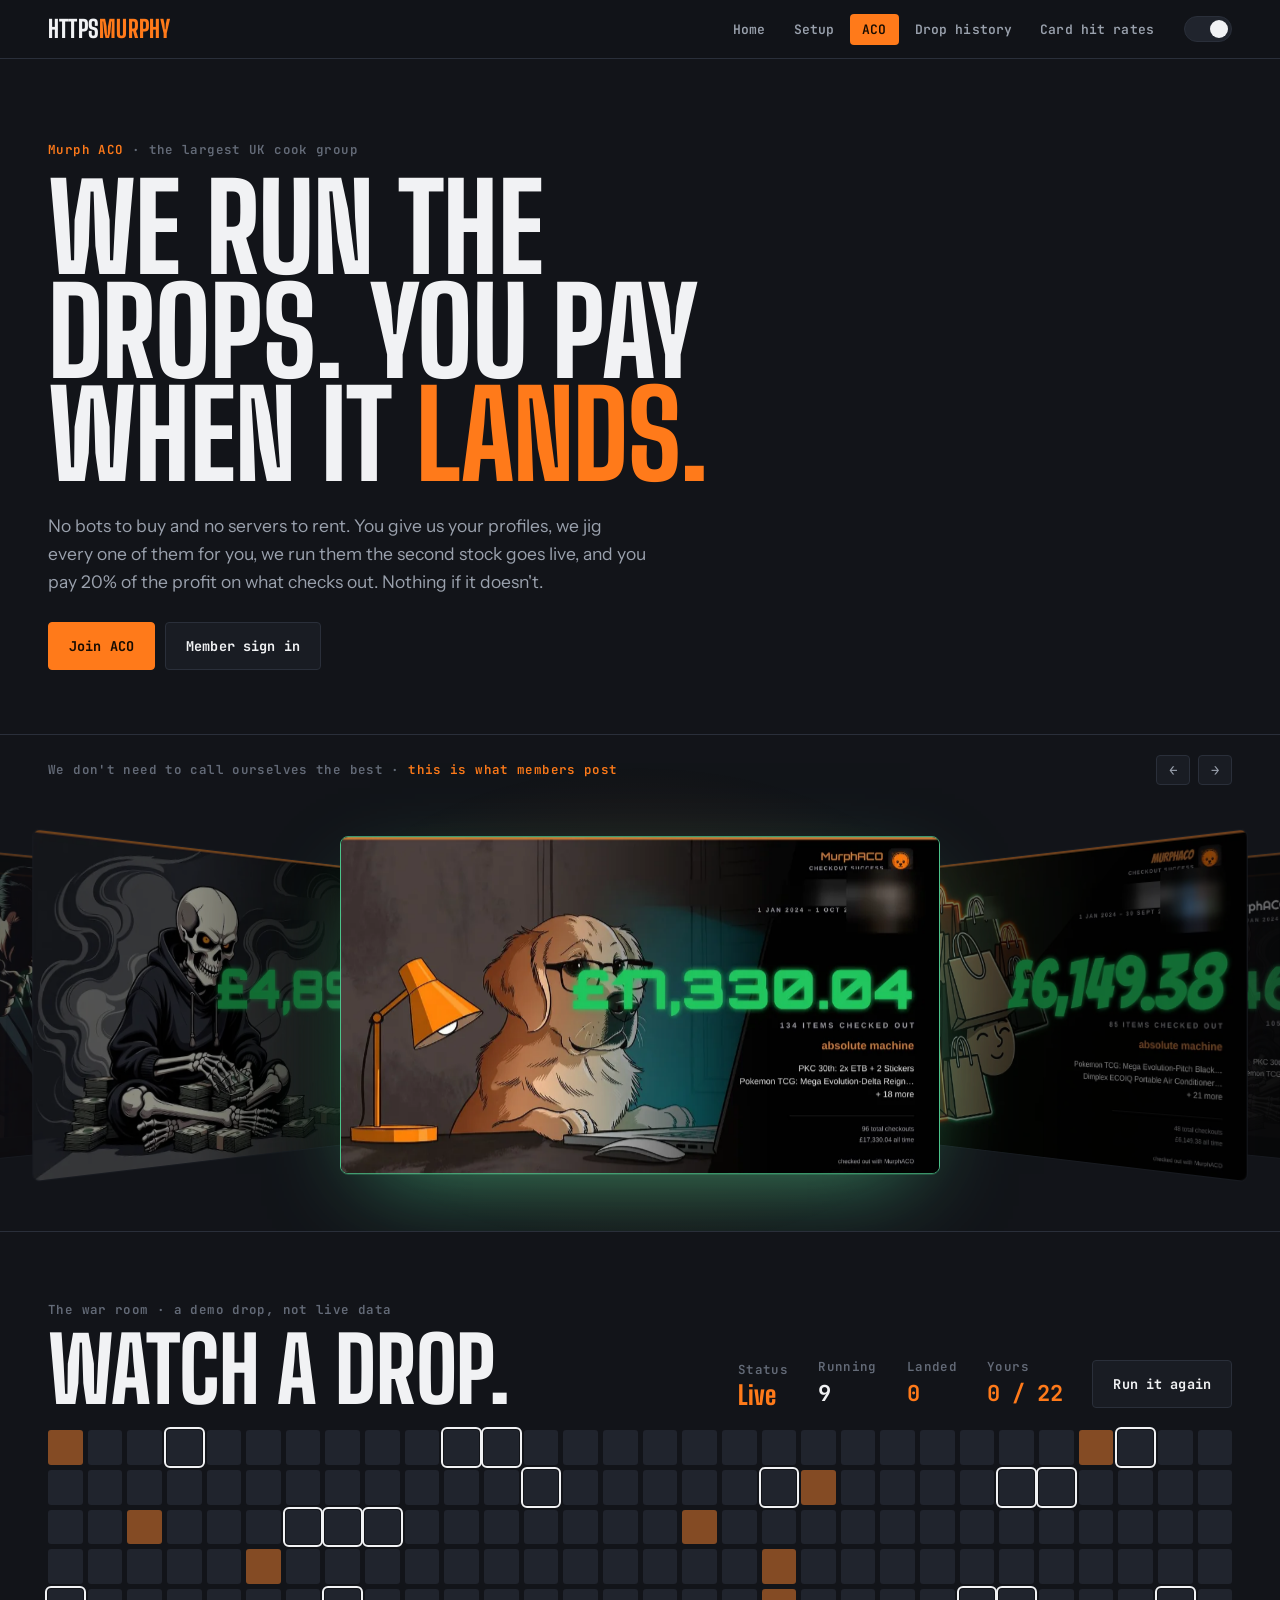
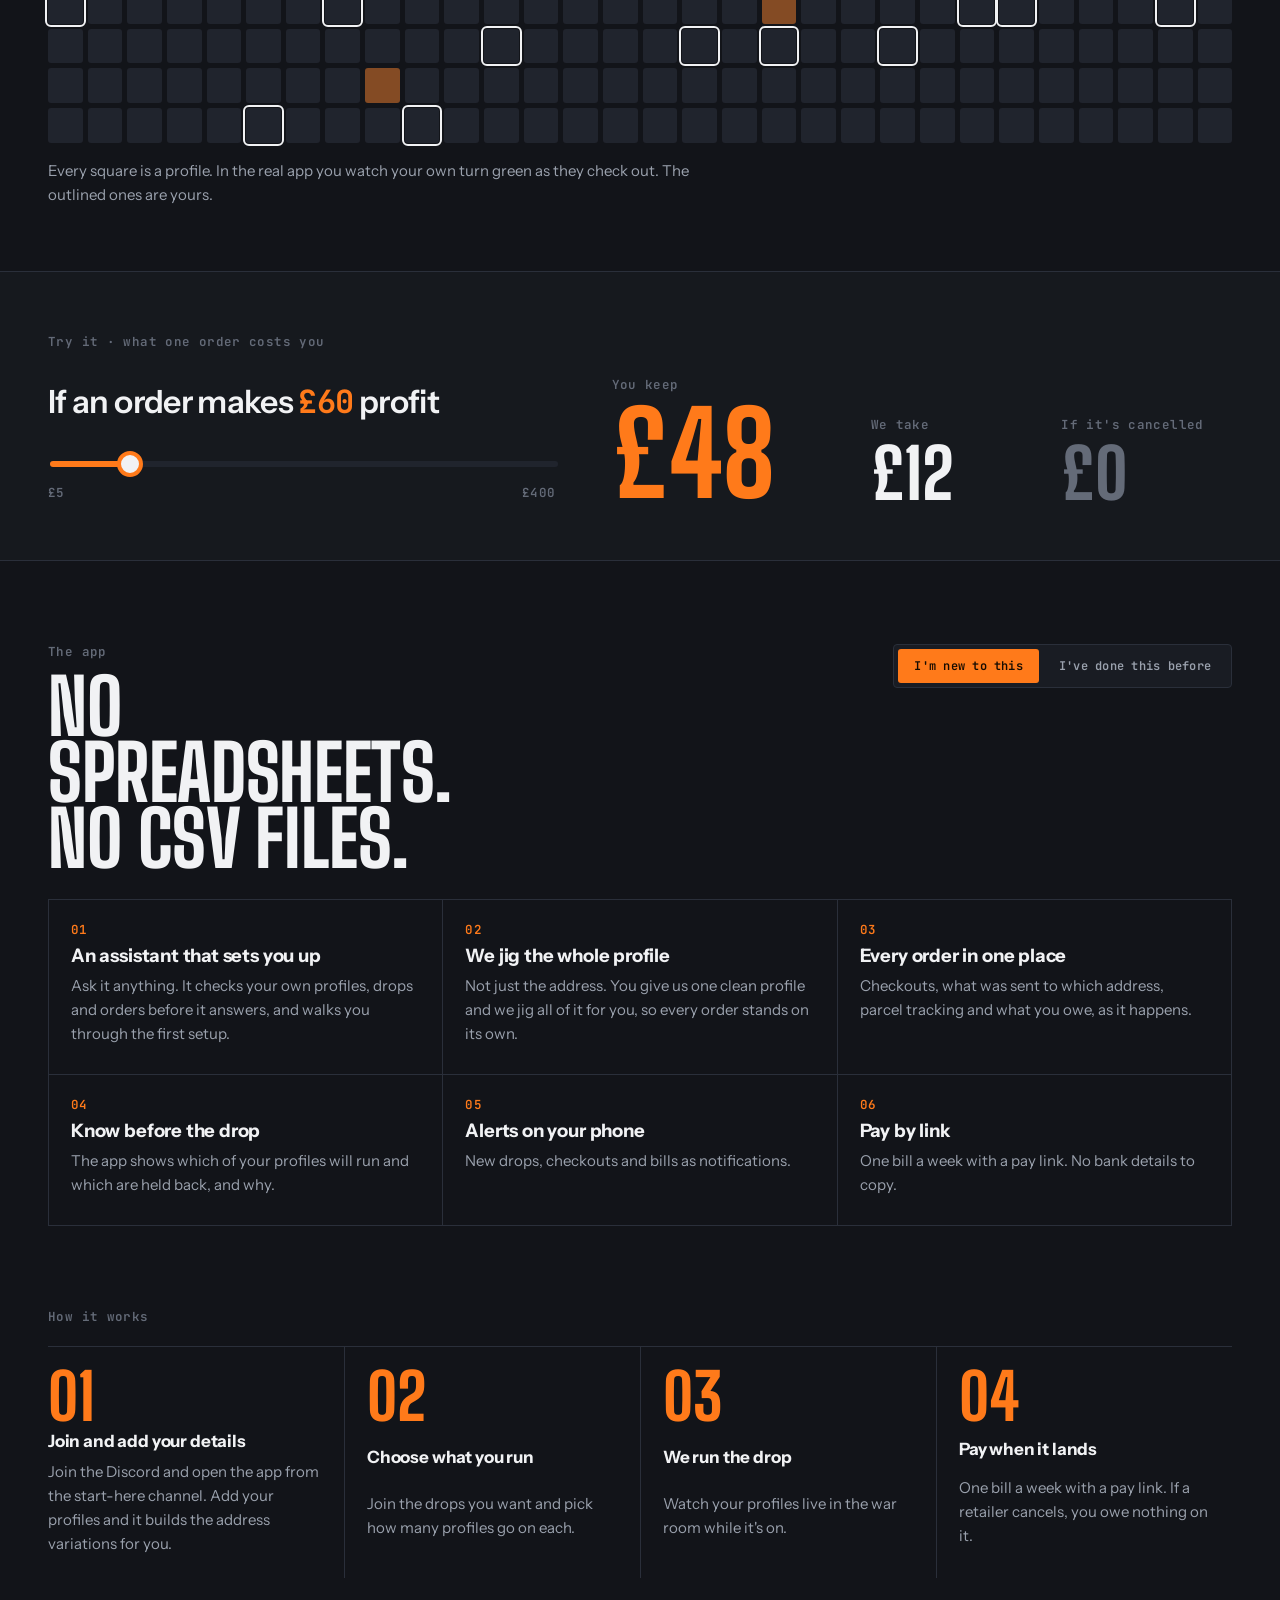
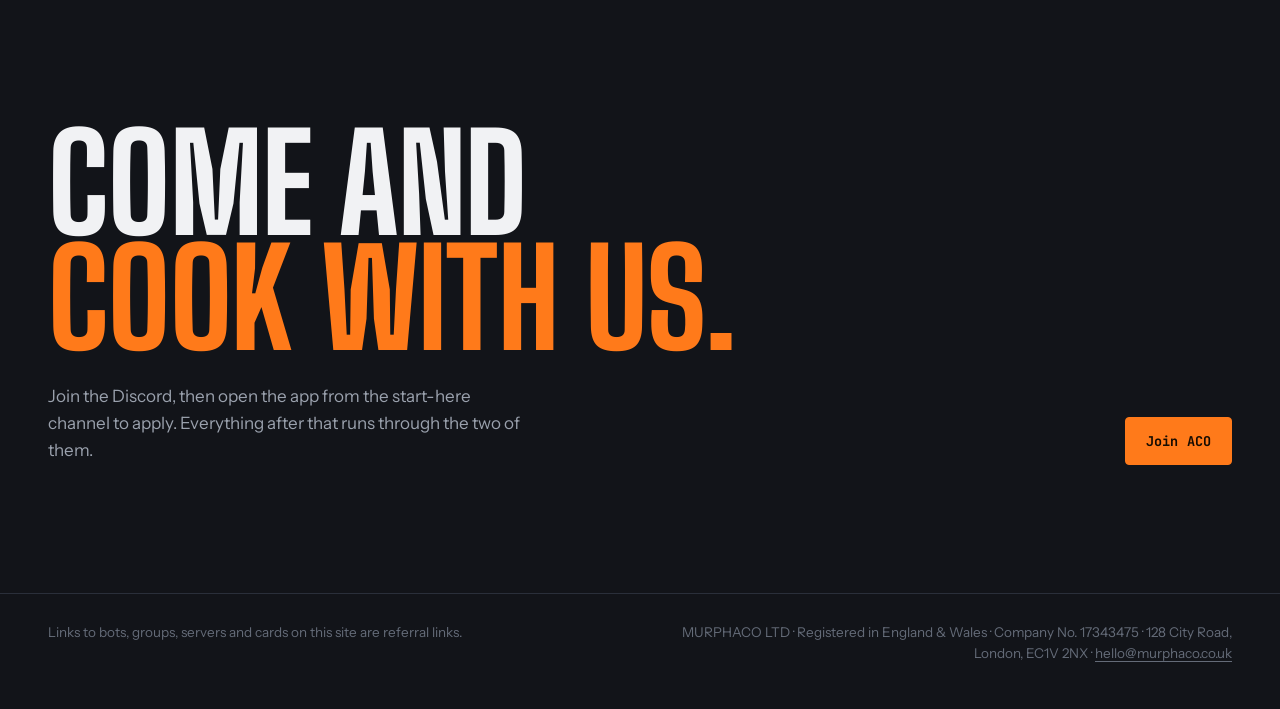
==== commit af6044ef: "ACO page: Join ACO goes to Discord, member sign-in to the app, company details in the footer Co-Auth" ====
--- a/aco.html
+++ b/aco.html
@@ -21,7 +21,7 @@
     <span class="label"><b>Murph ACO</b> · the largest UK cook group</span>
     <h1 class="disp">We run the drops. You pay when it <span>lands.</span></h1>
     <p class="aco-lede">No bots to buy and no servers to rent. You give us your profiles, we jig every one of them for you, we run them the second stock goes live, and you pay 20% of the profit on what checks out. Nothing if it doesn't.</p>
-    <div class="hero2-btns"><a class="btn primary" href="https://murphaco.co.uk" target="_blank" rel="noopener">Apply at murphaco.co.uk</a><a class="btn" href="https://discord.gg/murph-aco" target="_blank" rel="noopener">Join the Discord</a></div>
+    <div class="hero2-btns"><a class="btn primary" href="https://discord.gg/murph-aco" target="_blank" rel="noopener">Join ACO</a><a class="btn" href="https://app.murphaco.co.uk/" target="_blank" rel="noopener">Member sign in</a></div>
   </div>
 </div></section>
 
@@ -76,7 +76,7 @@
 <section class="steps2"><div class="wrap">
   <span class="label">How it works</span>
   <ol>
-    <li><b class="disp">01</b><h3>Give us your details</h3><p>Add your profiles in the app. It builds the address variations for you.</p></li>
+    <li><b class="disp">01</b><h3>Join and add your details</h3><p>Join the Discord and open the app from the start-here channel. Add your profiles and it builds the address variations for you.</p></li>
     <li><b class="disp">02</b><h3>Choose what you run</h3><p>Join the drops you want and pick how many profiles go on each.</p></li>
     <li><b class="disp">03</b><h3>We run the drop</h3><p>Watch your profiles live in the war room while it's on.</p></li>
     <li><b class="disp">04</b><h3>Pay when it lands</h3><p>One bill a week with a pay link. If a retailer cancels, you owe nothing on it.</p></li>
@@ -86,12 +86,13 @@
 <section class="band"><div class="wrap">
   <h2 class="disp rise">Come and <span>cook with us.</span></h2>
   <div class="band-row rise">
-    <p>Applications go through murphaco.co.uk. Everything else runs through the Discord and the app.</p>
-    <a class="btn primary" href="https://murphaco.co.uk" target="_blank" rel="noopener">Apply at murphaco.co.uk</a>
+    <p>Join the Discord, then open the app from the start-here channel to apply. Everything after that runs through the two of them.</p>
+    <a class="btn primary" href="https://discord.gg/murph-aco" target="_blank" rel="noopener">Join ACO</a>
   </div>
 </div></section>
 
 </main>
+<template id="foot-right">MURPHACO LTD · Registered in England &amp; Wales · Company No. 17343475 · 128 City Road, London, EC1V 2NX · <a href="mailto:hello@murphaco.co.uk">hello@murphaco.co.uk</a></template>
 <script>
 var FEATS = {
   "new": [
--- a/assets/v2.css
+++ b/assets/v2.css
@@ -648,6 +648,9 @@
 body.v2 .rip-card small, body.v2 #b-sites .site, body.v2 .disp { text-transform: none; }
 body.v2 h1.disp, body.v2 h2.disp, body.v2 .since .disp, body.v2 .bench-n .disp, body.v2 .rip-card .disp, body.v2 .soon-in h1 { text-transform: uppercase; }
 body.v2 .label { letter-spacing: .03em; font-size: 12.5px; display: inline-block; }
+/* the drop list header is a label too, but it has to stay a grid so its headings sit over the columns */
+body.v2 .ledger-cols { display: grid; }
+@media (max-width: 900px) { body.v2 .ledger-cols { display: none; } }
 body.v2 .label::first-letter, body.v2 .rip-card small::first-letter, body.v2 .dr span::first-letter { text-transform: uppercase; }
 body.v2 .nav a { letter-spacing: .01em; font-size: 13px; }
 body.v2 .btn { letter-spacing: .01em; font-size: 13.5px; }
@@ -711,14 +714,27 @@
 
 /* drop history retailers: six fit across, so they sit as a row of wide cards (a sideways scroller only on small screens) */
 @media (min-width: 901px) {
-  .rip-view { padding: 34px 0 40px; cursor: default; }
-  .rip-track { display: grid; grid-template-columns: repeat(6, minmax(0, 1fr)); gap: 14px; width: auto; max-width: 1240px; margin: 0 auto; padding: 0 28px; }
-  .rip-card { width: auto; aspect-ratio: 5 / 4; padding: 14px 16px; }
-  .rip-card b { font-size: clamp(24px, 2.5vw, 36px); }
+  /* the calendar takes the full width (a whole year at a readable size); the drop it points at reads across underneath */
+  body.v2 .field-grid { grid-template-columns: minmax(0, 1fr); gap: 0; }
+  body.v2 .cal { padding-bottom: 26px; }
+  body.v2 .field-read { display: grid; grid-template-columns: minmax(250px, auto) minmax(0, 1fr) auto; grid-template-areas: "day what dl" "date what dl" "date what act"; gap: 6px 56px; align-items: start; align-content: start;
+    min-height: 0; padding: 26px 0 6px; border-top: 1px solid var(--line); }
+  body.v2 .field-read #r-day { grid-area: day; }
+  body.v2 .field-read #r-date { grid-area: date; }
+  body.v2 .field-read .field-what { grid-area: what; max-width: none; padding-top: 4px; font-size: 17px; height: auto; min-height: 7.4em; }
+  body.v2 .field-read .field-dl { grid-area: dl; border-top: 0; padding-top: 0; margin: 0; }
+  body.v2 .field-read .field-act { grid-area: act; margin-top: 14px; }
+  /* retailers: wide cards that run off the edge, so the row drags and ripples like it was built to */
+  .rip-view { padding: 44px 0 48px; }
+  .rip-card { width: clamp(280px, 25vw, 360px); aspect-ratio: 5 / 4; padding: 18px 20px; }
+  .rip-card b { font-size: clamp(36px, 3.4vw, 52px); }
 }
 .sheet-offer a { color: inherit; text-decoration: underline; text-underline-offset: 3px; }
 
 .feat-more { display: none; }
+.hx-range { display: none; -webkit-appearance: none; appearance: none; width: 100%; height: 6px; border-radius: 3px; background: linear-gradient(90deg, var(--accent) var(--p, 0%), var(--panel-2) var(--p, 0%)); }
+.hx-range::-webkit-slider-thumb { -webkit-appearance: none; width: 28px; height: 28px; border-radius: 50%; background: var(--ink); border: 4px solid var(--accent); }
+.hx-range::-moz-range-thumb { width: 22px; height: 22px; border-radius: 50%; background: var(--ink); border: 4px solid var(--accent); }
 
 /* ───────── Phones (16 Nov 2026). Kept last on purpose: several desktop rules further up were written after
    their own phone rules and quietly won, which is what broke the menu, Setup, the calendar and the home doors. ───────── */
@@ -740,16 +756,27 @@
   body.v2 .hero2.home .fact { min-height: 162px; padding-top: 34px; }
   body.v2 .hero2.home .fact-cap { min-height: 0; }   /* the caption fits one line on a phone, so don't hold room for two */
   body.v2 .hero2.home .fact { align-content: start; }   /* same height for a one-line and a two-line caption, so the number never jumps */
-  body.v2 .door-prev { display: none; }   /* previews made the page crowded on a phone */
+  /* previews stay folded away until a door is tapped once; the second tap opens the page */
+  body.v2 .door-prev { display: flex; grid-column: 2 / -1; grid-row: 3; justify-self: start; flex-wrap: nowrap; gap: 5px; max-height: 0; overflow: hidden; opacity: 0; transform: none; transition: max-height .45s cubic-bezier(.16, 1, .3, 1), opacity .3s, margin-top .3s; }
+  body.v2 .door.open .door-prev { max-height: 120px; opacity: 1; margin-top: 8px; }
+  body.v2 .door-prev img { width: 29px; height: 29px; border-radius: 6px; }
+  body.v2 .door-prev svg { width: min(260px, 70vw); height: 40px; }
+  body.v2 #prev-cards { width: min(280px, 74vw); }
+  body.v2 .door.open .pt i { width: var(--w); }
+  body.v2 .door.open .disp, body.v2 .door.open .door-go { color: var(--accent); }
 
   /* setup: the spiral, sized for a phone. Cards far round the ring are clipped so they can't sit on the text,
      and a finger spins it sideways so up and down still scrolls the page. */
   body.v2 .helix-grid { grid-template-columns: minmax(0, 1fr); gap: 0; min-height: 0; }
-  body.v2 .hx-stage { order: -1; height: 360px; min-height: 0; touch-action: pan-y; overflow: hidden; overflow: clip; margin: 0 -16px; }
+  body.v2 .hx-stage { order: -1; height: 360px; min-height: 0; touch-action: auto; cursor: default; overflow: hidden; overflow: clip; margin: 0 -16px; }
+  body.v2 .hx-range { display: block; margin: 2px 0 18px; }
+  /* the write-up keeps one height whatever the item, so the arrows and the button never jump about */
+  body.v2 .hx-detail { min-height: 600px; }
+  body.v2 .hx-detail #hx-why { min-height: 3.1em; }
   body.v2 .hx-card { width: 124px; min-height: 0; height: auto; left: -62px; top: -92px; padding: 10px; gap: 5px; }
   body.v2 .hx-card b { font-size: 16px; }
   body.v2 .hx-hint { display: none; }
-  body.v2 .hx-detail { height: auto; min-height: 0; padding: 14px 0 6px; }
+  body.v2 .hx-detail { height: auto; padding: 14px 0 6px; }
   body.v2 .hx-detail h2 { font-size: clamp(44px, 14vw, 64px); }
   /* one block per item: the write-up runs straight into its price and detail, with a single button */
   body.v2 .hx-act { justify-content: flex-start; }
@@ -789,8 +816,8 @@
   body.v2 main { animation: pagein .38s cubic-bezier(.16, 1, .3, 1) both; }
 
   /* the two-row header slides away as you read down and comes back the moment you scroll up */
-  body.v2 .site-head { transition: transform .28s cubic-bezier(.16, 1, .3, 1); }
-  body.v2 .site-head.away { transform: translateY(-100%); }
+  body.v2 .site-head { transition: transform .7s cubic-bezier(.22, .8, .3, 1), opacity .55s ease; }
+  body.v2 .site-head.away { transform: translateY(-100%); opacity: 0; }
 
   /* aco: swipe the success cards, no arrow buttons */
   body.v2 .cover-head .tl-keys { display: none; }
@@ -811,3 +838,7 @@
 @media (max-width: 760px) { @view-transition { navigation: none; } }
 @keyframes pagein { from { opacity: 0; transform: translateY(14px); } }
 @media (prefers-reduced-motion: reduce) { body.v2 main { animation: none !important; } }
+
+body.v2 ul.field-what { height: auto; min-height: 7.4em; overflow: visible; }
+body.v2 ul.field-what li { white-space: normal; overflow: visible; text-overflow: clip; line-height: 1.35; }
+@media (max-width: 760px) { body.v2 ul.field-what { min-height: 0; } }
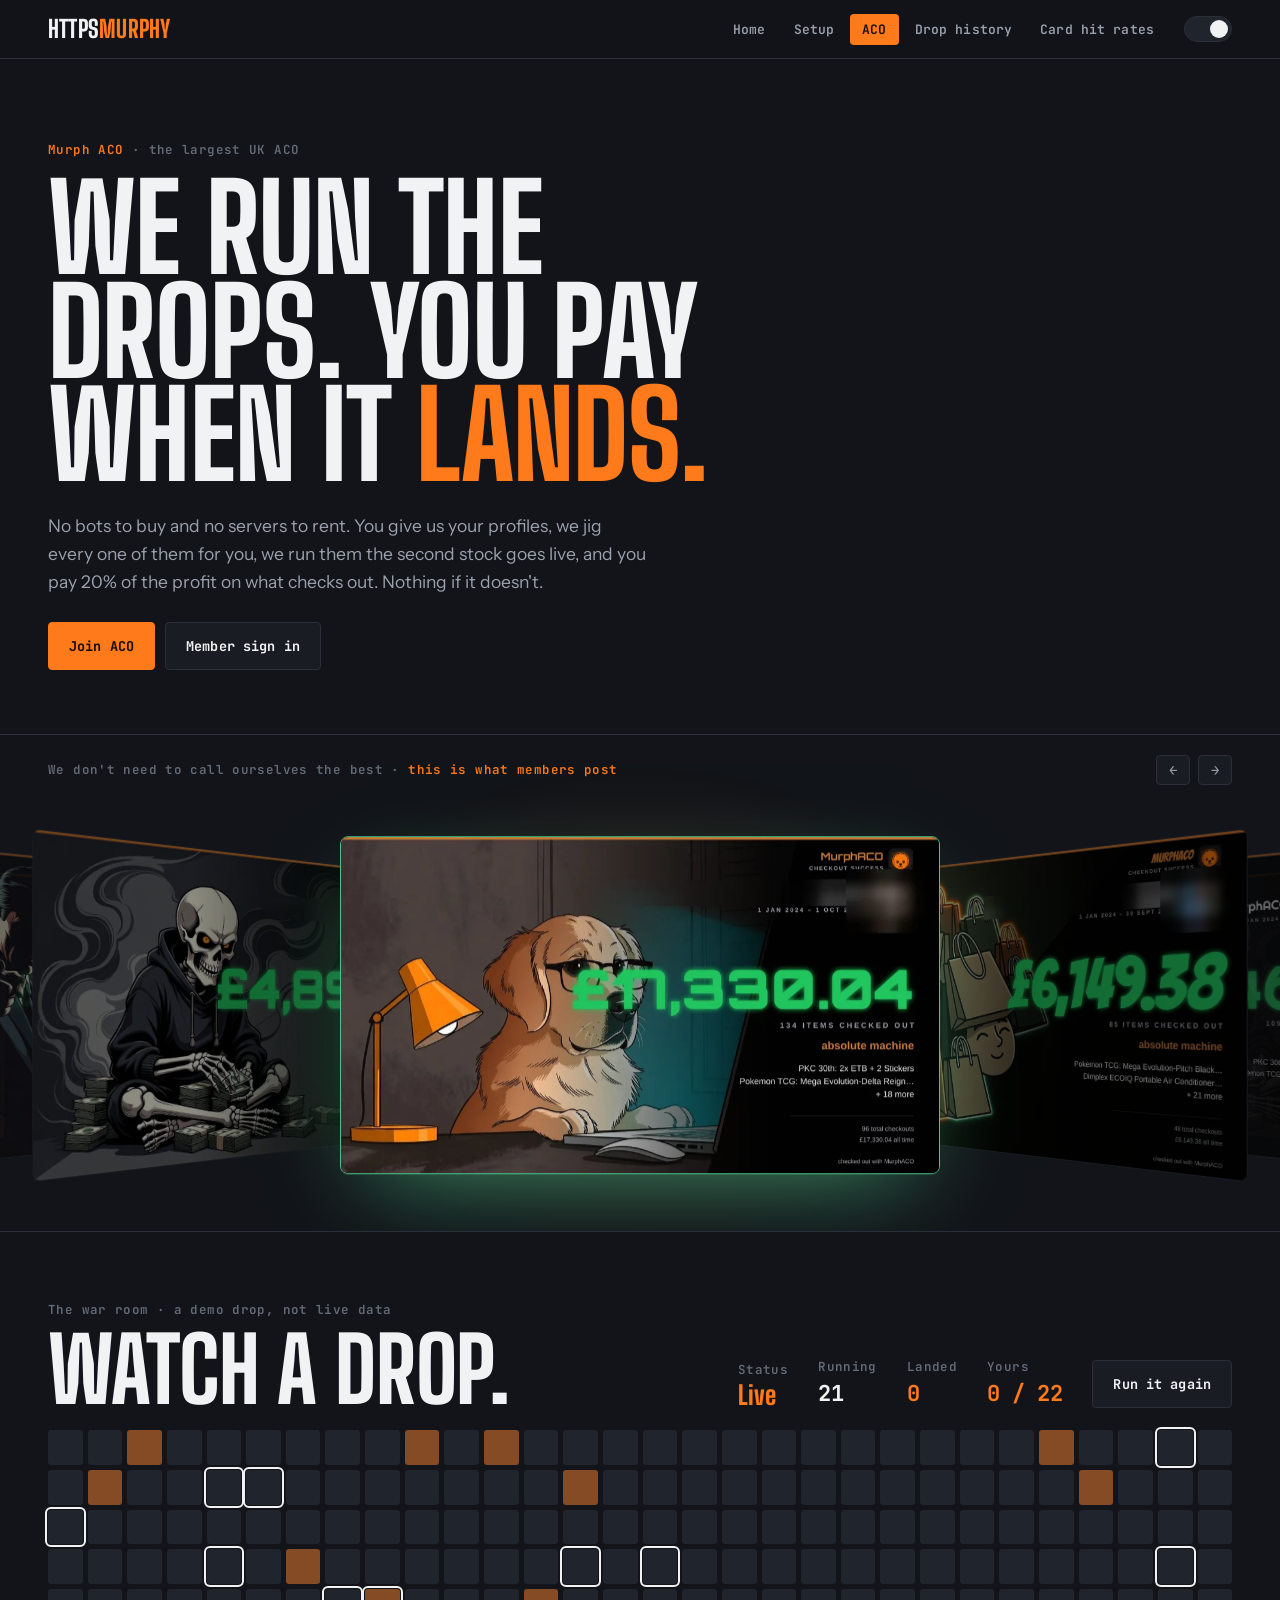
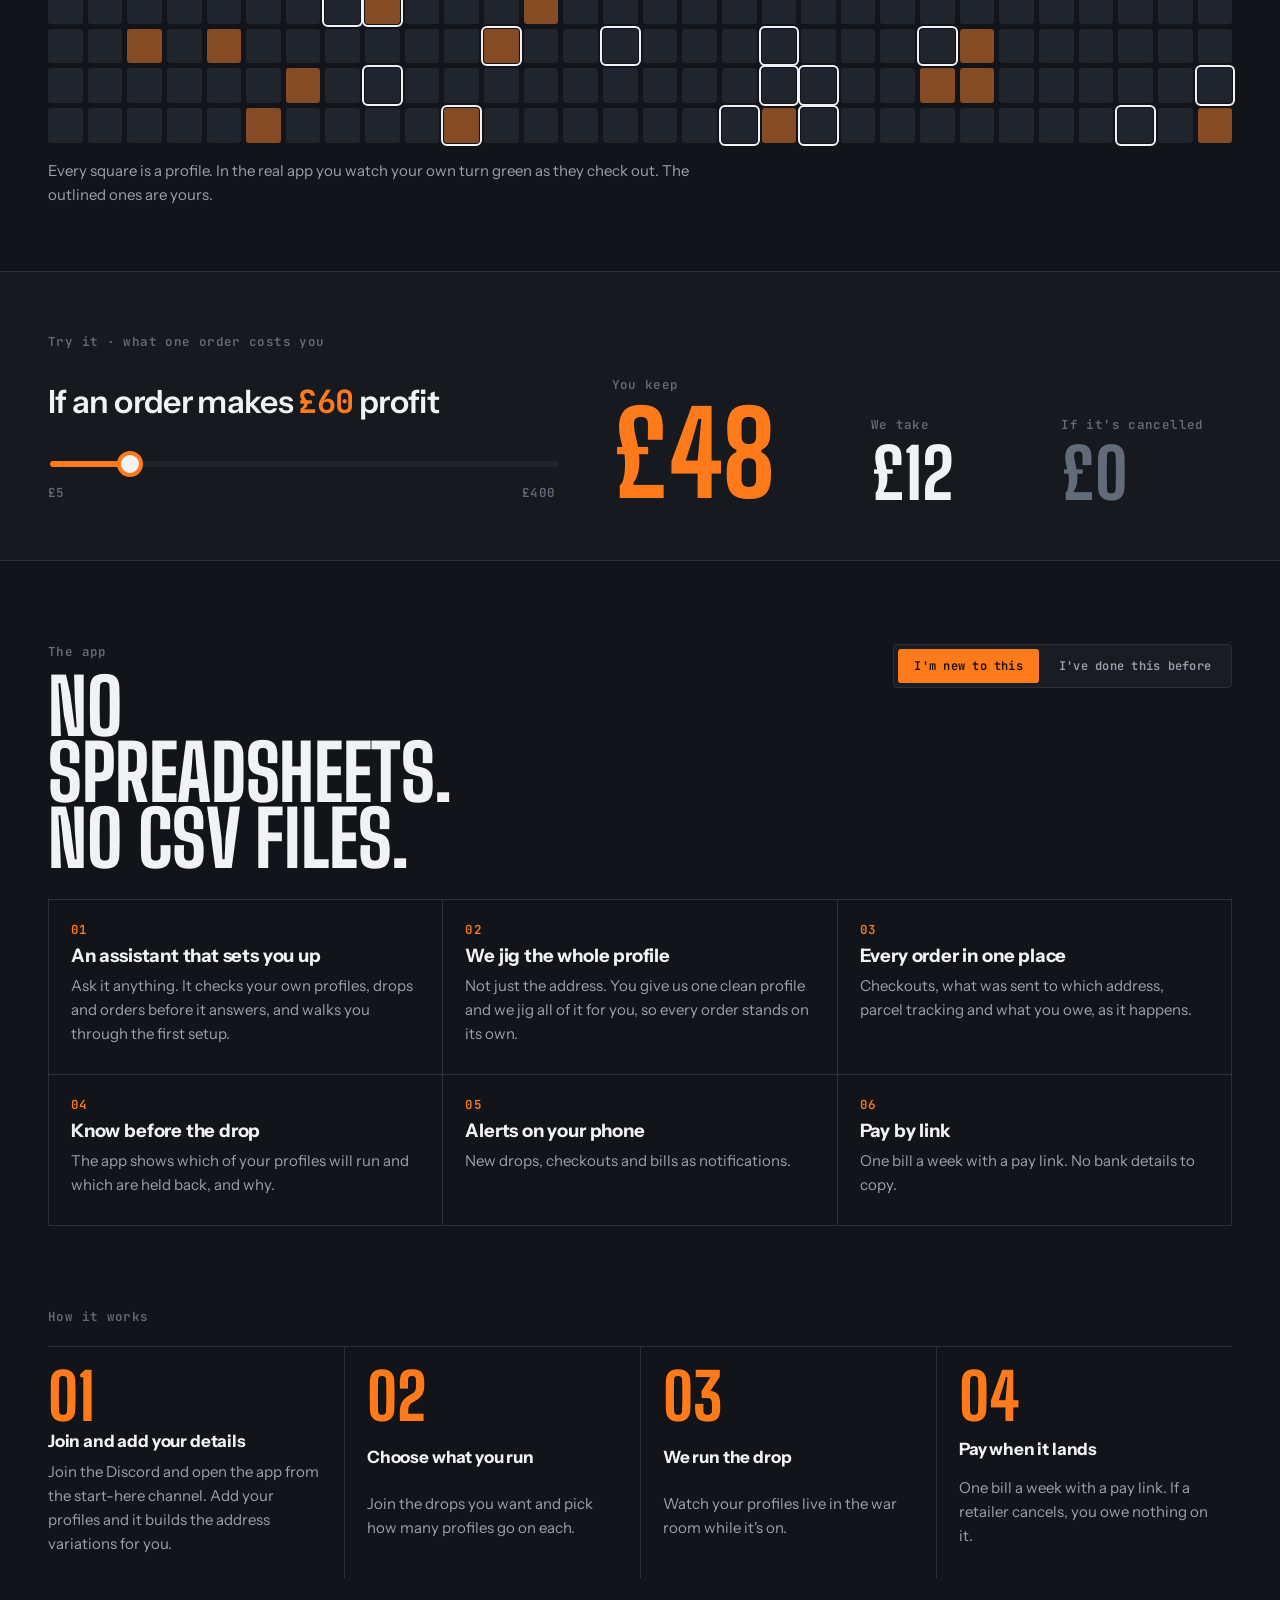
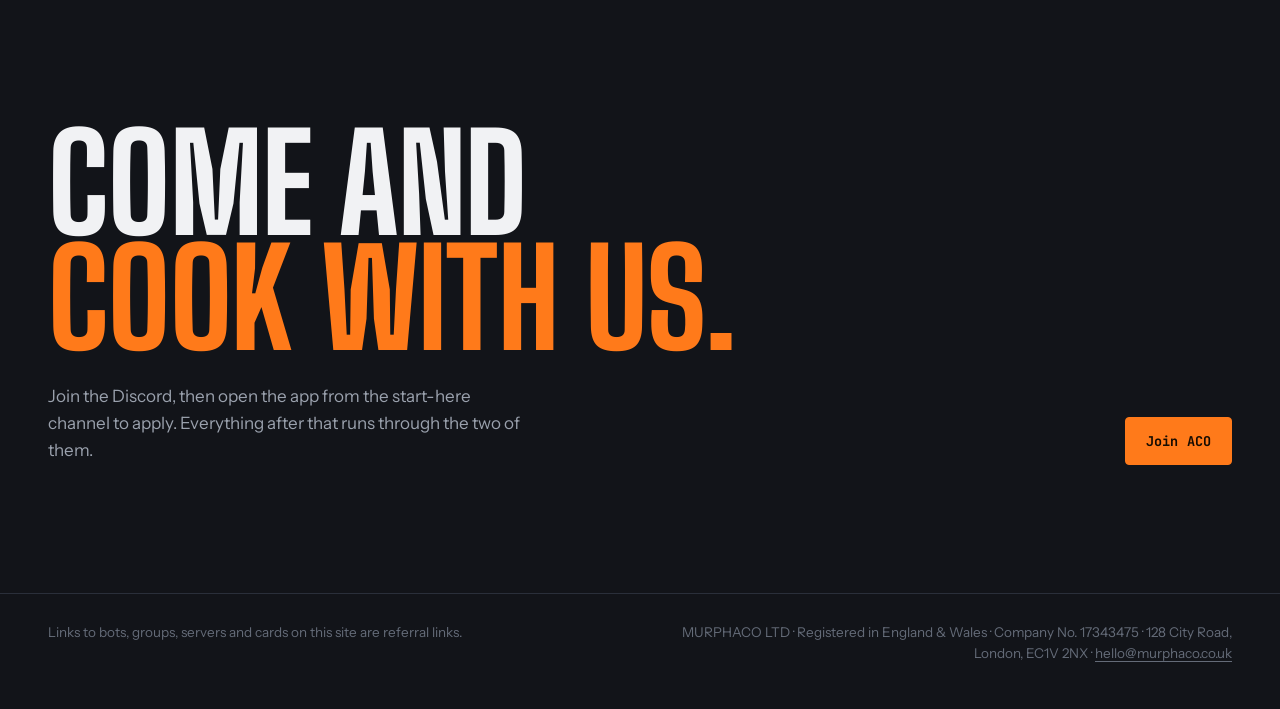
==== commit 23af98bd: "Say largest UK ACO, not cook group Co-Authored-By: Claude Opus 5 (1M context) <noreply@anthropic.com" ====
--- a/aco.html
+++ b/aco.html
@@ -4,7 +4,7 @@
 <meta charset="utf-8">
 <meta name="viewport" content="width=device-width, initial-scale=1">
 <title>Murph ACO · we run the drops for you · httpsmurphy</title>
-<meta name="description" content="Murph ACO, the largest UK cook group, runs Pokémon Center and Topps drops on your profiles. You pay a share of the profit, only on orders that land.">
+<meta name="description" content="Murph ACO, the largest UK ACO, runs Pokémon Center and Topps drops on your profiles. You pay a share of the profit, only on orders that land.">
 <link rel="icon" href="icons/murphaco.webp">
 <link rel="preconnect" href="https://fonts.googleapis.com">
 <link rel="preconnect" href="https://fonts.gstatic.com" crossorigin>
@@ -18,7 +18,7 @@
 
 <section class="aco-hero"><div class="wrap aco-hero-in">
   <div>
-    <span class="label"><b>Murph ACO</b> · the largest UK cook group</span>
+    <span class="label"><b>Murph ACO</b> · the largest UK ACO</span>
     <h1 class="disp">We run the drops. You pay when it <span>lands.</span></h1>
     <p class="aco-lede">No bots to buy and no servers to rent. You give us your profiles, we jig every one of them for you, we run them the second stock goes live, and you pay 20% of the profit on what checks out. Nothing if it doesn't.</p>
     <div class="hero2-btns"><a class="btn primary" href="https://discord.gg/murph-aco" target="_blank" rel="noopener">Join ACO</a><a class="btn" href="https://app.murphaco.co.uk/" target="_blank" rel="noopener">Member sign in</a></div>
